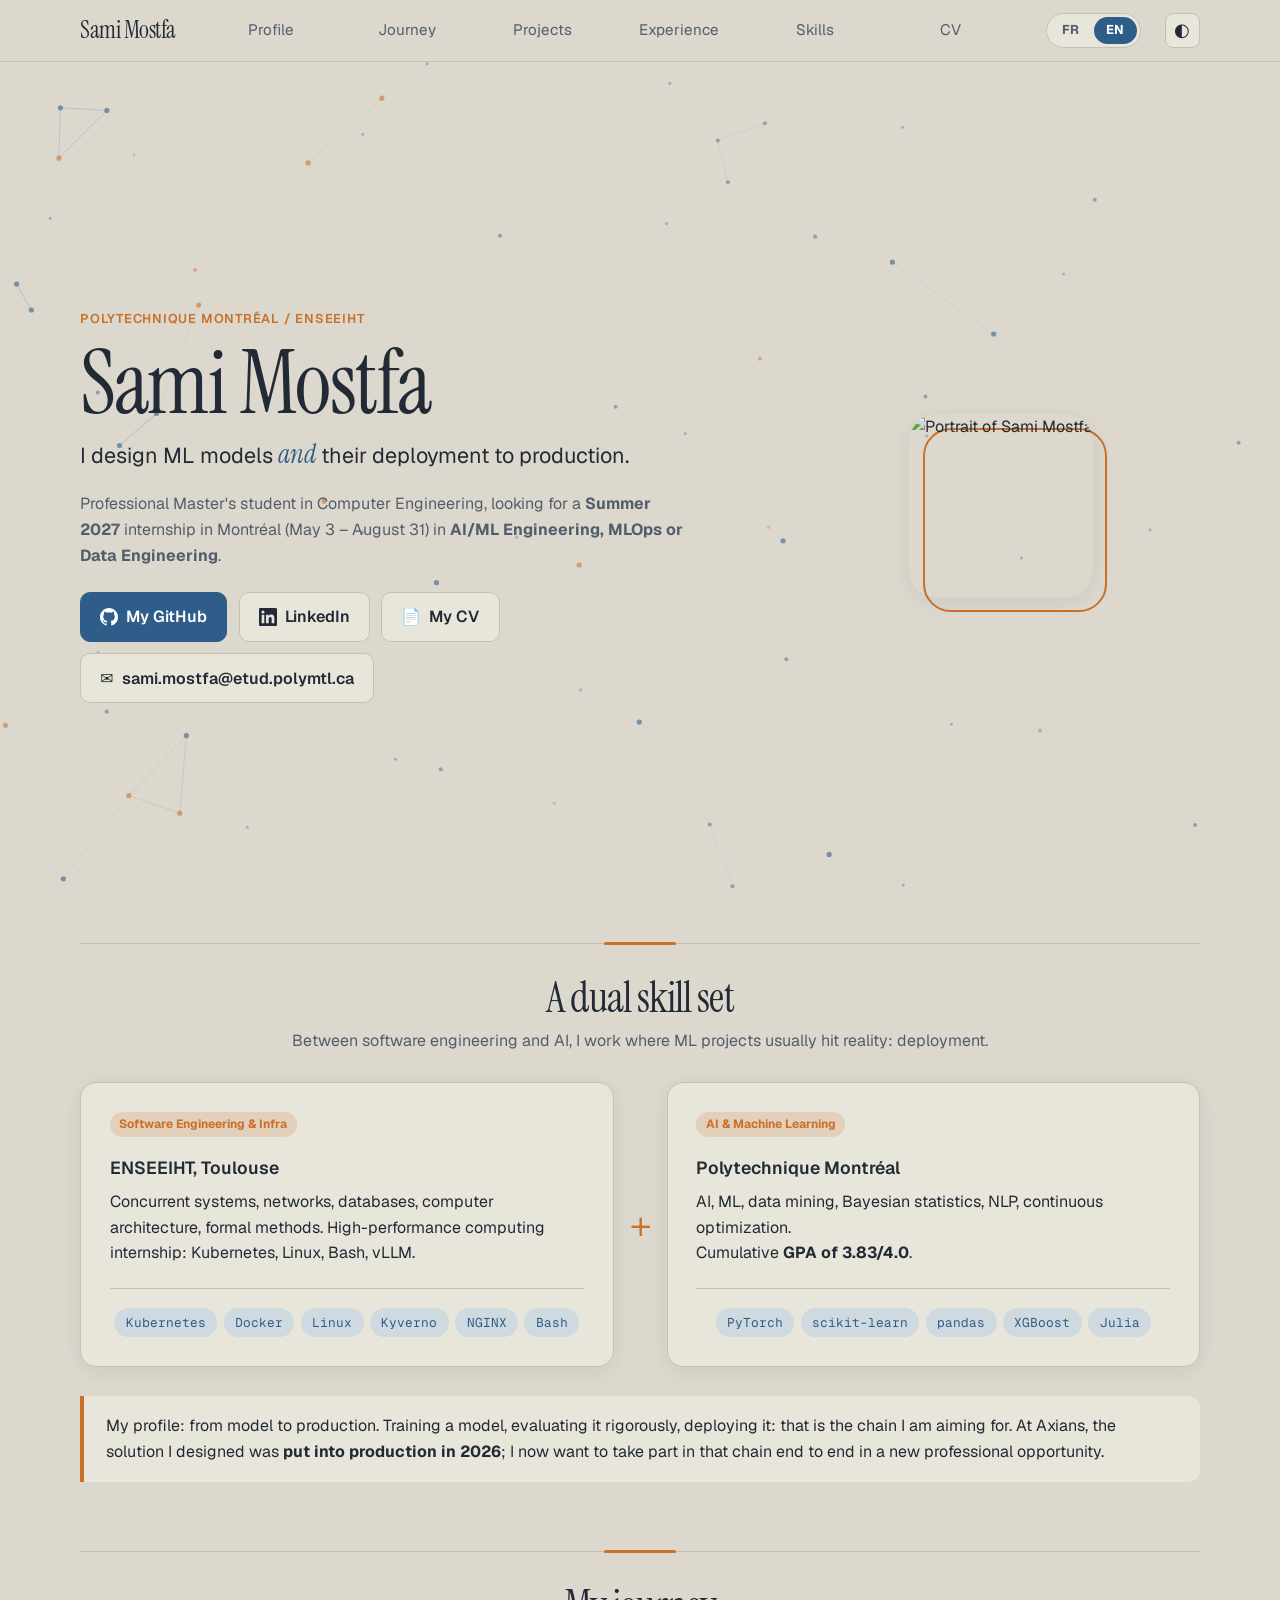
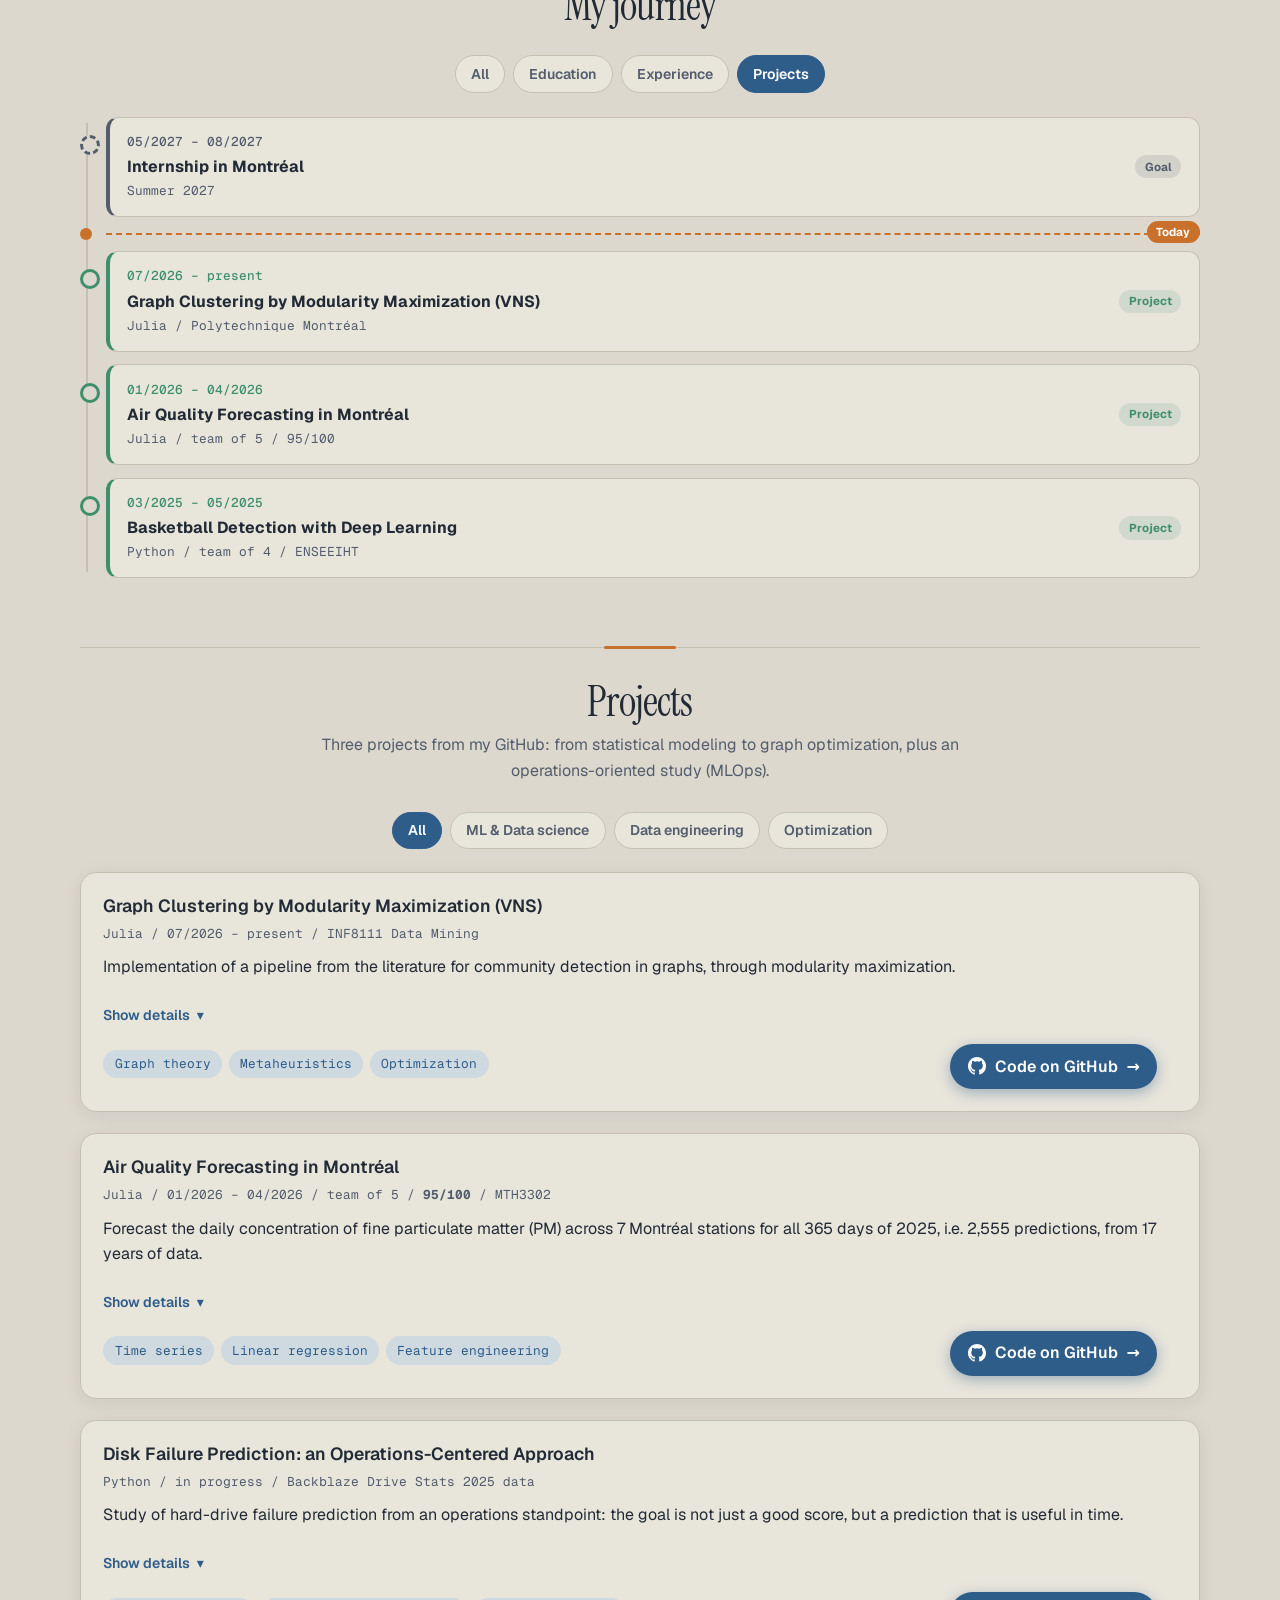
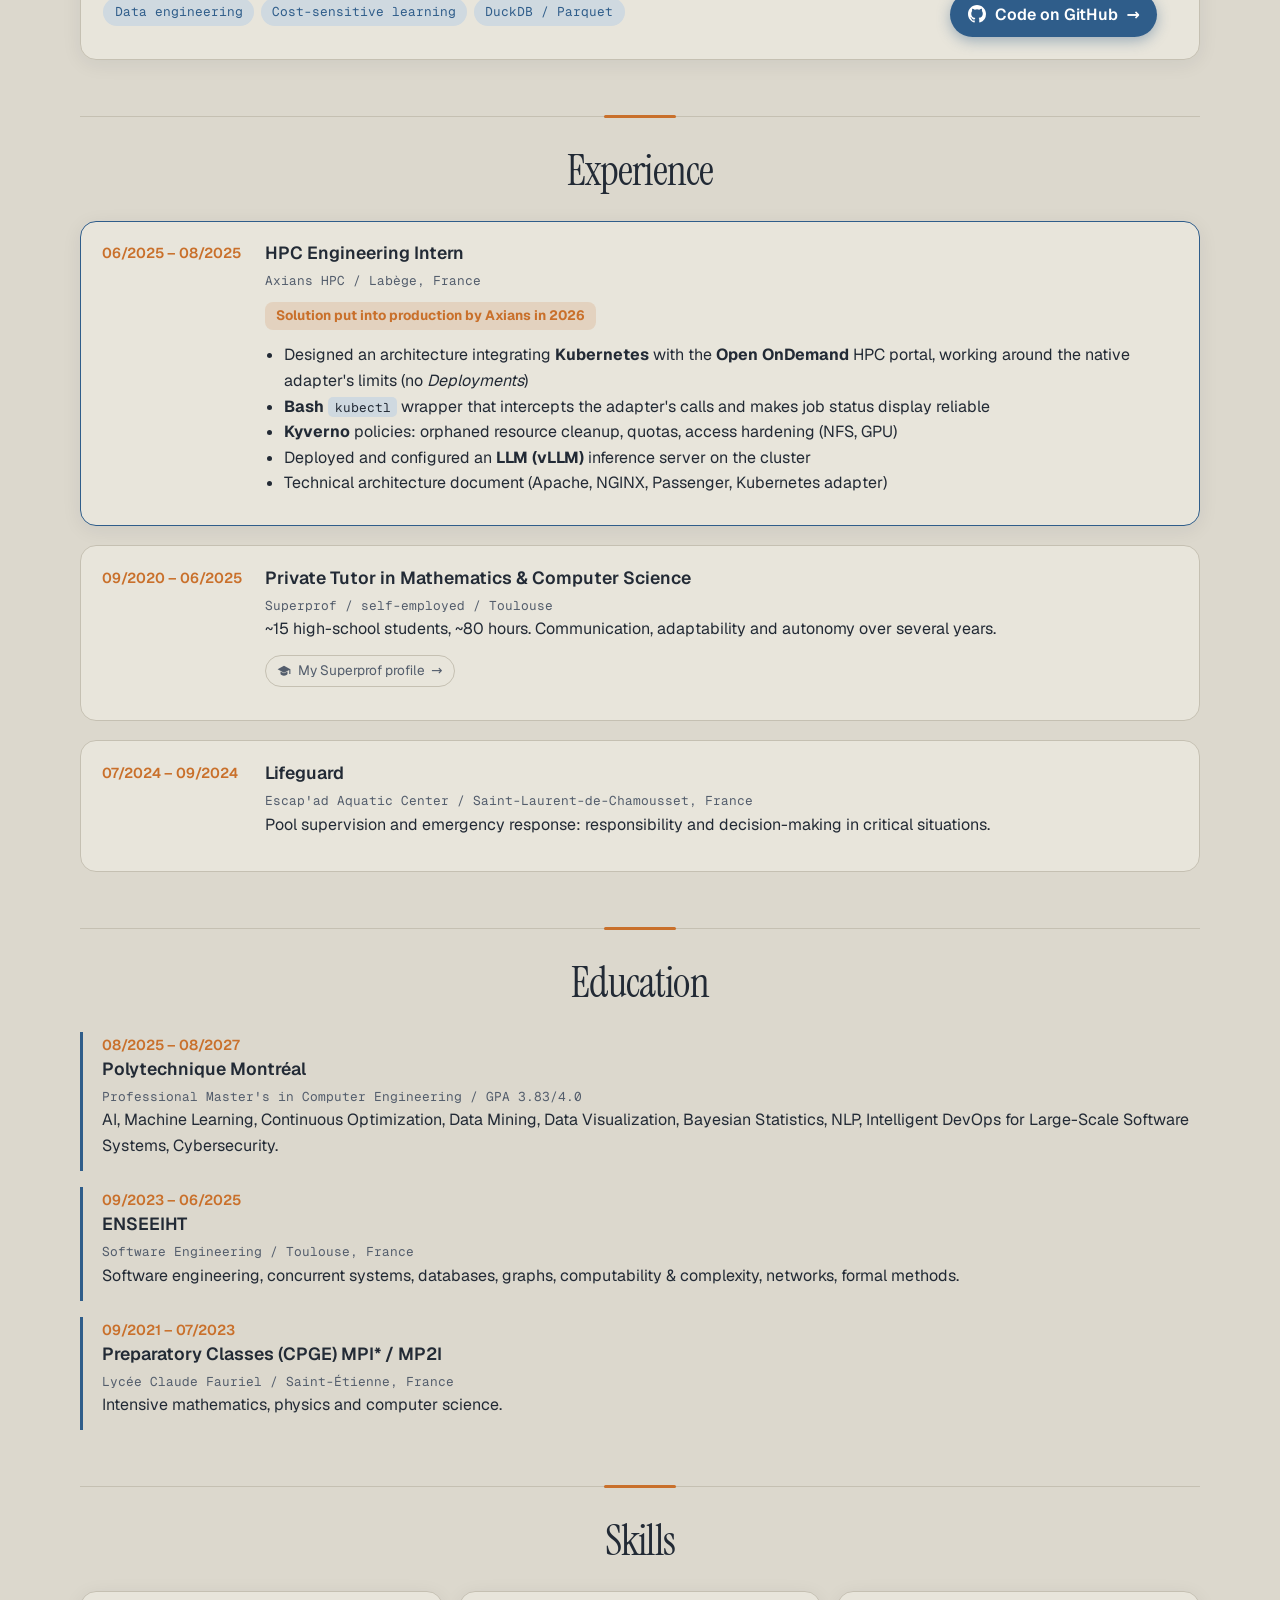
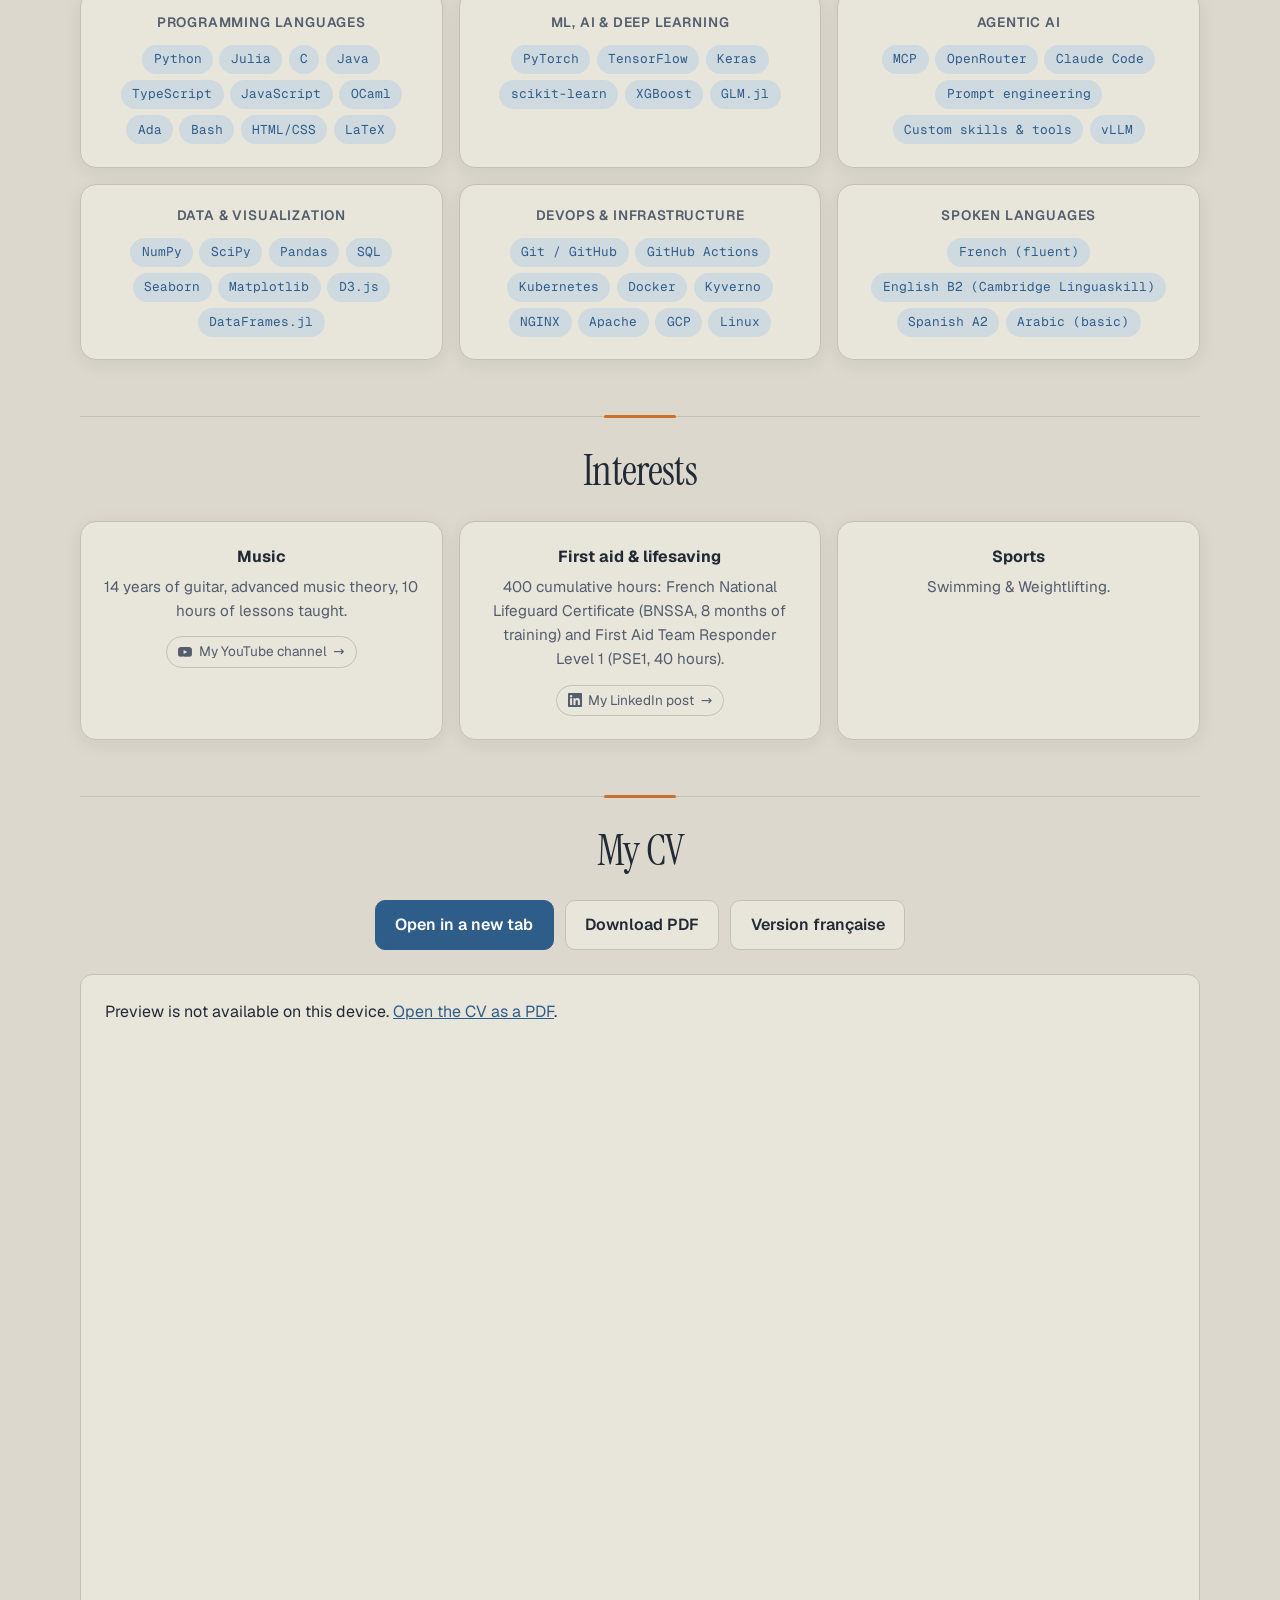
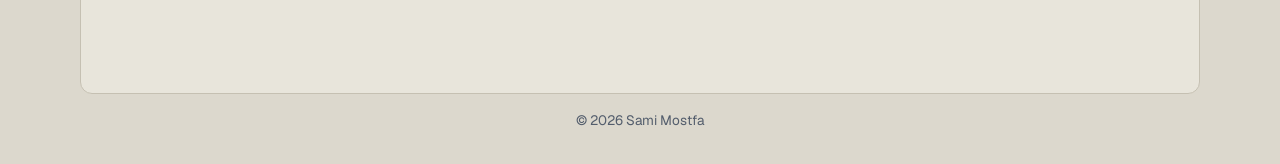
==== en/index.html @ 5856fc85 "Upgrade Transition" ====
<!doctype html>
<html lang="en">
<head>
  <meta charset="utf-8">
  <meta name="viewport" content="width=device-width, initial-scale=1">
  <meta name="color-scheme" content="light dark">
  <meta name="theme-color" content="#dcd8cd">
  <script>try{var t=sessionStorage.getItem('theme');document.documentElement.dataset.theme=t||(matchMedia('(prefers-color-scheme: dark)').matches?'dark':'light')}catch(e){}</script>
  <title>Sami Mostfa — ML & MLOps Engineer</title>
  <meta name="description" content="Portfolio of Sami Mostfa, Professional Master's student at Polytechnique Montréal with a dual background in AI/ML and infrastructure. Seeking a Summer 2027 internship in Montréal.">
  <link rel="icon" href="../assets/sami_mostfa.jpg">
  <link rel="alternate" hreflang="fr" href="../">
  <link rel="alternate" hreflang="en" href="./">
  <link rel="preload" href="../assets/fonts/Geist-latin.woff2" as="font" type="font/woff2" crossorigin>
  <link rel="preload" href="../assets/fonts/InstrumentSerif-latin.woff2" as="font" type="font/woff2" crossorigin>
  <link rel="preload" href="../assets/fonts/InstrumentSerif-Italic-latin.woff2" as="font" type="font/woff2" crossorigin>
  <link rel="preload" href="../assets/fonts/GeistMono-latin.woff2" as="font" type="font/woff2" crossorigin>
  <link rel="stylesheet" href="../style.css?v=46">
</head>
<body>

<header class="nav">
  <a class="brand" href="#home">Sami Mostfa</a>
  <nav>
    <a href="#profile">Profile</a>
    <a href="#journey">Journey</a>
    <a href="#projects">Projects</a>
    <a href="#experience">Experience</a>
    <a href="#skills">Skills</a>
    <a href="#cv">CV</a>
  </nav>
  <div class="lang-switch" role="group" aria-label="Language">
    <a href="../" hreflang="fr" lang="fr" title="Voir en français">FR</a>
    <span class="active" aria-current="true" lang="en">EN</span>
  </div>
  <button id="theme" aria-label="Toggle theme">◐</button>
</header>

<main>
  <!-- HOME -->
  <section id="home" class="hero">
    <div class="hero-text">
      <p class="eyebrow">Polytechnique Montréal / ENSEEIHT</p>
      <h1>Sami Mostfa</h1>
      <p class="tagline">I design ML models <em>and</em> their deployment to production.</p>
      <p class="lead">Professional Master's student in Computer Engineering, looking for a <strong>Summer 2027</strong> internship in Montréal (May 3 – August 31) in <strong>AI/ML Engineering, MLOps or Data Engineering</strong>.</p>
      <div class="cta">
        <a class="btn primary btn-icon" href="https://github.com/tarteeg" target="_blank" rel="noopener"><svg viewBox="0 0 16 16" width="18" height="18" aria-hidden="true" fill="currentColor"><path d="M8 0C3.58 0 0 3.58 0 8c0 3.54 2.29 6.53 5.47 7.59.4.07.55-.17.55-.38 0-.19-.01-.82-.01-1.49-2.01.37-2.53-.49-2.69-.94-.09-.23-.48-.94-.82-1.13-.28-.15-.68-.52-.01-.53.63-.01 1.08.58 1.23.82.72 1.21 1.87.87 2.33.66.07-.52.28-.87.51-1.07-1.78-.2-3.64-.89-3.64-3.95 0-.87.31-1.59.82-2.15-.08-.2-.36-1.02.08-2.12 0 0 .67-.21 2.2.82a7.6 7.6 0 0 1 4 0c1.53-1.04 2.2-.82 2.2-.82.44 1.1.16 1.92.08 2.12.51.56.82 1.27.82 2.15 0 3.07-1.87 3.75-3.65 3.95.29.25.54.73.54 1.48 0 1.07-.01 1.93-.01 2.2 0 .21.15.46.55.38A8.01 8.01 0 0 0 16 8c0-4.42-3.58-8-8-8z"/></svg>My GitHub</a>
        <a class="btn btn-icon" href="https://www.linkedin.com/in/sami-mostfa/en/" target="_blank" rel="noopener"><svg viewBox="0 0 24 24" width="18" height="18" aria-hidden="true" fill="currentColor"><path d="M20.45 20.45h-3.56v-5.57c0-1.33-.02-3.04-1.85-3.04-1.85 0-2.14 1.45-2.14 2.94v5.67H9.35V9h3.41v1.56h.05c.48-.9 1.64-1.85 3.37-1.85 3.6 0 4.27 2.37 4.27 5.46v6.28zM5.34 7.43a2.06 2.06 0 1 1 0-4.13 2.06 2.06 0 0 1 0 4.13zM7.12 20.45H3.56V9h3.56v11.45zM22.22 0H1.77C.79 0 0 .77 0 1.73v20.54C0 23.23.79 24 1.77 24h20.45c.98 0 1.78-.77 1.78-1.73V1.73C24 .77 23.2 0 22.22 0z"/></svg>LinkedIn</a>
        <a class="btn btn-icon" href="#cv"><span aria-hidden="true">📄</span>My CV</a>
        <button type="button" class="btn btn-icon copy-mail" data-email="sami.mostfa@etud.polymtl.ca" data-hint="Click to copy" data-copied="Address copied!" data-tip="Click to copy"><span aria-hidden="true">✉️</span>sami.mostfa@etud.polymtl.ca</button>
      </div>
    </div>
    <figure class="hero-photo">
      <img src="../assets/sami_mostfa.jpg" alt="Portrait of Sami Mostfa" width="400" height="400">
    </figure>
  </section>

  <!-- PROFILE / DUAL SKILL SET -->
  <section id="profile">
    <h2>A dual skill set</h2>
    <p class="section-intro">Between software engineering and AI, I work where ML projects usually hit reality: deployment.</p>
    <div class="duo">
      <article class="card">
        <span class="badge">Software Engineering & Infra</span>
        <h3>ENSEEIHT, Toulouse</h3>
        <p>Concurrent systems, networks, databases, computer architecture, formal methods. High-performance computing internship: Kubernetes, Linux, Bash, vLLM.</p>
        <ul class="chips"><li>Kubernetes</li><li>Docker</li><li>Linux</li><li>Kyverno</li><li>NGINX</li><li>Bash</li></ul>
      </article>
      <div class="plus" aria-hidden="true">+</div>
      <article class="card">
        <span class="badge">AI & Machine Learning</span>
        <h3>Polytechnique Montréal</h3>
        <p>AI, ML, data mining, Bayesian statistics, NLP, continuous optimization.<br>Cumulative <strong>GPA of 3.83/4.0</strong>.</p>
        <ul class="chips"><li>PyTorch</li><li>scikit-learn</li><li>pandas</li><li>XGBoost</li><li>Julia</li></ul>
      </article>
    </div>
    <p class="synthesis">My profile: from model to production. Training a model, evaluating it rigorously, deploying it: that is the chain I am aiming for. At Axians, the solution I designed was <strong>put into production in 2026</strong>; I now want to take part in that chain end to end in a new professional opportunity.</p>
  </section>

  <!-- JOURNEY -->
  <section id="journey">
    <h2>My journey</h2>
    <div class="filters" role="group" aria-label="Filter the journey">
      <button type="button" class="tl-filter active" data-tl="all" aria-pressed="true">All</button>
      <button type="button" class="tl-filter" data-tl="formation" aria-pressed="false">Education</button>
      <button type="button" class="tl-filter" data-tl="experience" aria-pressed="false">Experience</button>
      <button type="button" class="tl-filter" data-tl="projet" aria-pressed="false">Projects</button>
    </div>
    <ol class="tl">
      <li class="tl-item" data-type="objectif">
        <button class="tl-card" type="button" aria-expanded="false" aria-controls="tl0">
          <span class="tl-when">05/2027 – 08/2027</span>
          <span class="tl-title">Internship in Montréal</span>
          <span class="tl-sub">Summer 2027</span>
          <span class="tl-type">Goal</span>
        </button>
        <div class="tl-detail" id="tl0"><div><p>AI/ML Engineering, MLOps or Data Engineering: leading a project end to end, from design to production.</p></div></div>
      </li>
<li class="tl-today" aria-hidden="true"><span>Today</span></li>
<li class="tl-item" data-type="projet">
        <button class="tl-card" type="button" aria-expanded="false" aria-controls="tl1">
          <span class="tl-when">07/2026 – present</span>
          <span class="tl-title">Graph Clustering by Modularity Maximization (VNS)</span>
          <span class="tl-sub">Julia / Polytechnique Montréal</span>
          <span class="tl-type">Project</span>
        </button>
        <div class="tl-detail" id="tl1"><div><p>LPA → LPAm → LPAm+ → VNS on 9 DIMACS graphs (up to 31,000+ vertices), 40 runs per method and a review of 5 papers.</p></div></div>
      </li>
<li class="tl-item" data-type="projet">
        <button class="tl-card" type="button" aria-expanded="false" aria-controls="tl2">
          <span class="tl-when">01/2026 – 04/2026</span>
          <span class="tl-title">Air Quality Forecasting in Montréal</span>
          <span class="tl-sub">Julia / team of 5 / 95/100</span>
          <span class="tl-type">Project</span>
        </button>
        <div class="tl-detail" id="tl2"><div><p>Fine particulate forecasting across 7 stations from 17 years of data: 20+ features, temporal validation, Kaggle RMSE of 18.25.</p></div></div>
      </li>
<li class="tl-item" data-type="formation">
        <button class="tl-card" type="button" aria-expanded="false" aria-controls="tl3">
          <span class="tl-when">08/2025 – 08/2027</span>
          <span class="tl-title">Polytechnique Montréal</span>
          <span class="tl-sub">Professional Master's in Computer Engineering</span>
          <span class="tl-type">Education</span>
        </button>
        <div class="tl-detail" id="tl3"><div><p>Cumulative GPA of 3.83/4.0. AI, ML, data mining, Bayesian statistics, NLP, intelligent DevOps, cybersecurity.</p></div></div>
      </li>
<li class="tl-item" data-type="experience">
        <button class="tl-card" type="button" aria-expanded="false" aria-controls="tl4">
          <span class="tl-when">06/2025 – 08/2025</span>
          <span class="tl-title">HPC Engineering Intern</span>
          <span class="tl-sub">Axians HPC / Labège, France</span>
          <span class="tl-type">Experience</span>
        </button>
        <div class="tl-detail" id="tl4"><div><p>Kubernetes integration with Open OnDemand (in production since 2026), Bash kubectl wrapper, Kyverno policies, vLLM LLM inference server.</p></div></div>
      </li>
<li class="tl-item" data-type="projet">
        <button class="tl-card" type="button" aria-expanded="false" aria-controls="tl5">
          <span class="tl-when">03/2025 – 05/2025</span>
          <span class="tl-title">Basketball Detection with Deep Learning</span>
          <span class="tl-sub">Python / team of 4 / ENSEEIHT</span>
          <span class="tl-type">Project</span>
        </button>
        <div class="tl-detail" id="tl5"><div><p>Multi-output CNN (classification + bounding-box regression), IoU and F1 implemented from scratch in TensorFlow.</p></div></div>
      </li>
<li class="tl-item" data-type="experience">
        <button class="tl-card" type="button" aria-expanded="false" aria-controls="tl6">
          <span class="tl-when">07/2024 – 09/2024</span>
          <span class="tl-title">Lifeguard</span>
          <span class="tl-sub">Escap'ad / Saint-Laurent-de-Chamousset</span>
          <span class="tl-type">Experience</span>
        </button>
        <div class="tl-detail" id="tl6"><div><p>Pool supervision and emergency response: responsibility and decision-making in critical situations.</p></div></div>
      </li>
<li class="tl-item" data-type="formation">
        <button class="tl-card" type="button" aria-expanded="false" aria-controls="tl7">
          <span class="tl-when">09/2023 – 06/2025</span>
          <span class="tl-title">ENSEEIHT</span>
          <span class="tl-sub">Software Engineering / Toulouse</span>
          <span class="tl-type">Education</span>
        </button>
        <div class="tl-detail" id="tl7"><div><p>Software engineering, concurrent systems, databases, graph theory, computability, networks, formal methods.</p></div></div>
      </li>
<li class="tl-item" data-type="formation">
        <button class="tl-card" type="button" aria-expanded="false" aria-controls="tl8">
          <span class="tl-when">09/2021 – 07/2023</span>
          <span class="tl-title">Preparatory Classes (CPGE) MPI* / MP2I</span>
          <span class="tl-sub">Lycée Claude Fauriel / Saint-Étienne</span>
          <span class="tl-type">Education</span>
        </button>
        <div class="tl-detail" id="tl8"><div><p>Intensive mathematics, physics and computer science.</p></div></div>
      </li>
<li class="tl-item" data-type="experience">
        <button class="tl-card" type="button" aria-expanded="false" aria-controls="tl9">
          <span class="tl-when">09/2020 – 06/2025</span>
          <span class="tl-title">Private Tutor</span>
          <span class="tl-sub">Superprof / self-employed</span>
          <span class="tl-type">Experience</span>
        </button>
        <div class="tl-detail" id="tl9"><div><p>Mathematics and computer science: about 15 high-school students, 80 hours, alongside studies.</p></div></div>
      </li>
    </ol>
  </section>

  <!-- PROJECTS -->
  <section id="projects">
    <h2>Projects</h2>
    <p class="section-intro">Three projects from my GitHub: from statistical modeling to graph optimization, plus an operations-oriented study (MLOps).</p>
    <div class="filters" role="group" aria-label="Filter projects">
      <button type="button" class="filter active" data-filter="all" aria-pressed="true">All</button>
      <button type="button" class="filter" data-filter="ml" aria-pressed="false">ML & Data science</button>
      <button type="button" class="filter" data-filter="data" aria-pressed="false">Data engineering</button>
      <button type="button" class="filter" data-filter="optim" aria-pressed="false">Optimization</button>
    </div>
    <div class="projects">

      <article class="project" data-tags="optim">
        <header>
          <h3>Graph Clustering by Modularity Maximization (VNS)</h3>
          <p class="meta">Julia / 07/2026 – present / INF8111 Data Mining</p>
        </header>
        <p>Implementation of a pipeline from the literature for community detection in graphs, through modularity maximization.</p>
        <div class="details" id="d1"><div class="details-inner">
        <ul>
          <li><strong>LPA → LPAm → LPAm+ → VNS/VNDS</strong>: each step escapes the local optima of the previous one</li>
          <li><strong>9 benchmark graphs</strong>, from 34 to over 31,000 vertices, <strong>40 runs</strong> per method and graph (seeds 1 to 40)</li>
          <li>Comparison with the literature, review of <strong>5 scientific papers</strong></li>
          <li>Julia chosen for near-compiled speed with Python-like readability</li>
        </ul>
        </div></div>
        <button class="toggle" type="button" aria-expanded="false" aria-controls="d1" data-more="Show details" data-less="Hide details">Show details</button>
        <div class="project-foot">
          <ul class="chips"><li>Graph theory</li><li>Metaheuristics</li><li>Optimization</li></ul>
          <p class="links"><a class="gh-btn" href="https://github.com/tarteeg/vns-modularity-clustering" target="_blank" rel="noopener"><svg viewBox="0 0 16 16" width="18" height="18" aria-hidden="true" fill="currentColor"><path d="M8 0C3.58 0 0 3.58 0 8c0 3.54 2.29 6.53 5.47 7.59.4.07.55-.17.55-.38 0-.19-.01-.82-.01-1.49-2.01.37-2.53-.49-2.69-.94-.09-.23-.48-.94-.82-1.13-.28-.15-.68-.52-.01-.53.63-.01 1.08.58 1.23.82.72 1.21 1.87.87 2.33.66.07-.52.28-.87.51-1.07-1.78-.2-3.64-.89-3.64-3.95 0-.87.31-1.59.82-2.15-.08-.2-.36-1.02.08-2.12 0 0 .67-.21 2.2.82a7.6 7.6 0 0 1 4 0c1.53-1.04 2.2-.82 2.2-.82.44 1.1.16 1.92.08 2.12.51.56.82 1.27.82 2.15 0 3.07-1.87 3.75-3.65 3.95.29.25.54.73.54 1.48 0 1.07-.01 1.93-.01 2.2 0 .21.15.46.55.38A8.01 8.01 0 0 0 16 8c0-4.42-3.58-8-8-8z"/></svg><span>Code on GitHub</span><span class="gh-arrow" aria-hidden="true">→</span></a></p>
        </div>
      </article>

      <article class="project" data-tags="ml">
        <header>
          <h3>Air Quality Forecasting in Montréal</h3>
          <p class="meta">Julia / 01/2026 – 04/2026 / team of 5 / <strong>95/100</strong> / MTH3302</p>
        </header>
        <p>Forecast the daily concentration of fine particulate matter (PM) across 7 Montréal stations for all 365 days of 2025, i.e. 2,555 predictions, from 17 years of data.</p>
        <div class="details" id="d0"><div class="details-inner">
        <ul>
          <li>Air + weather data join, exploratory analysis, <strong>20+ engineered features</strong> (rolling means, sine/cosine seasonality, temperature × month interactions)</li>
          <li>Missing values handled per variable; <strong>temporal split</strong> validation, never random</li>
          <li>4 variants compared; selected model: linear regression (GLM.jl, 23 variables) with no feature built from past PM, to avoid error propagation</li>
          <li><strong>RMSE of 18.25</strong> on Kaggle; limitations documented: underestimation of wildfire smoke episodes</li>
        </ul>
        </div></div>
        <button class="toggle" type="button" aria-expanded="false" aria-controls="d0" data-more="Show details" data-less="Hide details">Show details</button>
        <div class="project-foot">
          <ul class="chips"><li>Time series</li><li>Linear regression</li><li>Feature engineering</li></ul>
          <p class="links"><a class="gh-btn" href="https://github.com/tarteeg/prediction-qualite-air-montreal" target="_blank" rel="noopener"><svg viewBox="0 0 16 16" width="18" height="18" aria-hidden="true" fill="currentColor"><path d="M8 0C3.58 0 0 3.58 0 8c0 3.54 2.29 6.53 5.47 7.59.4.07.55-.17.55-.38 0-.19-.01-.82-.01-1.49-2.01.37-2.53-.49-2.69-.94-.09-.23-.48-.94-.82-1.13-.28-.15-.68-.52-.01-.53.63-.01 1.08.58 1.23.82.72 1.21 1.87.87 2.33.66.07-.52.28-.87.51-1.07-1.78-.2-3.64-.89-3.64-3.95 0-.87.31-1.59.82-2.15-.08-.2-.36-1.02.08-2.12 0 0 .67-.21 2.2.82a7.6 7.6 0 0 1 4 0c1.53-1.04 2.2-.82 2.2-.82.44 1.1.16 1.92.08 2.12.51.56.82 1.27.82 2.15 0 3.07-1.87 3.75-3.65 3.95.29.25.54.73.54 1.48 0 1.07-.01 1.93-.01 2.2 0 .21.15.46.55.38A8.01 8.01 0 0 0 16 8c0-4.42-3.58-8-8-8z"/></svg><span>Code on GitHub</span><span class="gh-arrow" aria-hidden="true">→</span></a></p>
        </div>
      </article>

      <article class="project" data-tags="data ml">
        <header>
          <h3>Disk Failure Prediction: an Operations-Centered Approach</h3>
          <p class="meta">Python / in progress / Backblaze Drive Stats 2025 data</p>
        </header>
        <p>Study of hard-drive failure prediction from an operations standpoint: the goal is not just a good score, but a prediction that is useful in time.</p>
        <div class="details" id="d2"><div class="details-inner">
        <ul>
          <li>Centralized, reproducible configuration: prediction horizons, <strong>minimum warning times</strong>, critical SMART attributes, <strong>cost ratios</strong></li>
          <li>Schema audit of daily CSV files, conversion to compressed <strong>Parquet</strong>, queries with <strong>DuckDB</strong></li>
          <li>Literature review: 5 papers on failure prediction and cost-sensitive learning</li>
          <li>Current phase: Q1 2025 exploration to frame the problem statement; extension to the full year planned</li>
        </ul>
        </div></div>
        <button class="toggle" type="button" aria-expanded="false" aria-controls="d2" data-more="Show details" data-less="Hide details">Show details</button>
        <div class="project-foot">
          <ul class="chips"><li>Data engineering</li><li>Cost-sensitive learning</li><li>DuckDB / Parquet</li></ul>
          <p class="links"><a class="gh-btn" href="https://github.com/tarteeg/disk-failure-analysis" target="_blank" rel="noopener"><svg viewBox="0 0 16 16" width="18" height="18" aria-hidden="true" fill="currentColor"><path d="M8 0C3.58 0 0 3.58 0 8c0 3.54 2.29 6.53 5.47 7.59.4.07.55-.17.55-.38 0-.19-.01-.82-.01-1.49-2.01.37-2.53-.49-2.69-.94-.09-.23-.48-.94-.82-1.13-.28-.15-.68-.52-.01-.53.63-.01 1.08.58 1.23.82.72 1.21 1.87.87 2.33.66.07-.52.28-.87.51-1.07-1.78-.2-3.64-.89-3.64-3.95 0-.87.31-1.59.82-2.15-.08-.2-.36-1.02.08-2.12 0 0 .67-.21 2.2.82a7.6 7.6 0 0 1 4 0c1.53-1.04 2.2-.82 2.2-.82.44 1.1.16 1.92.08 2.12.51.56.82 1.27.82 2.15 0 3.07-1.87 3.75-3.65 3.95.29.25.54.73.54 1.48 0 1.07-.01 1.93-.01 2.2 0 .21.15.46.55.38A8.01 8.01 0 0 0 16 8c0-4.42-3.58-8-8-8z"/></svg><span>Code on GitHub</span><span class="gh-arrow" aria-hidden="true">→</span></a></p>
        </div>
      </article>

    </div>
  </section>

  <!-- EXPERIENCE -->
  <section id="experience">
    <h2>Experience</h2>
    <div class="timeline">

      <article class="job featured">
        <div class="when">06/2025 – 08/2025</div>
        <div>
          <h3>HPC Engineering Intern</h3>
          <p class="meta">Axians HPC / Labège, France</p>
          <p class="highlight">Solution put into production by Axians in 2026</p>
          <ul>
            <li>Designed an architecture integrating <strong>Kubernetes</strong> with the <strong>Open OnDemand</strong> HPC portal, working around the native adapter's limits (no <em>Deployments</em>)</li>
            <li><strong>Bash</strong> <code>kubectl</code> wrapper that intercepts the adapter's calls and makes job status display reliable</li>
            <li><strong>Kyverno</strong> policies: orphaned resource cleanup, quotas, access hardening (NFS, GPU)</li>
            <li>Deployed and configured an <strong>LLM (vLLM)</strong> inference server on the cluster</li>
            <li>Technical architecture document (Apache, NGINX, Passenger, Kubernetes adapter)</li>
          </ul>
        </div>
      </article>

      <article class="job">
        <div class="when">09/2020 – 06/2025</div>
        <div>
          <h3>Private Tutor in Mathematics & Computer Science</h3>
          <p class="meta">Superprof / self-employed / Toulouse</p>
          <p>~15 high-school students, ~80 hours. Communication, adaptability and autonomy over several years.</p>
          <p class="links"><a class="gh-btn sp-btn" href="https://www.superprof.fr/etudiant-ecole-ingenieur-enseeiht-propose-cours-remise-niveau-maths-college-lycee-80h.html" target="_blank" rel="noopener"><svg viewBox="0 0 24 24" width="18" height="18" aria-hidden="true" fill="currentColor"><path d="M12 3 1 9l11 6 9-4.9V17h2V9L12 3zm-6 9.7v4c0 1.7 2.7 3.3 6 3.3s6-1.6 6-3.3v-4l-6 3.3-6-3.3z"/></svg><span>My Superprof profile</span><span class="gh-arrow" aria-hidden="true">→</span></a></p>
        </div>
      </article>

      <article class="job">
        <div class="when">07/2024 – 09/2024</div>
        <div>
          <h3>Lifeguard</h3>
          <p class="meta">Escap'ad Aquatic Center / Saint-Laurent-de-Chamousset, France</p>
          <p>Pool supervision and emergency response: responsibility and decision-making in critical situations.</p>
        </div>
      </article>

    </div>
  </section>

  <!-- EDUCATION -->
  <section id="education">
    <h2>Education</h2>
    <div class="edu">
      <article>
        <span class="when">08/2025 – 08/2027</span>
        <h3>Polytechnique Montréal</h3>
        <p class="meta">Professional Master's in Computer Engineering / GPA 3.83/4.0</p>
        <p>AI, Machine Learning, Continuous Optimization, Data Mining, Data Visualization, Bayesian Statistics, NLP, Intelligent DevOps for Large-Scale Software Systems, Cybersecurity.</p>
      </article>
      <article>
        <span class="when">09/2023 – 06/2025</span>
        <h3>ENSEEIHT</h3>
        <p class="meta">Software Engineering / Toulouse, France</p>
        <p>Software engineering, concurrent systems, databases, graphs, computability & complexity, networks, formal methods.</p>
      </article>
      <article>
        <span class="when">09/2021 – 07/2023</span>
        <h3>Preparatory Classes (CPGE) MPI* / MP2I</h3>
        <p class="meta">Lycée Claude Fauriel / Saint-Étienne, France</p>
        <p>Intensive mathematics, physics and computer science.</p>
      </article>
    </div>
  </section>

  <!-- SKILLS -->
  <section id="skills">
    <h2>Skills</h2>
    <div class="skills">
      <div><h3>Programming languages</h3><ul class="chips"><li>Python</li><li>Julia</li><li>C</li><li>Java</li><li>TypeScript</li><li>JavaScript</li><li>OCaml</li><li>Ada</li><li>Bash</li><li>HTML/CSS</li><li>LaTeX</li></ul></div>
      <div><h3>ML, AI & Deep Learning</h3><ul class="chips"><li>PyTorch</li><li>TensorFlow</li><li>Keras</li><li>scikit-learn</li><li>XGBoost</li><li>GLM.jl</li></ul></div>
      <div><h3>Agentic AI</h3><ul class="chips"><li>MCP</li><li>OpenRouter</li><li>Claude Code</li><li>Prompt engineering</li><li>Custom skills & tools</li><li>vLLM</li></ul></div>
      <div><h3>Data & visualization</h3><ul class="chips"><li>NumPy</li><li>SciPy</li><li>Pandas</li><li>SQL</li><li>Seaborn</li><li>Matplotlib</li><li>D3.js</li><li>DataFrames.jl</li></ul></div>
      <div><h3>DevOps & infrastructure</h3><ul class="chips"><li>Git / GitHub</li><li>GitHub Actions</li><li>Kubernetes</li><li>Docker</li><li>Kyverno</li><li>NGINX</li><li>Apache</li><li>GCP</li><li>Linux</li></ul></div>
      <div><h3>Spoken languages</h3><ul class="chips"><li>French (fluent)</li><li>English B2 (Cambridge Linguaskill)</li><li>Spanish A2</li><li>Arabic (basic)</li></ul></div>
    </div>
  </section>

  <!-- BEYOND CODE -->
  <section id="interests">
    <h2>Interests</h2>
    <div class="interests">
      <div><strong>Music</strong><p>14 years of guitar, advanced music theory, 10 hours of lessons taught.</p><p class="links"><a class="gh-btn yt-btn" href="https://youtube.com/@sami.musiic" target="_blank" rel="noopener"><svg viewBox="0 0 24 24" width="18" height="18" aria-hidden="true" fill="currentColor"><path d="M23.5 6.2a3 3 0 0 0-2.1-2.1C19.5 3.6 12 3.6 12 3.6s-7.5 0-9.4.5A3 3 0 0 0 .5 6.2C0 8.1 0 12 0 12s0 3.9.5 5.8a3 3 0 0 0 2.1 2.1c1.9.5 9.4.5 9.4.5s7.5 0 9.4-.5a3 3 0 0 0 2.1-2.1c.5-1.9.5-5.8.5-5.8s0-3.9-.5-5.8zM9.6 15.6V8.4l6.2 3.6-6.2 3.6z"/></svg><span>My YouTube channel</span><span class="gh-arrow" aria-hidden="true">→</span></a></p></div>
      <div><strong>First aid & lifesaving</strong><p>400 cumulative hours: French National Lifeguard Certificate (BNSSA, 8 months of training) and First Aid Team Responder Level 1 (PSE1, 40 hours).</p><p class="links"><a class="gh-btn yt-btn" href="https://lnkd.in/p/gyZB-2-i" target="_blank" rel="noopener"><svg viewBox="0 0 24 24" width="18" height="18" aria-hidden="true" fill="currentColor"><path d="M20.45 20.45h-3.56v-5.57c0-1.33-.02-3.04-1.85-3.04-1.85 0-2.14 1.45-2.14 2.94v5.67H9.35V9h3.41v1.56h.05c.48-.9 1.64-1.85 3.37-1.85 3.6 0 4.27 2.37 4.27 5.46v6.28zM5.34 7.43a2.06 2.06 0 1 1 0-4.13 2.06 2.06 0 0 1 0 4.13zM7.12 20.45H3.56V9h3.56v11.45zM22.22 0H1.77C.79 0 0 .77 0 1.73v20.54C0 23.23.79 24 1.77 24h20.45c.98 0 1.78-.77 1.78-1.73V1.73C24 .77 23.2 0 22.22 0z"/></svg><span>My LinkedIn post</span><span class="gh-arrow" aria-hidden="true">→</span></a></p></div>
      <div><strong>Sports</strong><p>Swimming & Weightlifting.</p></div>
    </div>
  </section>

  <!-- CV -->
  <section id="cv">
    <h2>My CV</h2>
    <div class="cta">
      <a class="btn primary" href="../assets/cv_Sami_Mostfa_en.pdf?v=20261019" target="_blank" rel="noopener">Open in a new tab</a>
      <a class="btn" href="../assets/cv_Sami_Mostfa_en.pdf?v=20261019" download>Download PDF</a>
      <a class="btn" href="../assets/cv_Sami_Mostfa.pdf?v=20261019" target="_blank" rel="noopener">Version française</a>
    </div>
    <object class="cv-viewer" data="../assets/cv_Sami_Mostfa_en.pdf?v=20261019#view=FitH" type="application/pdf" aria-label="Sami Mostfa's CV">
      <p>Preview is not available on this device. <a href="../assets/cv_Sami_Mostfa_en.pdf?v=20261019" target="_blank" rel="noopener">Open the CV as a PDF</a>.</p>
    </object>
  </section>

</main>

<footer>© 2026 Sami Mostfa</footer>
<script src="../script.js?v=21"></script>
</body>
</html>
---- style.css ----
/* Polices hébergées localement (Geist, Geist Mono, Instrument Serif · licence OFL) */
@font-face { font-family: 'Geist'; font-style: normal; font-weight: 100 900; font-display: swap; src: url('assets/fonts/Geist-latin-ext.woff2') format('woff2'); unicode-range: U+0100-02BA, U+02BD-02C5, U+02C7-02CC, U+02CE-02D7, U+02DD-02FF, U+0304, U+0308, U+0329, U+1D00-1DBF, U+1E00-1E9F, U+1EF2-1EFF, U+2020, U+20A0-20AB, U+20AD-20C4, U+2113, U+2C60-2C7F, U+A720-A7FF; }
@font-face { font-family: 'Geist'; font-style: normal; font-weight: 100 900; font-display: swap; src: url('assets/fonts/Geist-latin.woff2') format('woff2'); unicode-range: U+0000-00FF, U+0131, U+0152-0153, U+02BB-02BC, U+02C6, U+02DA, U+02DC, U+0304, U+0308, U+0329, U+2000-206F, U+20AC, U+2122, U+2191, U+2193, U+2212, U+2215, U+FEFF, U+FFFD; }
@font-face { font-family: 'Geist Mono'; font-style: normal; font-weight: 100 900; font-display: swap; src: url('assets/fonts/GeistMono-latin-ext.woff2') format('woff2'); unicode-range: U+0100-02BA, U+02BD-02C5, U+02C7-02CC, U+02CE-02D7, U+02DD-02FF, U+0304, U+0308, U+0329, U+1D00-1DBF, U+1E00-1E9F, U+1EF2-1EFF, U+2020, U+20A0-20AB, U+20AD-20C4, U+2113, U+2C60-2C7F, U+A720-A7FF; }
@font-face { font-family: 'Geist Mono'; font-style: normal; font-weight: 100 900; font-display: swap; src: url('assets/fonts/GeistMono-latin.woff2') format('woff2'); unicode-range: U+0000-00FF, U+0131, U+0152-0153, U+02BB-02BC, U+02C6, U+02DA, U+02DC, U+0304, U+0308, U+0329, U+2000-206F, U+20AC, U+2122, U+2191, U+2193, U+2212, U+2215, U+FEFF, U+FFFD; }
@font-face { font-family: 'Instrument Serif'; font-style: italic; font-weight: 400; font-display: swap; src: url('assets/fonts/InstrumentSerif-Italic-latin-ext.woff2') format('woff2'); unicode-range: U+0100-02BA, U+02BD-02C5, U+02C7-02CC, U+02CE-02D7, U+02DD-02FF, U+0304, U+0308, U+0329, U+1D00-1DBF, U+1E00-1E9F, U+1EF2-1EFF, U+2020, U+20A0-20AB, U+20AD-20C4, U+2113, U+2C60-2C7F, U+A720-A7FF; }
@font-face { font-family: 'Instrument Serif'; font-style: italic; font-weight: 400; font-display: swap; src: url('assets/fonts/InstrumentSerif-Italic-latin.woff2') format('woff2'); unicode-range: U+0000-00FF, U+0131, U+0152-0153, U+02BB-02BC, U+02C6, U+02DA, U+02DC, U+0304, U+0308, U+0329, U+2000-206F, U+20AC, U+2122, U+2191, U+2193, U+2212, U+2215, U+FEFF, U+FFFD; }
@font-face { font-family: 'Instrument Serif'; font-style: normal; font-weight: 400; font-display: swap; src: url('assets/fonts/InstrumentSerif-latin-ext.woff2') format('woff2'); unicode-range: U+0100-02BA, U+02BD-02C5, U+02C7-02CC, U+02CE-02D7, U+02DD-02FF, U+0304, U+0308, U+0329, U+1D00-1DBF, U+1E00-1E9F, U+1EF2-1EFF, U+2020, U+20A0-20AB, U+20AD-20C4, U+2113, U+2C60-2C7F, U+A720-A7FF; }
@font-face { font-family: 'Instrument Serif'; font-style: normal; font-weight: 400; font-display: swap; src: url('assets/fonts/InstrumentSerif-latin.woff2') format('woff2'); unicode-range: U+0000-00FF, U+0131, U+0152-0153, U+02BB-02BC, U+02C6, U+02DA, U+02DC, U+0304, U+0308, U+0329, U+2000-206F, U+20AC, U+2122, U+2191, U+2193, U+2212, U+2215, U+FEFF, U+FFFD; }

/* Transition douce entre thèmes : on anime les variables de couleur sur :root (pas chaque élément),
   donc tout change en même temps et un clic répété repart de la couleur courante. */
@property --bg { syntax: '<color>'; inherits: true; initial-value: #dcd8cd; }
@property --surface { syntax: '<color>'; inherits: true; initial-value: #e8e5db; }
@property --text { syntax: '<color>'; inherits: true; initial-value: #222a35; }
@property --muted { syntax: '<color>'; inherits: true; initial-value: #535d6c; }
@property --border { syntax: '<color>'; inherits: true; initial-value: #c5c0b2; }
@property --accent { syntax: '<color>'; inherits: true; initial-value: #2f5d8a; }
@property --accent-2 { syntax: '<color>'; inherits: true; initial-value: #c9702b; }
@property --accent-soft { syntax: '<color>'; inherits: true; initial-value: #cfd9e0; }
:root { transition: --bg .8s ease, --surface .8s ease, --text .8s ease, --muted .8s ease, --border .8s ease, --accent .8s ease, --accent-2 .8s ease, --accent-soft .8s ease; }
@media (prefers-reduced-motion: reduce) { :root { transition: none; } }

:root {
  --maxw: 1160px;
  --font-display: "Instrument Serif", Georgia, "Times New Roman", serif;
  --font-body: "Geist", system-ui, -apple-system, "Segoe UI", Roboto, sans-serif;
  --font-mono: "Geist Mono", ui-monospace, "SF Mono", Menlo, Consolas, monospace;
  --bg: #dcd8cd;
  --surface: #e8e5db;
  --text: #222a35;
  --muted: #535d6c;
  --border: #c5c0b2;
  --accent: #2f5d8a;
  --accent-2: #c9702b;
  --accent-soft: #cfd9e0;
  --shadow: 0 4px 20px rgba(20, 30, 50, .07);
}
:root { color-scheme: light; }
:root[data-theme="dark"] {
  color-scheme: dark;
  --bg: #11161d;
  --surface: #1a212b;
  --text: #e7ebf1;
  --muted: #9aa5b5;
  --border: #2a3340;
  --accent: #7fb0e0;
  --accent-2: #e8975a;
  --accent-soft: #1f2d3d;
  --shadow: 0 4px 20px rgba(0, 0, 0, .35);
}

* { box-sizing: border-box; }
html { scroll-behavior: smooth; scroll-padding-top: 4.5rem; }
body {
  margin: 0;
  font: 16px/1.6 var(--font-body);
  background: var(--bg);
  color: var(--text);
}
a { color: var(--accent); }
h1, h2, h3 { line-height: 1.2; margin: 0 0 .5rem; }
h1, h2 { font-family: var(--font-display); font-weight: 400; letter-spacing: -.02em; line-height: 1.1; }
h3 { font-family: var(--font-body); font-weight: 600; }
h2 { font-size: clamp(2rem, 4vw, 2.6rem); margin-bottom: 1.6rem; }
h2:has(+ .section-intro) { margin-bottom: .4rem; }
h3 { font-size: 1.1rem; }
p { margin: 0 0 .8rem; }
ul { padding-left: 1.2rem; margin: .5rem 0; }

main, .nav, footer { max-width: var(--maxw); margin: 0 auto; padding-left: 1.25rem; padding-right: 1.25rem; }
section { padding: 2rem 0 1rem; }

/* Nav */
.nav {
  position: sticky; top: 0; z-index: 10;
  display: flex; align-items: center; gap: 1.5rem;
  max-width: none; padding: .8rem max(1.25rem, calc((100% - var(--maxw)) / 2 + 1.25rem));
  background: color-mix(in srgb, var(--bg) 88%, transparent);
  backdrop-filter: blur(10px);
  border-bottom: 1px solid var(--border);
}
.brand { font-family: var(--font-display); letter-spacing: -.02em; font-size: 1.5rem; line-height: 1; color: var(--text); text-decoration: none; }
.nav nav { display: flex; flex: 1; justify-content: space-evenly; gap: .3rem; }
.nav nav a { color: var(--muted); text-decoration: none; font-size: .95rem; }
.nav nav a:hover { color: var(--accent); }
#theme {
  border: 1px solid var(--border); background: var(--surface); color: var(--text);
  border-radius: 8px; width: 2.2rem; height: 2.2rem; cursor: pointer; font-size: 1.1rem;
}

/* Hero */
.hero {
  display: grid; grid-template-columns: 1.4fr 1fr; gap: 3rem; align-items: center;
  padding-top: 4rem; min-height: calc(100vh - 3.7rem); min-height: calc(100svh - 3.7rem);
}
.eyebrow { color: var(--accent-2); font-weight: 600; letter-spacing: .06em; text-transform: uppercase; font-size: .8rem; }
.hero h1 { font-size: clamp(3.2rem, 7vw + 1rem, 5.5rem); line-height: .95; }
.tagline { font-size: 1.35rem; color: var(--text); margin-bottom: 1rem; }
.tagline em { font-family: var(--font-display); font-style: italic; font-weight: 400; font-size: 1.2em; color: var(--accent); }
/* Grand écran : la phrase d'accroche tient sur une ligne, à taille normale */
@media (min-width: 1100px) {
  .hero { grid-template-columns: 1.7fr 1fr; }
  .tagline { white-space: nowrap; }
}
.lead { color: var(--muted); max-width: 38em; }
.hero-photo { margin: 0; justify-self: center; position: relative; }
.hero-photo::before {
  content: ""; position: absolute; inset: 14px -14px -14px 14px;
  border: 2px solid var(--accent-2); border-radius: 28px; z-index: 0;
}
.hero-photo img {
  position: relative; z-index: 1; display: block;
  width: min(100%, 360px); height: auto; aspect-ratio: 1; object-fit: cover;
  border-radius: 28px; box-shadow: var(--shadow);
}

/* Buttons */
.cta { display: flex; flex-wrap: wrap; gap: .7rem; margin-top: 1.5rem; }
.cta.center { justify-content: center; }
.btn {
  display: inline-block; padding: .7rem 1.2rem; border-radius: 10px;
  border: 1px solid var(--border); background: var(--surface); color: var(--text);
  text-decoration: none; font-weight: 600; transition: transform .15s, border-color .15s;
}
.btn:hover { transform: translateY(-2px); border-color: var(--accent); }
.btn.primary { background: var(--accent); border-color: var(--accent); color: #fff; }
:root[data-theme="dark"] .btn.primary { color: #0d1218; }

/* Cards */
.section-intro { color: var(--muted); max-width: 42em; margin-bottom: 1.8rem; }
#profil .section-intro, #profile .section-intro { max-width: none; }
@media (min-width: 800px) { #profile .section-intro { white-space: nowrap; } }
.card, .project, .skills > div, .interests > div {
  background: var(--surface); border: 1px solid var(--border);
  border-radius: 16px; padding: 1.4rem; box-shadow: var(--shadow);
}
.duo { display: grid; grid-template-columns: minmax(0, 1fr) auto minmax(0, 1fr); gap: 1rem; align-items: stretch; }
.duo .plus { align-self: center; }
.duo .card { display: flex; flex-direction: column; padding: 1.8rem; }
.duo .card .badge { align-self: flex-start; margin-bottom: 1.2rem; }
.duo .card h3 { margin-bottom: .7rem; }
.duo .card p { margin-bottom: 1.4rem; }
.duo .card .chips { margin-top: auto; padding-top: 1.2rem; border-top: 1px solid var(--border); justify-content: center; }
.plus { font-size: 2.4rem; font-weight: 300; color: var(--accent-2); }
.badge {
  display: inline-block; font-size: .75rem; font-weight: 700; padding: .2rem .6rem;
  border-radius: 99px; background: color-mix(in srgb, var(--accent-2) 18%, transparent); color: var(--accent-2); margin-bottom: .6rem;
}
.synthesis {
  margin-top: 1.8rem; padding: 1.1rem 1.4rem; border-left: 4px solid var(--accent-2);
  background: var(--surface); border-radius: 0 12px 12px 0;
}

.chips { list-style: none; padding: 0; display: flex; flex-wrap: wrap; gap: .4rem; margin: .8rem 0 0; }
.chips li {
  font-family: var(--font-mono); font-variant-numeric: tabular-nums; font-size: .8rem; padding: .2rem .65rem; border-radius: 99px;
  background: var(--accent-soft); color: var(--accent); border: 1px solid transparent;
}


/* Projects */
.projects { display: grid; gap: 1.3rem; }
.project { transition: transform .2s; }
.project:hover { transform: translateY(-3px); }
.project header { margin-bottom: .6rem; }
.meta { font-family: var(--font-mono); font-variant-numeric: tabular-nums; color: var(--muted); font-size: .8rem; margin: 0; }
.project li { margin-bottom: .3rem; }

/* Timeline */
.timeline { display: grid; gap: 1.2rem; }
.job {
  display: grid; grid-template-columns: 9rem 1fr; gap: 1.2rem;
  padding: 1.3rem; background: var(--surface); border: 1px solid var(--border); border-radius: 16px;
}
.job.featured { border-color: var(--accent); box-shadow: var(--shadow); }
.when { color: var(--accent-2); font-weight: 600; font-size: .9rem; }
.highlight {
  display: inline-block; font-weight: 700; font-size: .85rem; padding: .2rem .7rem; margin: .6rem 0 .3rem;
  border-radius: 8px; background: color-mix(in srgb, var(--accent-2) 16%, transparent); color: var(--accent-2);
}
code { font-family: var(--font-mono); font-variant-numeric: tabular-nums; background: var(--accent-soft); padding: .1rem .4rem; border-radius: 5px; font-size: .8rem; }

/* Education */
.edu { display: grid; gap: 1rem; }
.edu article { padding-left: 1.2rem; border-left: 3px solid var(--accent); }

/* Skills / interests */
.skills { display: grid; grid-template-columns: repeat(auto-fit, minmax(290px, 1fr)); gap: 1rem; }
.skills h3 { text-align: center; margin-bottom: .9rem; color: var(--muted); font-size: .85rem; text-transform: uppercase; letter-spacing: .06em; }
.skills .chips { margin-top: .4rem; justify-content: center; }
.interests { display: grid; grid-template-columns: repeat(auto-fit, minmax(240px, 1fr)); gap: 1rem; }
.interests p { margin: .3rem 0 0; color: var(--muted); font-size: .95rem; }
.interests > div { text-align: center; }

footer { text-align: center; color: var(--muted); font-size: .85rem; padding-bottom: 2rem; }

/* Segmentation des sections */
section:not(.hero) { position: relative; margin-top: 2.5rem; border-top: 1px solid var(--border); }
section:not(.hero)::before {
  content: ""; position: absolute; top: -2px; left: 50%; margin-left: -2.25rem; width: 4.5rem; height: 3px; border-radius: 2px;
  background: var(--accent-2); transform: scaleX(0); transform-origin: center; transition: transform .7s ease;
}
section.in-view::before { transform: scaleX(1); }
section:not(.hero) h2 { text-align: center; }
section:not(.hero) .section-intro { margin-left: auto; margin-right: auto; text-align: center; }
.filters { justify-content: center; }
.nav nav a { flex: 1 1 0; max-width: 7.5rem; text-align: center; padding: .3rem 0; border-radius: 99px; transition: color .2s, background .2s; }
.nav nav a.active { color: #fff; background: var(--accent); }
:root[data-theme="dark"] .nav nav a.active { color: #0d1218; }
.progress { position: fixed; top: 0; left: 0; height: 3px; width: 100%; z-index: 20; background: var(--accent-2); transform: scaleX(0); transform-origin: left; pointer-events: none; }

/* Reveal animation */
.reveal { opacity: 0; transform: translateY(16px); transition: opacity .6s, transform .6s; }
.reveal.in { opacity: 1; transform: none; }
@media (prefers-reduced-motion: reduce) {
  .reveal { opacity: 1; transform: none; transition: none; }
  section:not(.hero)::before { transform: scaleX(1); transition: none; }
  html { scroll-behavior: auto; }
}

/* Mobile */
@media (max-width: 760px) {
  .nav nav { display: none; }
  .nav { display: grid; grid-template-columns: repeat(3, 1fr); align-items: center; justify-items: center; gap: .5rem; }
  .hero { grid-template-columns: 1fr; min-height: 0; gap: 2rem; padding-top: 2.5rem; }
  .hero-photo { order: -1; }
  .hero-photo { width: min(78%, 280px); justify-self: center; }
  .hero-photo img { width: 100%; margin: 0; }
  .duo { grid-template-columns: 1fr; }
  .plus { text-align: center; }
  .job { grid-template-columns: 1fr; gap: .3rem; }
}

.project-foot { display: flex; flex-wrap: wrap; align-items: center; justify-content: space-between; gap: .6rem 1rem; margin-top: .8rem; padding-right: 1.2rem; }
.project-foot .chips { margin: 0; }
.project .links { margin: 0; font-weight: 600; }
.gh-btn {
  display: inline-flex; align-items: center; gap: .55rem; padding: .6rem 1.1rem; border-radius: 99px;
  background: var(--accent);
  color: #fff; text-decoration: none; box-shadow: 0 4px 14px color-mix(in srgb, var(--accent) 40%, transparent);
  transition: transform .2s, box-shadow .2s;
}
:root[data-theme="dark"] .gh-btn { color: #0d1218; }
.gh-btn svg { transition: transform .35s; }
.gh-arrow { display: inline-block; transition: transform .2s; }
.gh-btn:hover, .gh-btn:focus-visible { transform: translateY(-3px) scale(1.04); box-shadow: 0 8px 20px color-mix(in srgb, var(--accent-2) 45%, transparent); }
.gh-btn:hover svg { transform: rotate(-12deg) scale(1.15); }
.gh-btn:hover .gh-arrow { transform: translateX(4px); }
.gh-btn:active { transform: translateY(0) scale(.98); }
@media (prefers-reduced-motion: reduce) { .gh-btn, .gh-btn svg, .gh-arrow { transition: none; } }

.cv-viewer {
  display: block; width: 100%; height: 80vh; min-height: 520px; margin-top: 1.5rem;
  border: 1px solid var(--border); border-radius: 12px; background: var(--surface);
}
.cv-viewer p { padding: 1.5rem; }
@media (max-width: 760px) { .cv-viewer { display: none; } }
#cv .cta { justify-content: center; }

.lang-switch {
  display: inline-flex; padding: 3px; gap: 2px; height: 2.2rem;
  border: 1px solid var(--border); border-radius: 99px; background: var(--surface);
}
.lang-switch a, .lang-switch span {
  display: inline-flex; align-items: center; padding: 0 .75rem; border-radius: 99px;
  font-size: .8rem; font-weight: 700; letter-spacing: .04em; text-decoration: none;
  color: var(--muted); transition: background .2s, color .2s;
}
.lang-switch a:hover { color: var(--accent); background: var(--accent-soft); }
.lang-switch .active { background: var(--accent); color: #fff; }
:root[data-theme="dark"] .lang-switch .active { color: #0d1218; }

/* Filtres de projets */
.filters { display: flex; flex-wrap: wrap; gap: .5rem; margin-bottom: 1.4rem; }
.filter {
  font: inherit; font-size: .88rem; font-weight: 600; cursor: pointer;
  padding: .4rem .95rem; border-radius: 99px;
  border: 1px solid var(--border); background: var(--surface); color: var(--muted);
  transition: background .2s, color .2s, border-color .2s;
}
.filter:hover { border-color: var(--accent); color: var(--accent); }
.filter.active { background: var(--accent); border-color: var(--accent); color: #fff; }
:root[data-theme="dark"] .filter.active { color: #0d1218; }
.project[hidden] { display: none; }
.project.pop { animation: pop .35s ease; }
@keyframes pop { from { opacity: 0; transform: translateY(10px); } to { opacity: 1; transform: none; } }

/* Cartes dépliables */
.details { display: grid; grid-template-rows: 0fr; transition: grid-template-rows .35s ease; }
.details-inner { overflow: hidden; min-height: 0; }
.project.open .details { grid-template-rows: 1fr; }
.toggle {
  font: inherit; font-size: .88rem; font-weight: 600; cursor: pointer; padding: .3rem 0; margin-top: .4rem;
  background: none; border: 0; color: var(--accent); display: inline-flex; align-items: center; gap: .4rem;
}
.toggle::after { content: "▾"; transition: transform .25s; }
.project.open .toggle::after { transform: rotate(180deg); }
.toggle:hover { text-decoration: underline; }
@media (prefers-reduced-motion: reduce) {
  .details, .toggle::after, .project.pop { transition: none; animation: none; }
}

/* Frise du parcours */
.tl { list-style: none; margin: 1.5rem 0 0; padding: 0 0 0 1.6rem; position: relative; }
.tl::before { content: ""; position: absolute; left: 6px; top: 6px; bottom: 6px; width: 2px; background: var(--border); }
.tl-item { position: relative; margin-bottom: .8rem; --c: var(--accent); }
.tl-item[data-type="experience"] { --c: var(--accent-2); }
.tl-item[data-type="projet"] { --c: #3f8f6b; }
.tl-item[data-type="objectif"] { --c: var(--muted); }
:root[data-theme="dark"] .tl-item[data-type="projet"] { --c: #6cc79f; }
.tl-item::before {
  content: ""; position: absolute; left: -1.6rem; top: 1.15rem; width: 14px; height: 14px; border-radius: 50%;
  background: var(--bg); border: 3px solid var(--c); transition: transform .2s, background .2s;
}
.tl-item[data-type="objectif"]::before { border-style: dashed; }
.tl-item.open::before, .tl-item:hover::before { background: var(--c); transform: scale(1.15); }
.tl-item[hidden] { display: none; }
.tl-card {
  width: 100%; text-align: left; font: inherit; color: inherit; cursor: pointer;
  display: grid; grid-template-columns: 1fr auto; gap: .1rem 1rem;
  padding: .9rem 1.1rem; background: var(--surface); border: 1px solid var(--border);
  border-left: 4px solid var(--c); border-radius: 12px; transition: box-shadow .2s, transform .2s;
}
.tl-card:hover, .tl-item.open .tl-card { box-shadow: var(--shadow); transform: translateX(3px); }
.tl-when { grid-column: 1; font-family: var(--font-mono); font-variant-numeric: tabular-nums; color: var(--c); font-size: .8rem; font-weight: 500; }
.tl-title { grid-column: 1; font-weight: 700; }
.tl-sub { grid-column: 1; font-family: var(--font-mono); font-variant-numeric: tabular-nums; color: var(--muted); font-size: .8rem; }
.tl-type {
  grid-column: 2; grid-row: 1 / span 3; align-self: center; font-size: .72rem; font-weight: 700;
  padding: .15rem .6rem; border-radius: 99px; color: var(--c);
  background: color-mix(in srgb, var(--c) 14%, transparent);
}
.tl-detail { display: grid; grid-template-rows: 0fr; transition: grid-template-rows .3s ease; }
.tl-detail > div { overflow: hidden; min-height: 0; }
.tl-detail p { margin: 0; padding: .7rem 1.1rem .2rem; color: var(--muted); font-size: .93rem; }
.tl-item.open .tl-detail { grid-template-rows: 1fr; }
@media (hover: hover) { .tl-item:hover .tl-detail { grid-template-rows: 1fr; } }
.tl-today { position: relative; margin: 1rem 0 1rem; height: 0; border-top: 2px dashed var(--accent-2); }
.tl-today span {
  position: absolute; right: 0; top: -.85rem; font-size: .72rem; font-weight: 700; padding: .1rem .6rem;
  border-radius: 99px; background: var(--accent-2); color: #fff;
}
:root[data-theme="dark"] .tl-today span { color: #0d1218; }
.tl-today::before {
  content: ""; position: absolute; left: -1.6rem; top: -7px; width: 12px; height: 12px;
  border-radius: 50%; background: var(--accent-2);
}
.tl-filter {
  font: inherit; font-size: .88rem; font-weight: 600; cursor: pointer; padding: .4rem .95rem; border-radius: 99px;
  border: 1px solid var(--border); background: var(--surface); color: var(--muted); transition: background .2s, color .2s;
}
.tl-filter:hover { border-color: var(--accent); color: var(--accent); }
.tl-filter.active { background: var(--accent); border-color: var(--accent); color: #fff; }
:root[data-theme="dark"] .tl-filter.active { color: #0d1218; }
@media (max-width: 760px) { .tl-card { grid-template-columns: 1fr; } .tl-type { grid-column: 1; grid-row: auto; justify-self: start; margin-top: .3rem; } }
@media (prefers-reduced-motion: reduce) { .tl-detail, .tl-card, .tl-item::before { transition: none; } }

/* Adresse e-mail copiable */
.copy-mail { position: relative; cursor: pointer; font: inherit; font-weight: 600; }
.copy-mail::after {
  content: attr(data-tip); position: absolute; bottom: calc(100% + 10px); left: 50%; transform: translate(-50%, 4px);
  padding: .35rem .7rem; border-radius: 8px; white-space: nowrap; font-size: .8rem; font-weight: 600; pointer-events: none;
  background: var(--text); color: var(--bg); opacity: 0; transition: opacity .15s, transform .15s;
}
.copy-mail:hover::after, .copy-mail:focus-visible::after, .copy-mail.copied::after { opacity: 1; transform: translate(-50%, 0); }
.copy-mail.copied::after, .copy-mail.done::after { background: #2e9d5b; color: #fff; }
.copy-mail.done::after { opacity: 0 !important; }

.btn-icon { display: inline-flex; align-items: center; gap: .5rem; }

/* Fond : constellation */
#bg { position: fixed; inset: 0; width: 100%; height: 100%; z-index: -1; pointer-events: none; }

.interests > div > strong { display: block; text-align: center; }
.interests .links { margin: .8rem 0 0; text-align: center; }
.yt-btn, .sp-btn {
  background: transparent; color: var(--muted); border: 1px solid var(--border); box-shadow: none;
  padding: .25rem .7rem; font-size: .85rem; gap: .4rem;
}
:root[data-theme="dark"] .yt-btn, :root[data-theme="dark"] .sp-btn { color: var(--muted); }
.yt-btn svg, .sp-btn svg { width: 14px; height: 14px; }
.yt-btn:hover, .yt-btn:focus-visible, .sp-btn:hover, .sp-btn:focus-visible {
  color: var(--accent); border-color: var(--accent); box-shadow: none; transform: translateY(-1px);
}
:root[data-theme="dark"] .yt-btn:hover, :root[data-theme="dark"] .sp-btn:hover { color: var(--accent); }

/* Curseur : flèche bleue aux couleurs du site, main orange sur les éléments cliquables */
html { cursor: url("assets/cursors/default-light.png") 4 3, auto; }
:root[data-theme="dark"] { cursor: url("assets/cursors/default-dark.png") 4 3, auto; }
a, button, summary, label, select, [role="button"], .tl-card, .copy-mail { cursor: url("assets/cursors/pointer-light.png") 13 5, pointer !important; }
:root[data-theme="dark"] :is(a, button, summary, label, select, [role="button"], .tl-card, .copy-mail) { cursor: url("assets/cursors/pointer-dark.png") 13 5, pointer !important; }
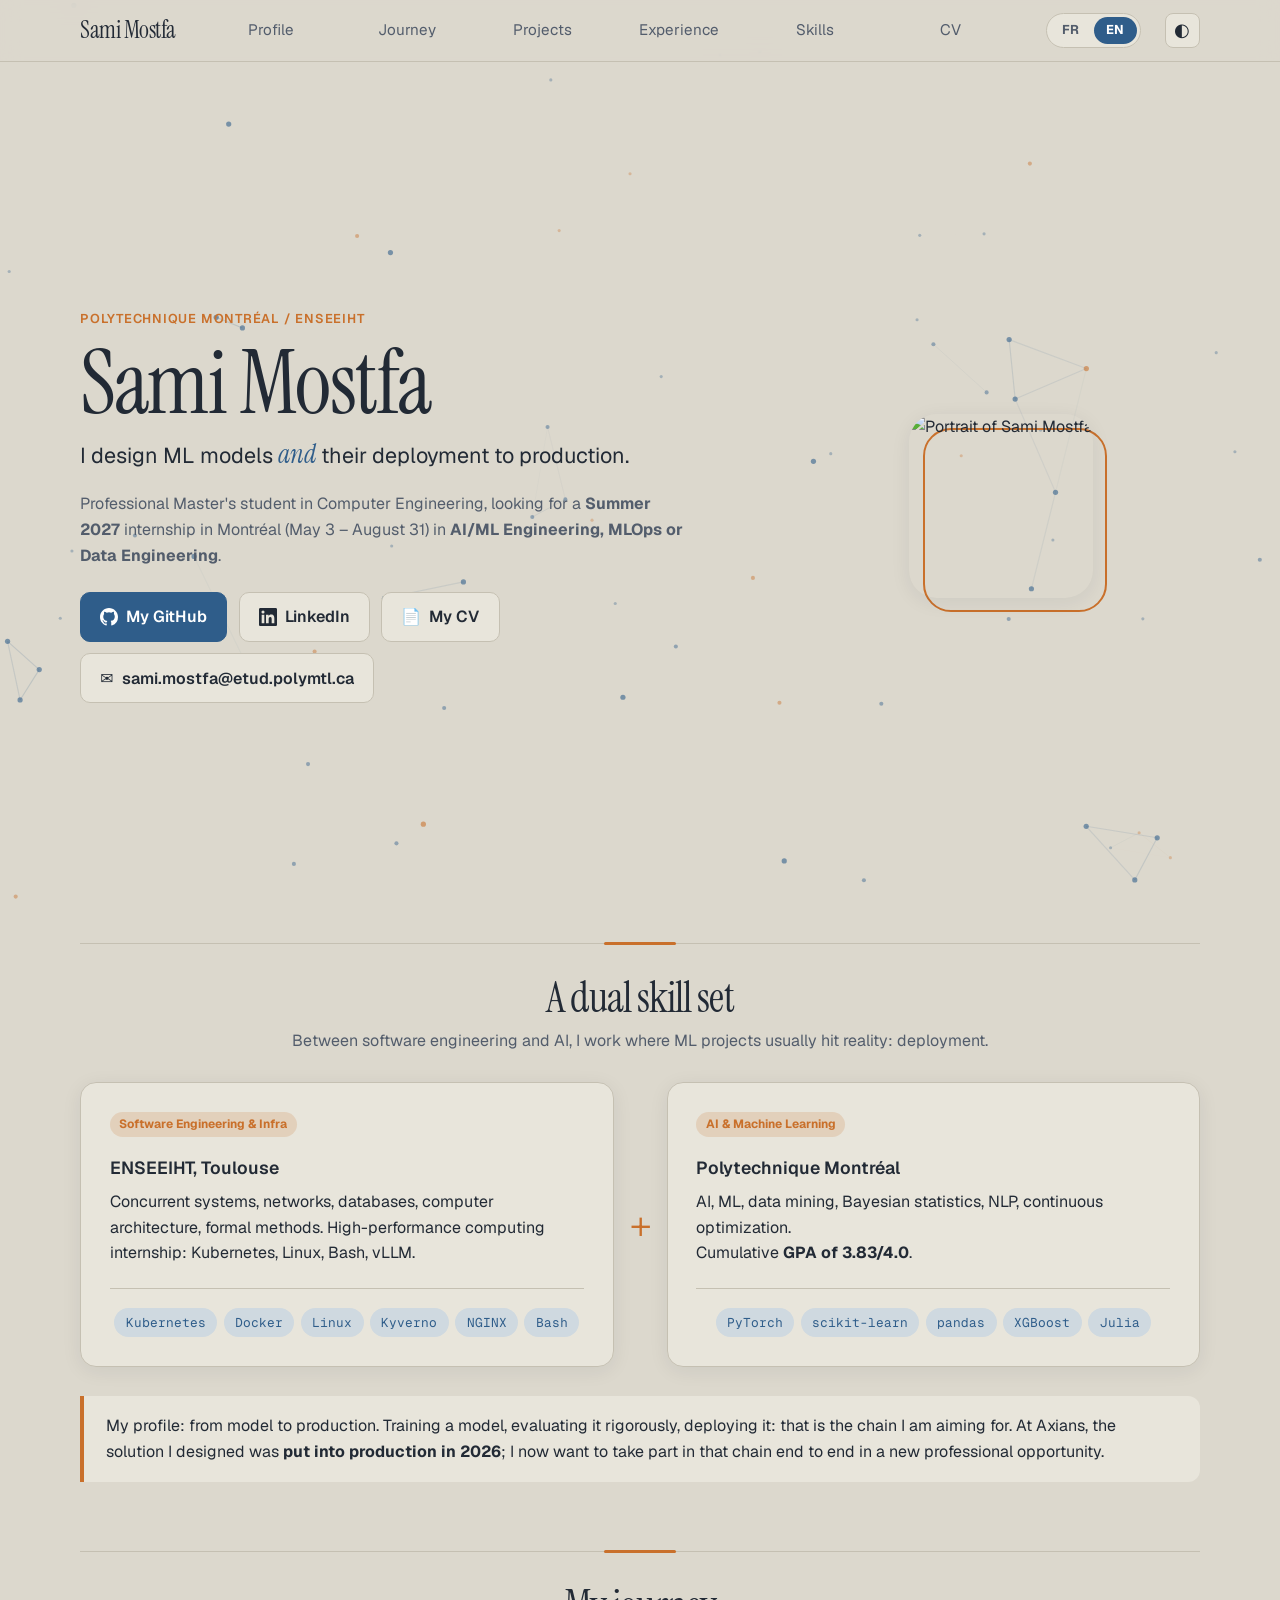
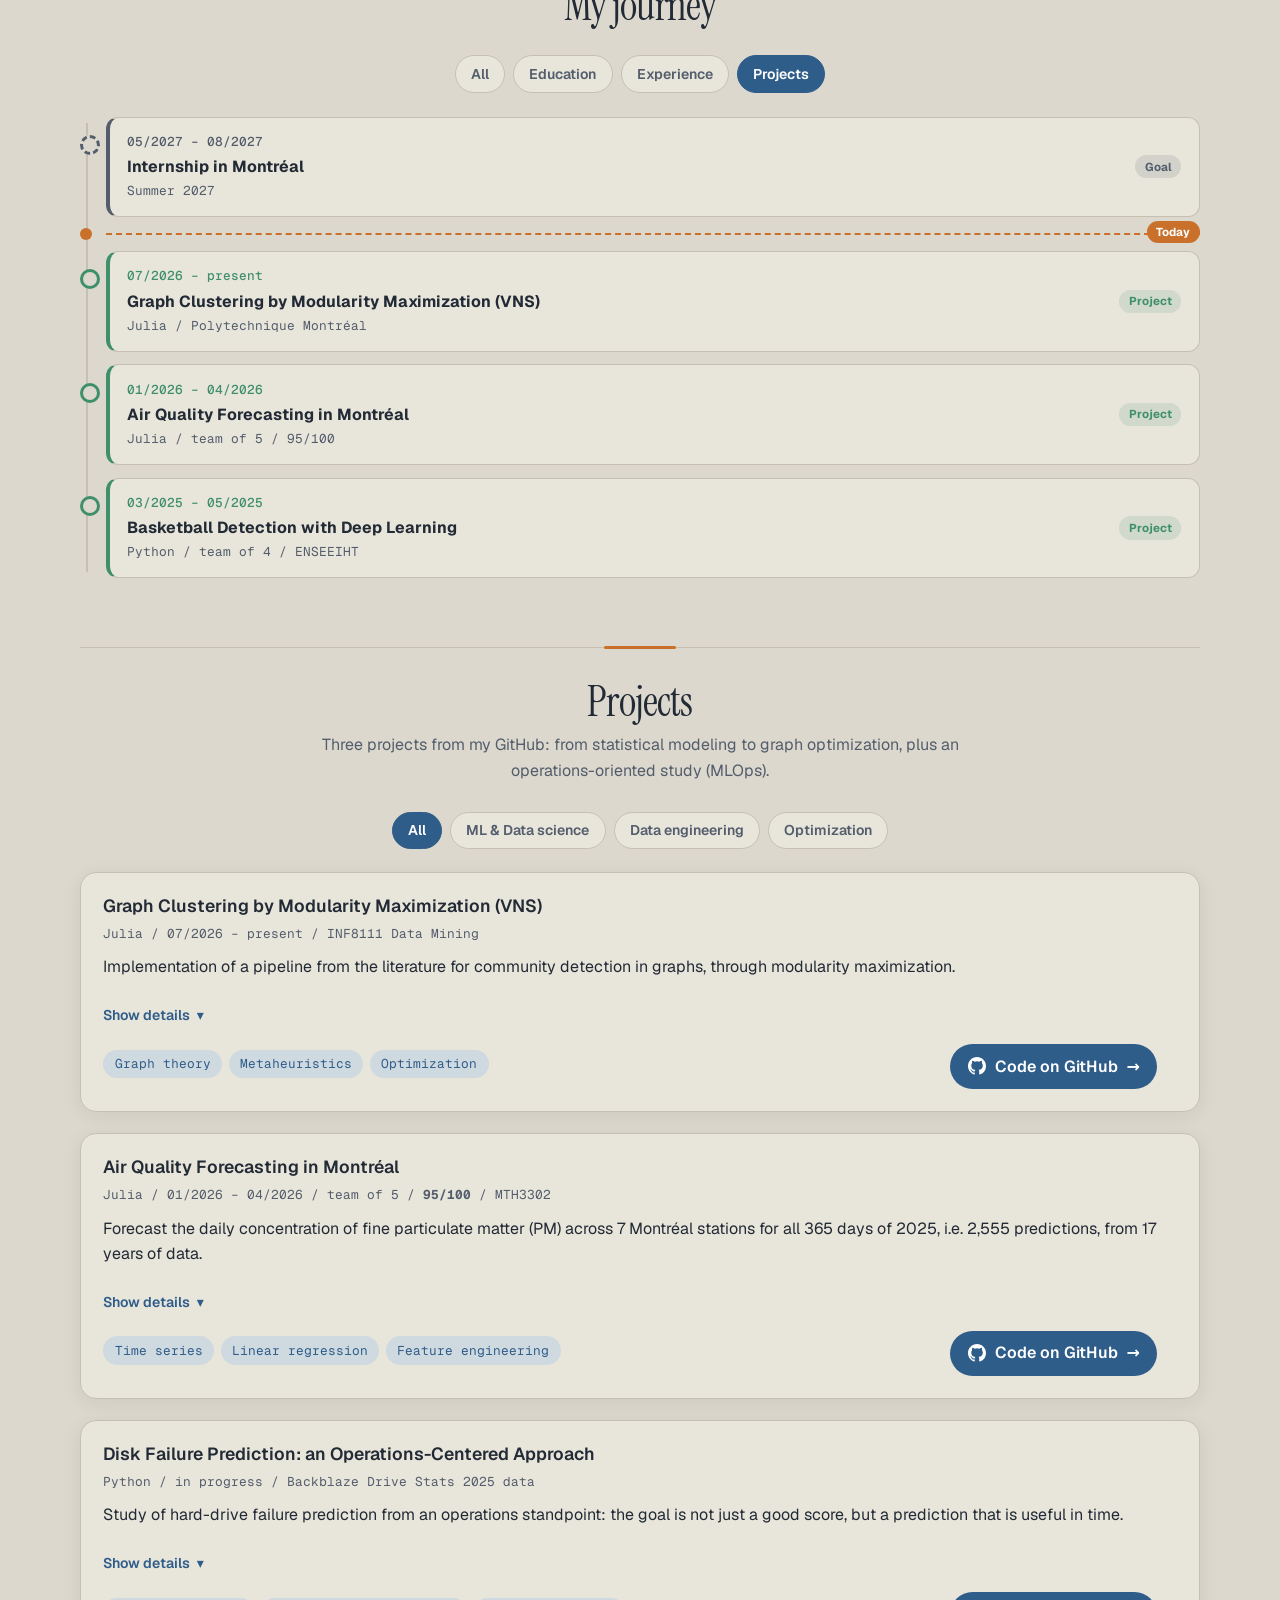
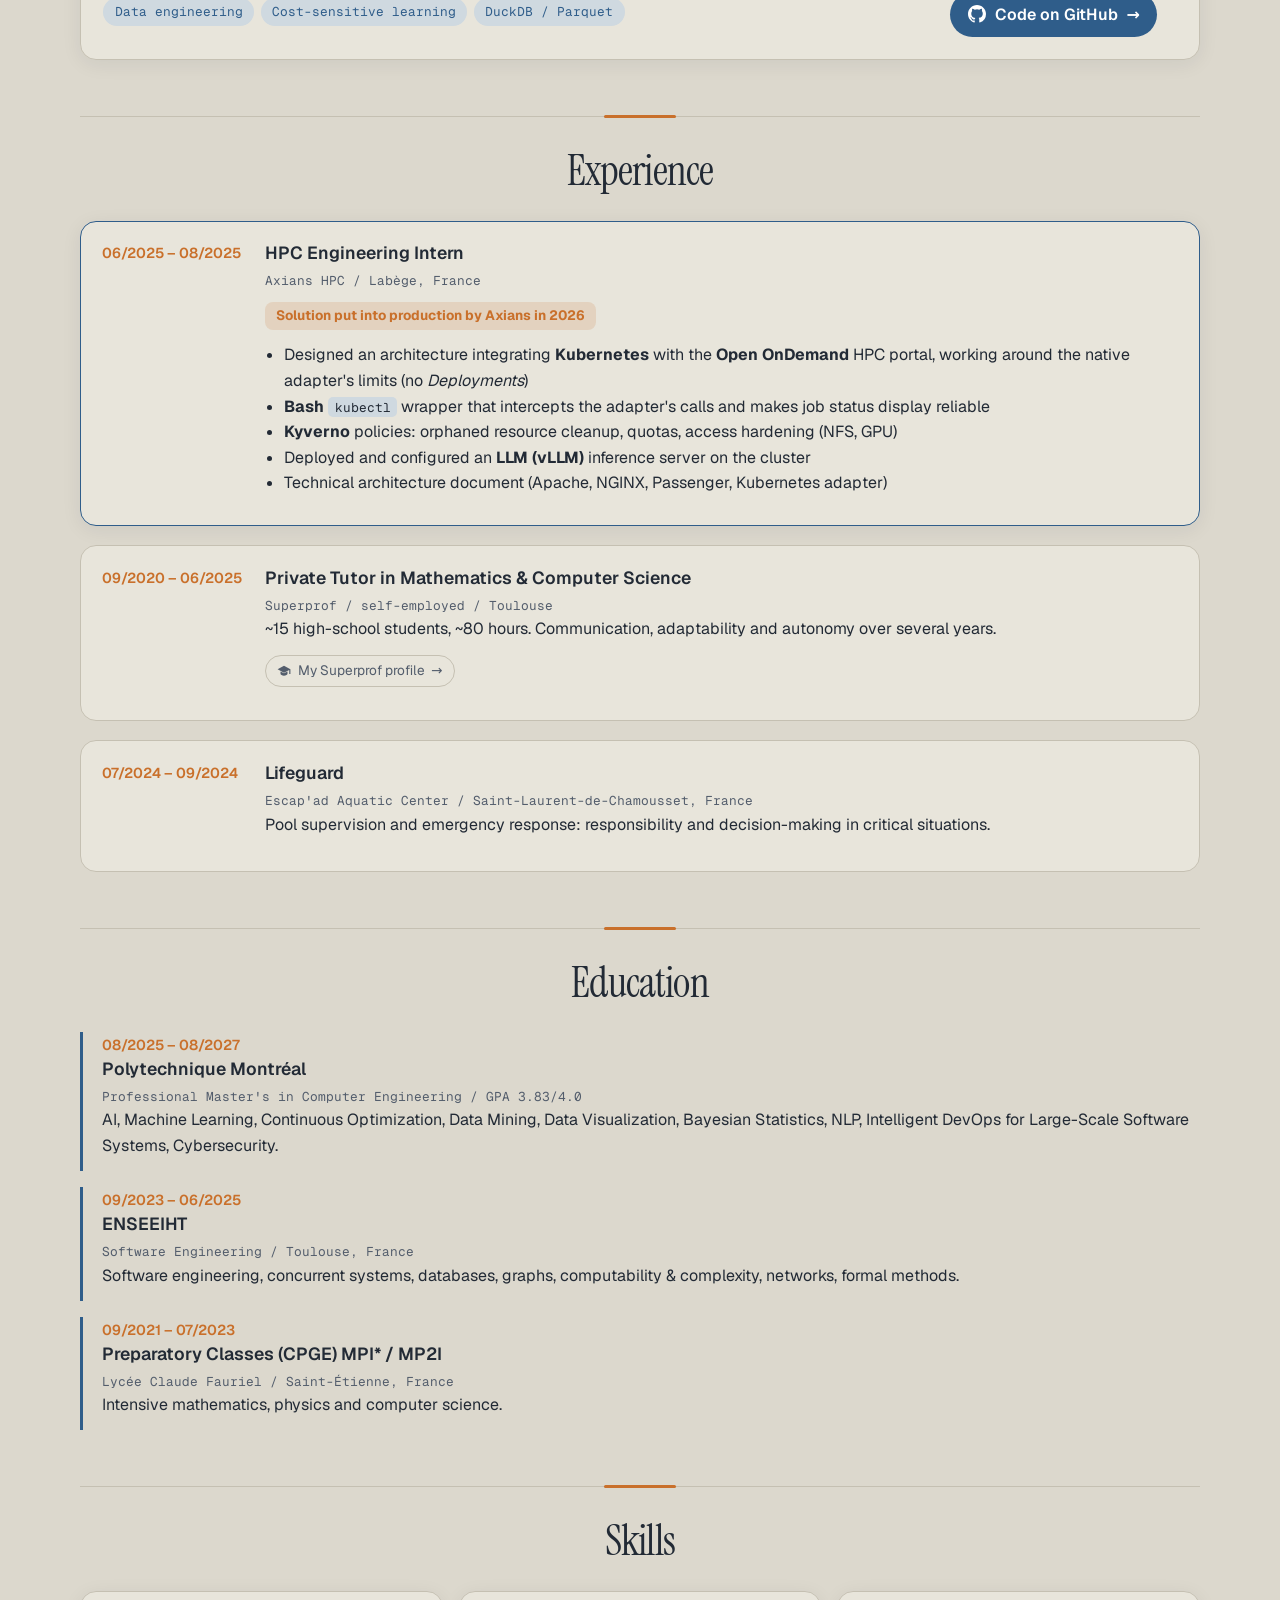
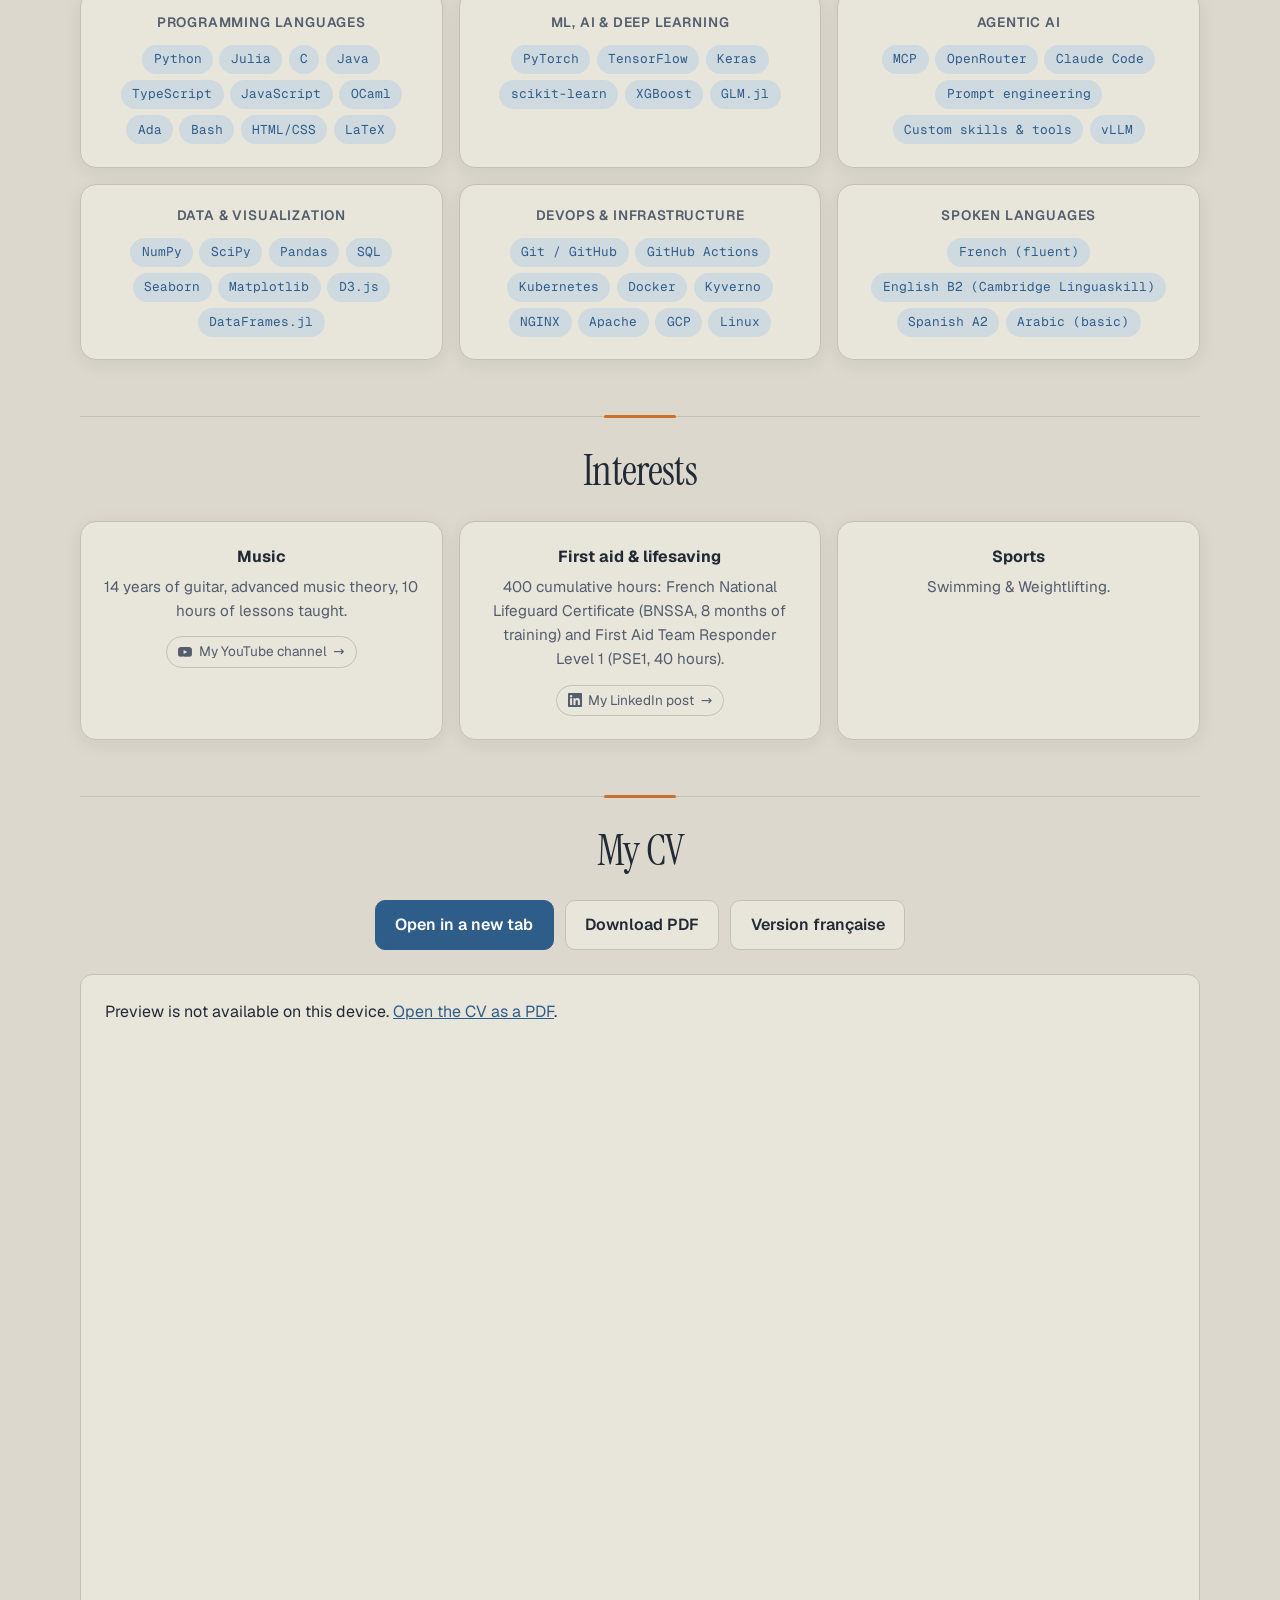
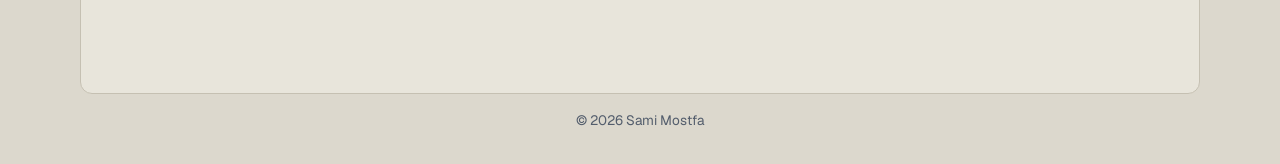
==== commit 944ce2d4: "Update dates rendering on phone" ====
--- a/en/index.html
+++ b/en/index.html
@@ -4,6 +4,7 @@
   <meta charset="utf-8">
   <meta name="viewport" content="width=device-width, initial-scale=1">
   <meta name="color-scheme" content="light dark">
+  <meta name="format-detection" content="telephone=no, date=no, address=no, email=no">
   <meta name="theme-color" content="#dcd8cd">
   <script>try{var t=sessionStorage.getItem('theme');document.documentElement.dataset.theme=t||(matchMedia('(prefers-color-scheme: dark)').matches?'dark':'light')}catch(e){}</script>
   <title>Sami Mostfa — ML & MLOps Engineer</title>
--- a/style.css
+++ b/style.css
@@ -238,13 +238,13 @@
 .gh-btn {
   display: inline-flex; align-items: center; gap: .55rem; padding: .6rem 1.1rem; border-radius: 99px;
   background: var(--accent);
-  color: #fff; text-decoration: none; box-shadow: 0 4px 14px color-mix(in srgb, var(--accent) 40%, transparent);
-  transition: transform .2s, box-shadow .2s;
+  color: #fff; text-decoration: none;
+  transition: transform .2s;
 }
 :root[data-theme="dark"] .gh-btn { color: #0d1218; }
 .gh-btn svg { transition: transform .35s; }
 .gh-arrow { display: inline-block; transition: transform .2s; }
-.gh-btn:hover, .gh-btn:focus-visible { transform: translateY(-3px) scale(1.04); box-shadow: 0 8px 20px color-mix(in srgb, var(--accent-2) 45%, transparent); }
+.gh-btn:hover, .gh-btn:focus-visible { transform: translateY(-3px) scale(1.04); }
 .gh-btn:hover svg { transform: rotate(-12deg) scale(1.15); }
 .gh-btn:hover .gh-arrow { transform: translateX(4px); }
 .gh-btn:active { transform: translateY(0) scale(.98); }
@@ -324,6 +324,7 @@
 }
 .tl-card:hover, .tl-item.open .tl-card { box-shadow: var(--shadow); transform: translateX(3px); }
 .tl-when { grid-column: 1; font-family: var(--font-mono); font-variant-numeric: tabular-nums; color: var(--c); font-size: .8rem; font-weight: 500; }
+a[x-apple-data-detectors] { color: inherit !important; text-decoration: none !important; font: inherit !important; }
 .tl-title { grid-column: 1; font-weight: 700; }
 .tl-sub { grid-column: 1; font-family: var(--font-mono); font-variant-numeric: tabular-nums; color: var(--muted); font-size: .8rem; }
 .tl-type {
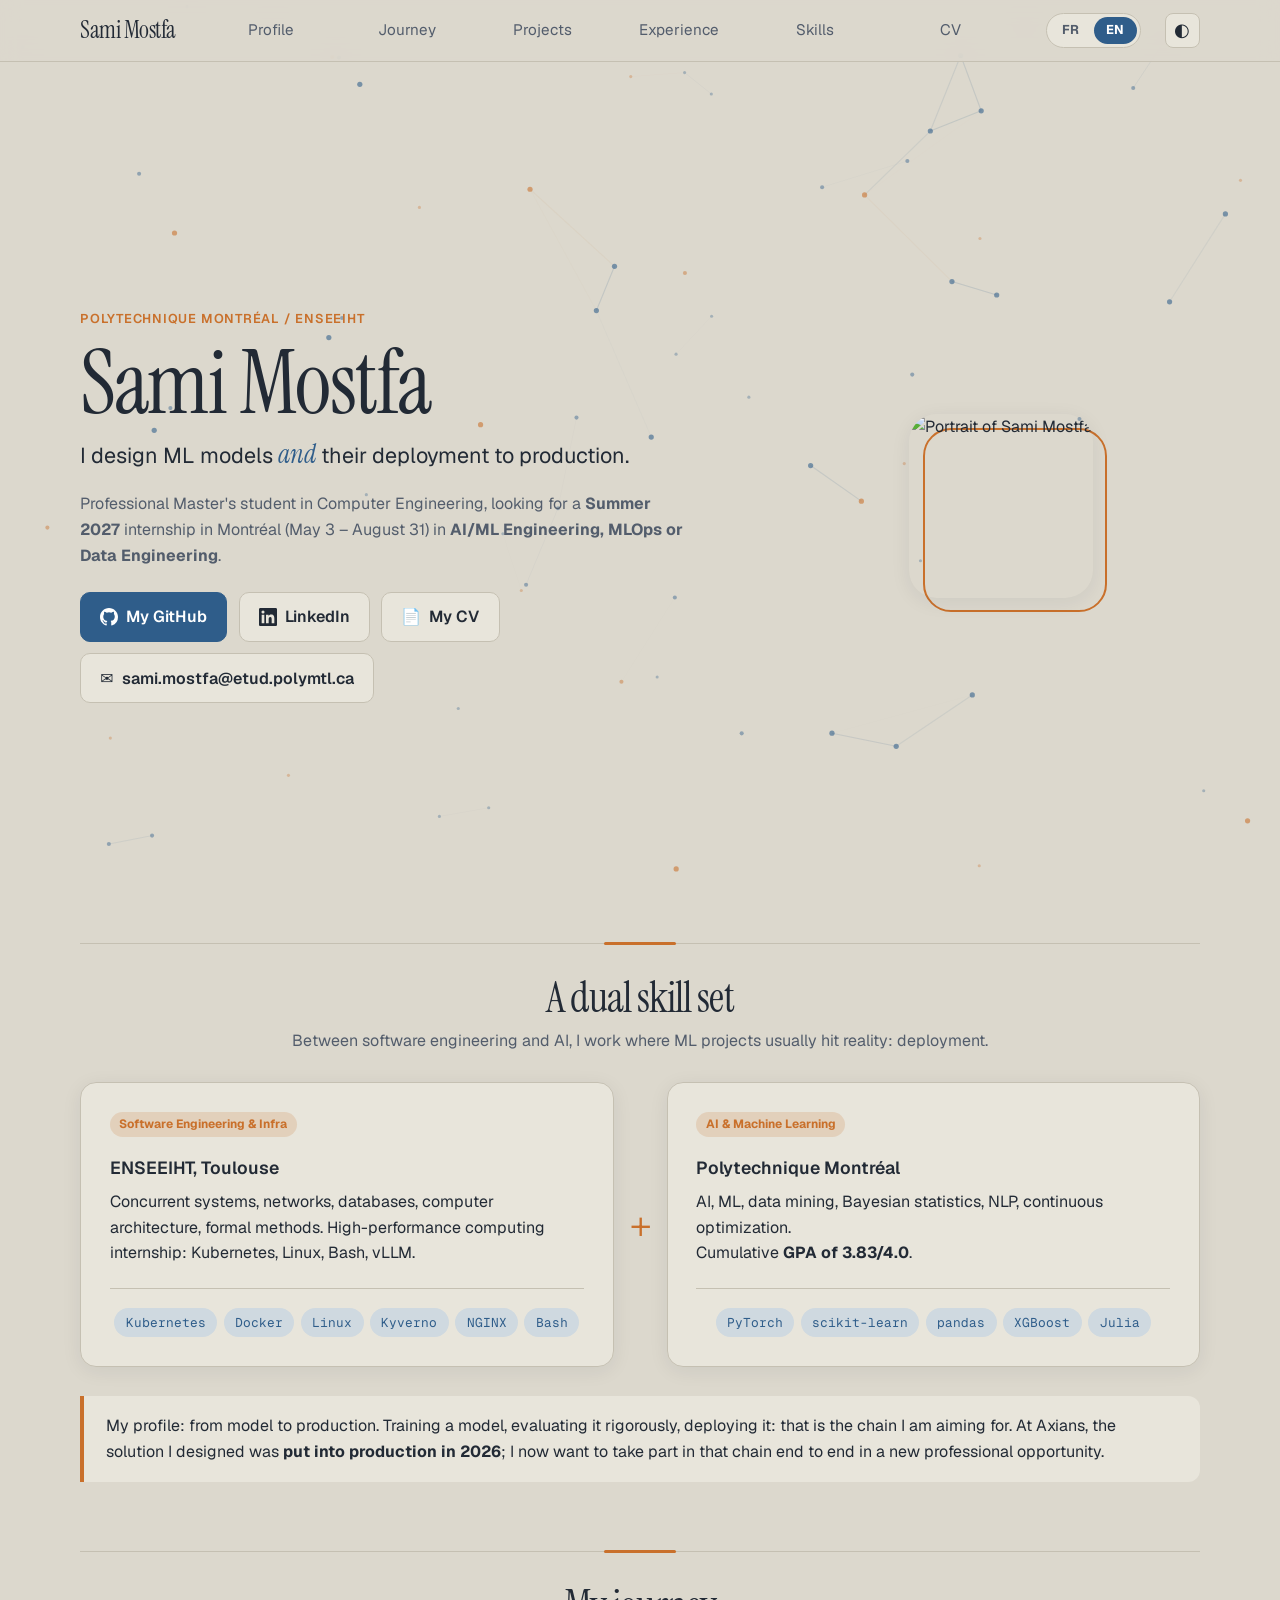
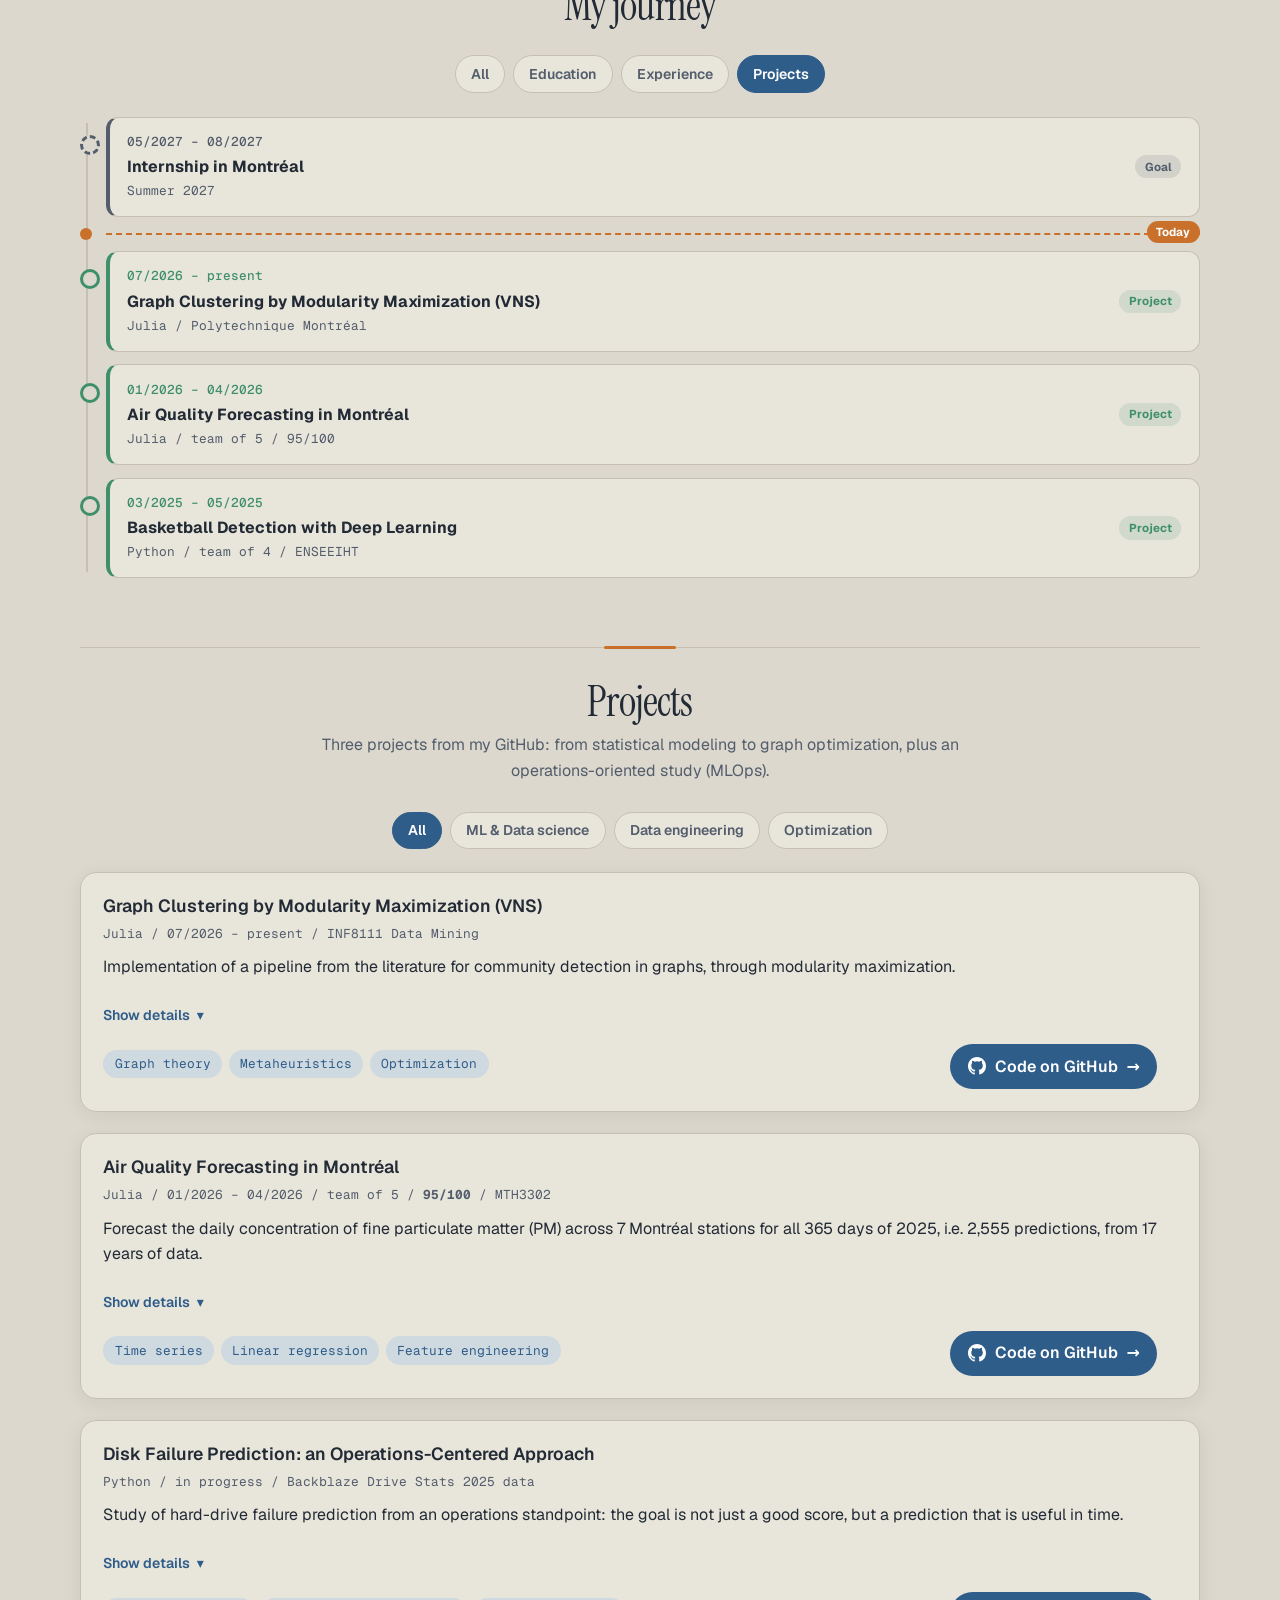
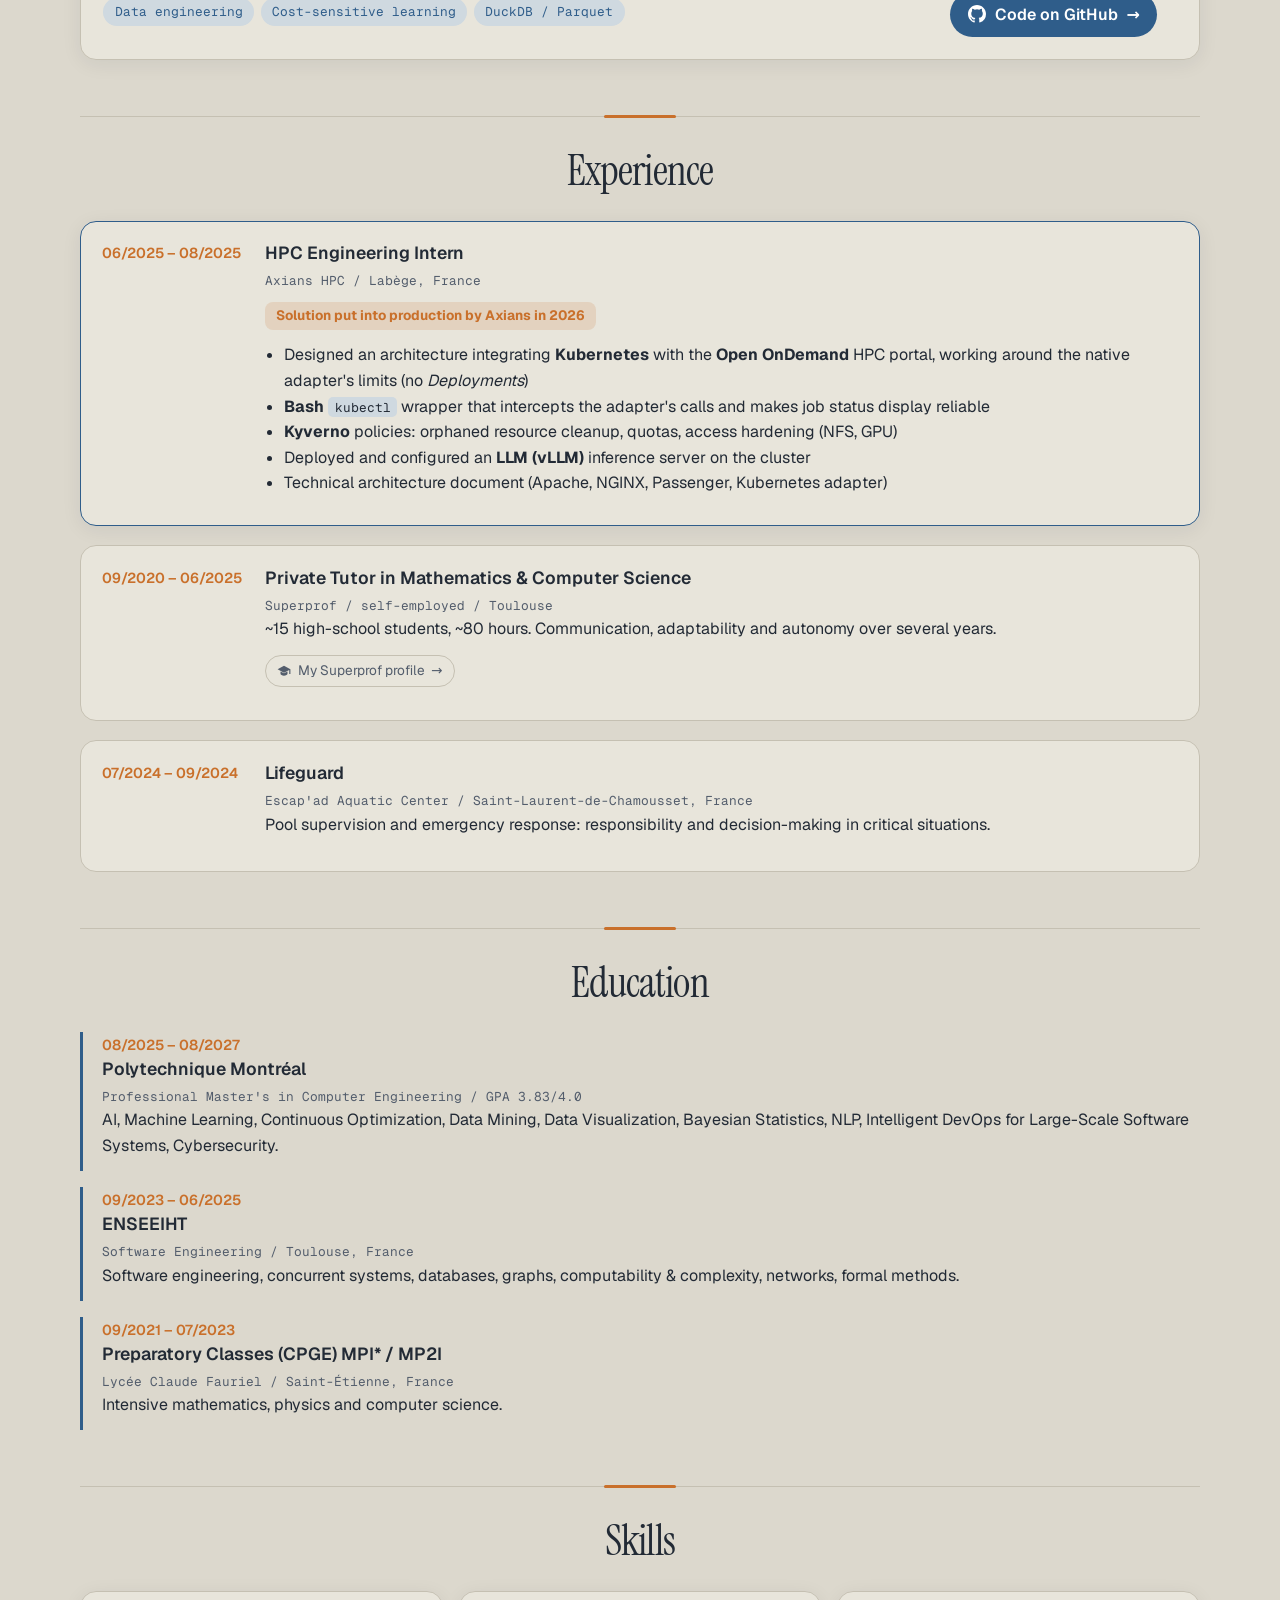
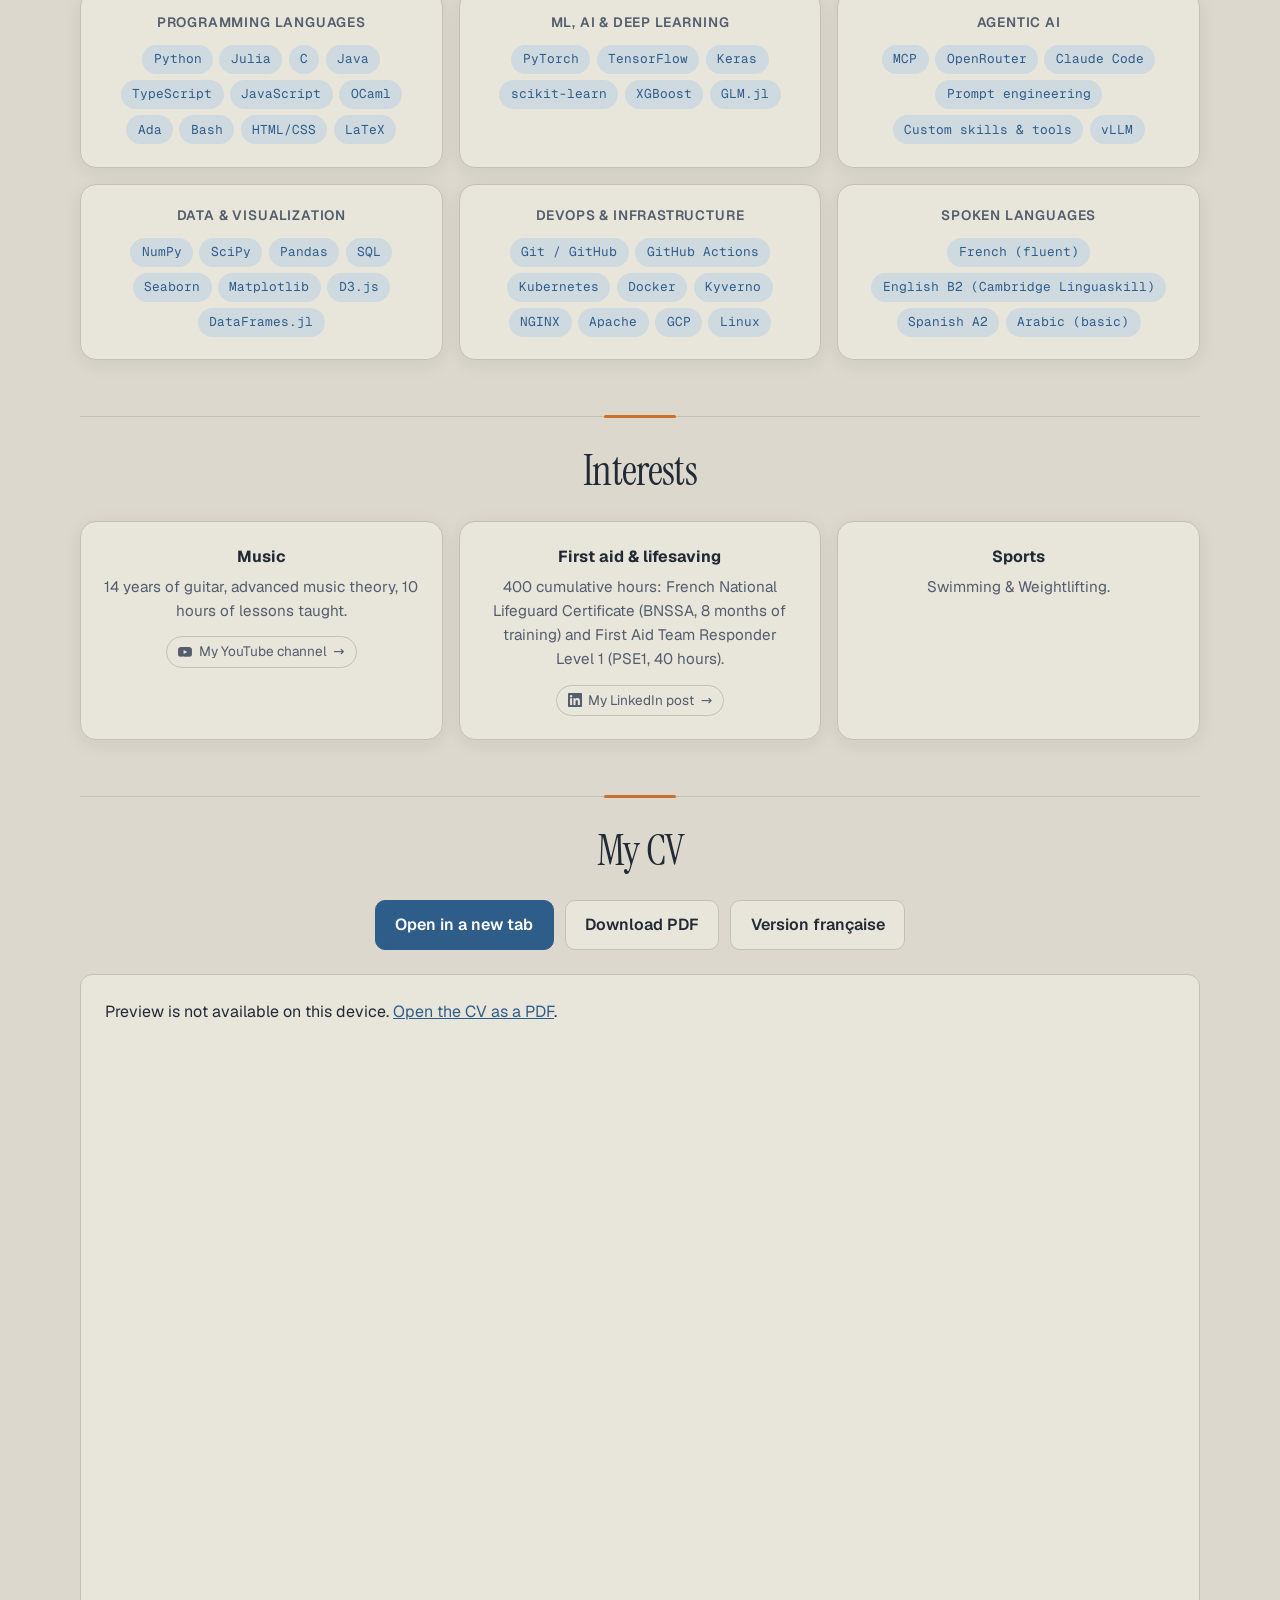
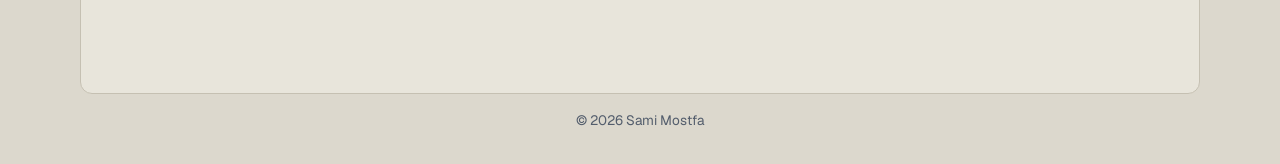
==== commit b7dba6b3: "Upgrade FR/EN button" ====
--- a/en/index.html
+++ b/en/index.html
@@ -368,6 +368,6 @@
 </main>
 
 <footer>© 2026 Sami Mostfa</footer>
-<script src="../script.js?v=21"></script>
+<script src="../script.js?v=22"></script>
 </body>
 </html>
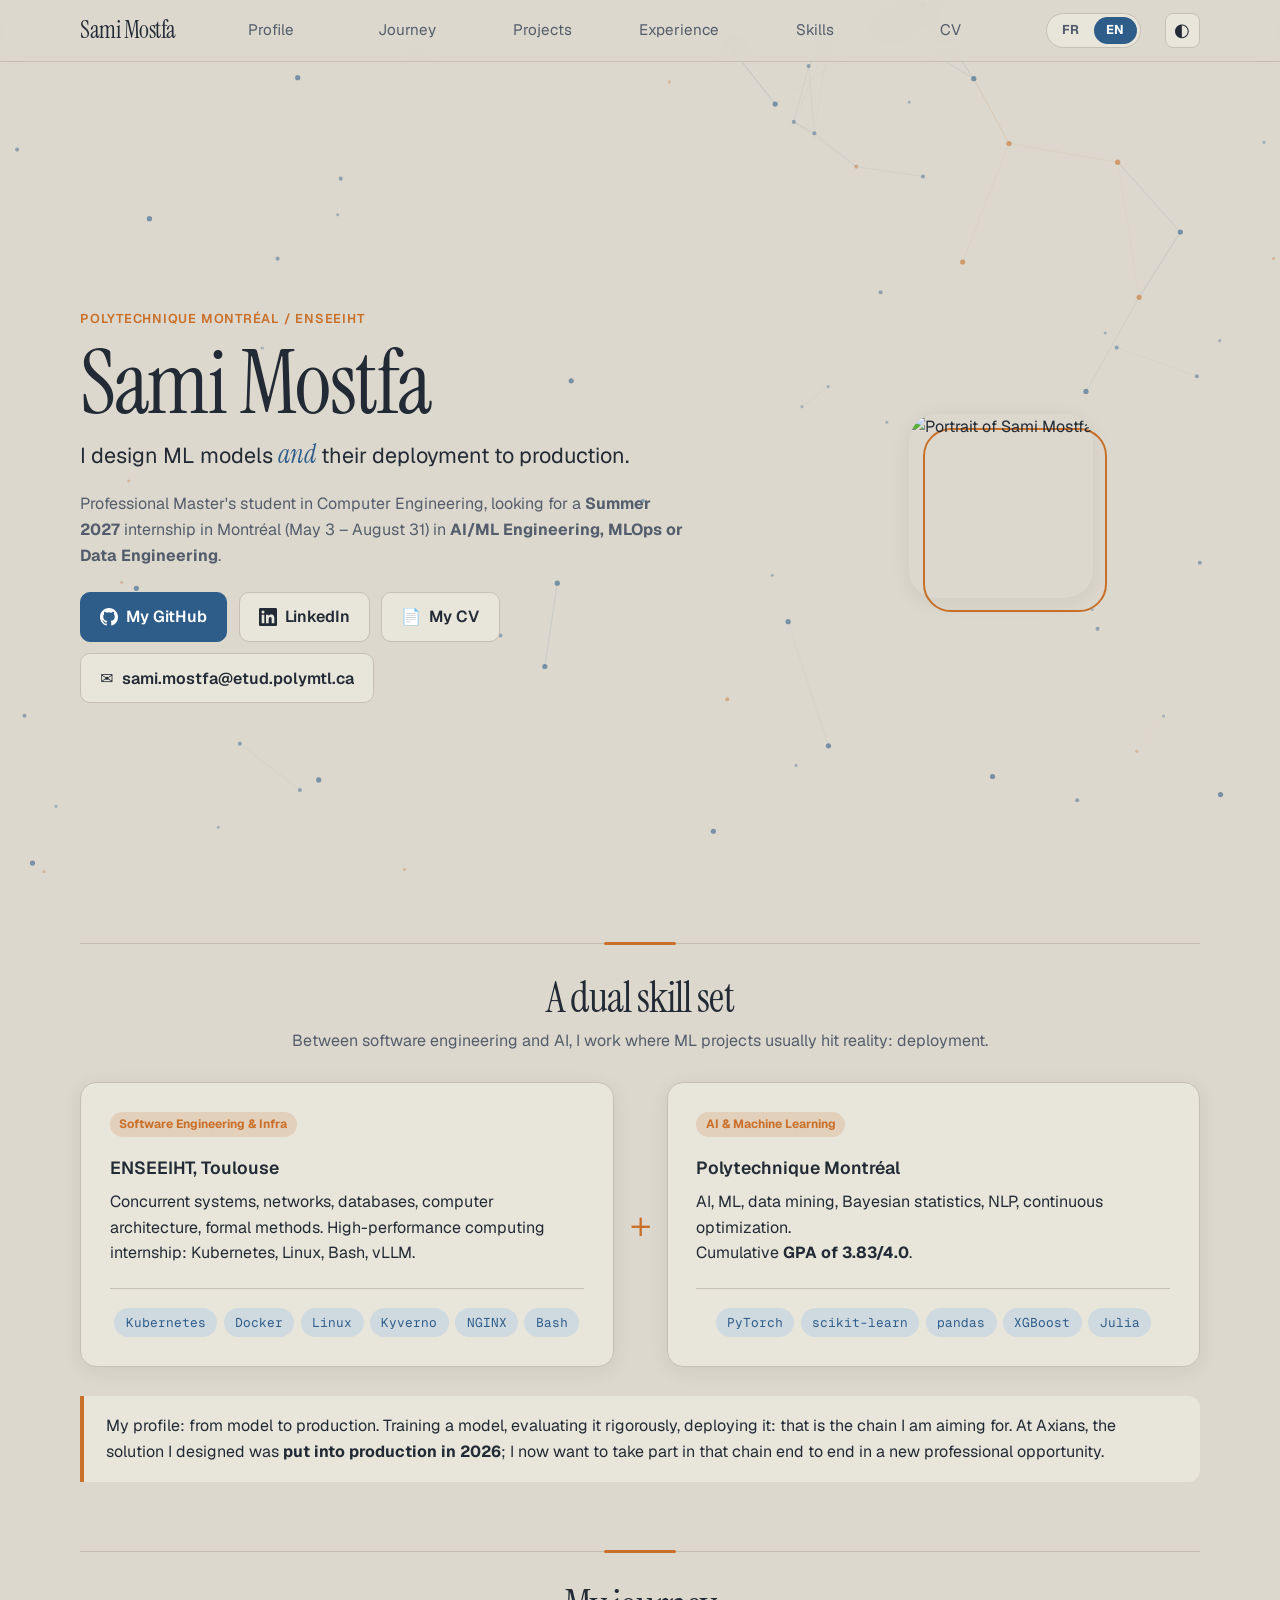
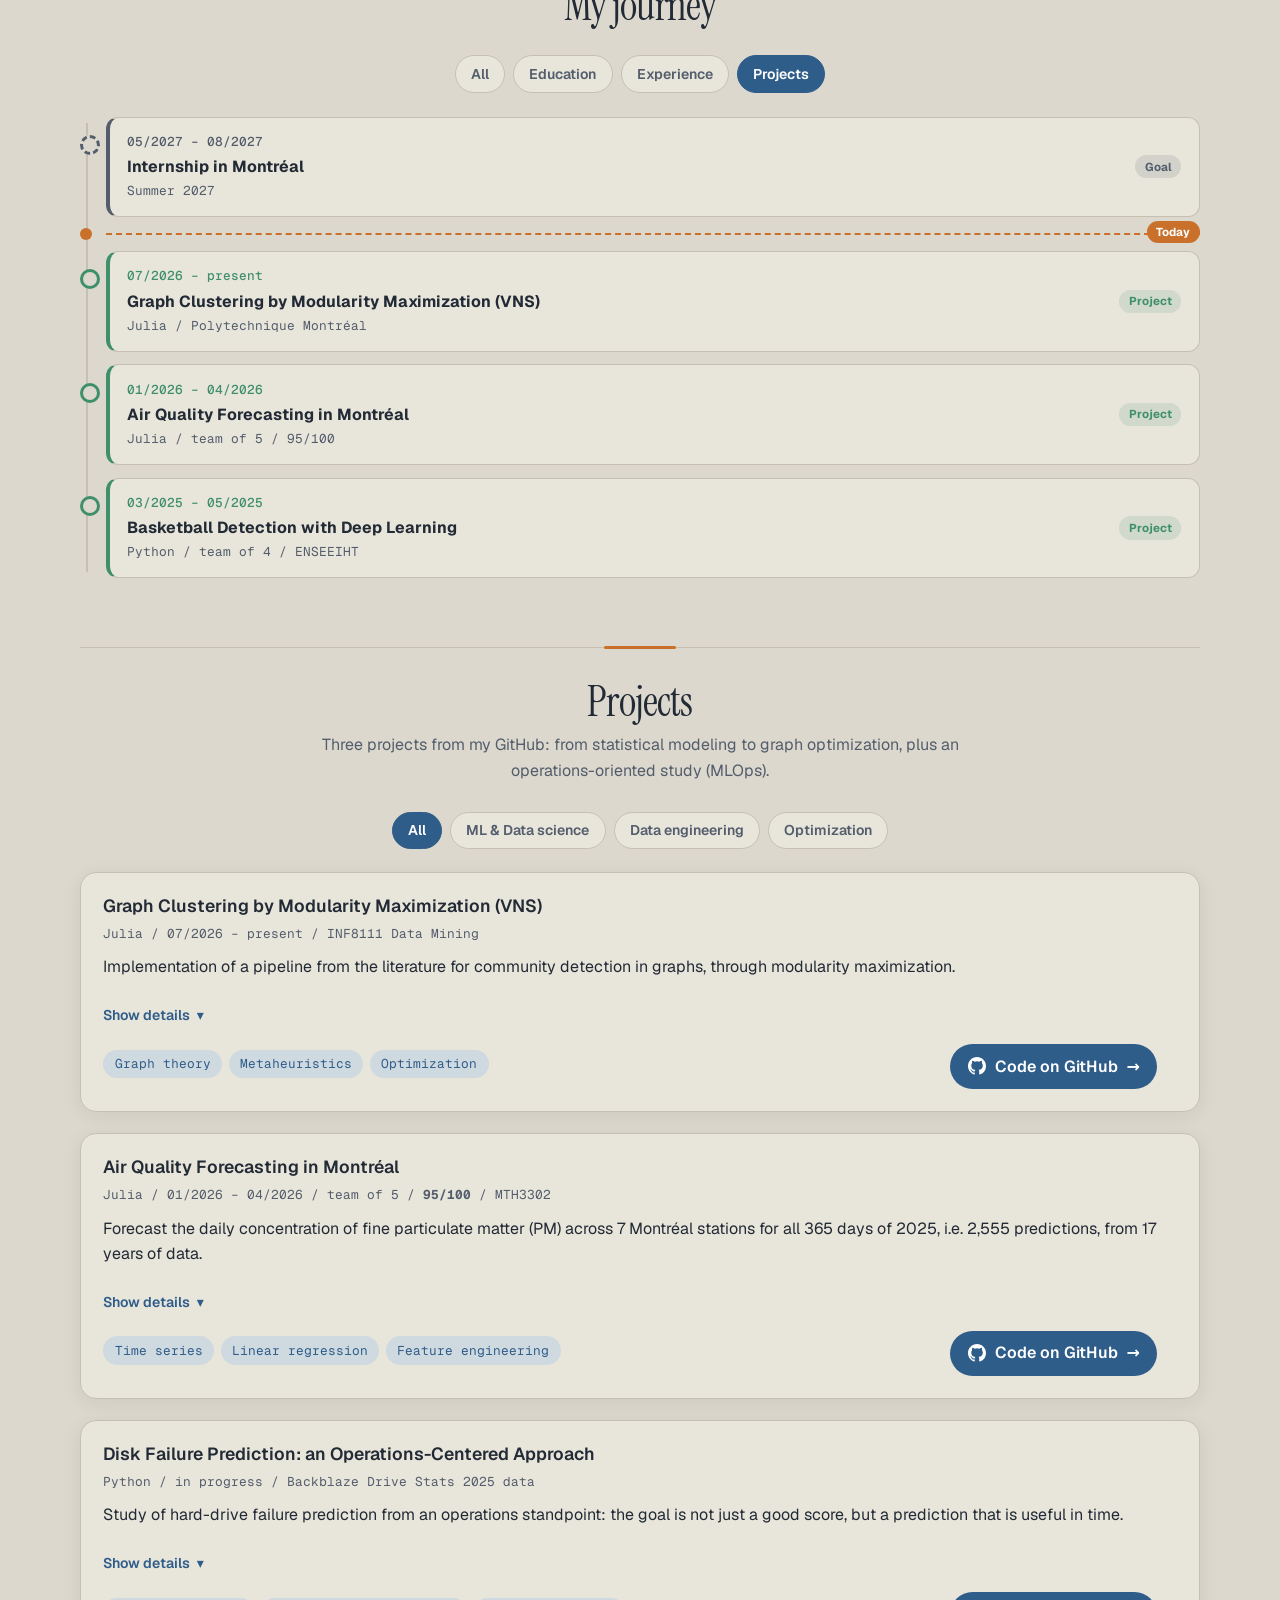
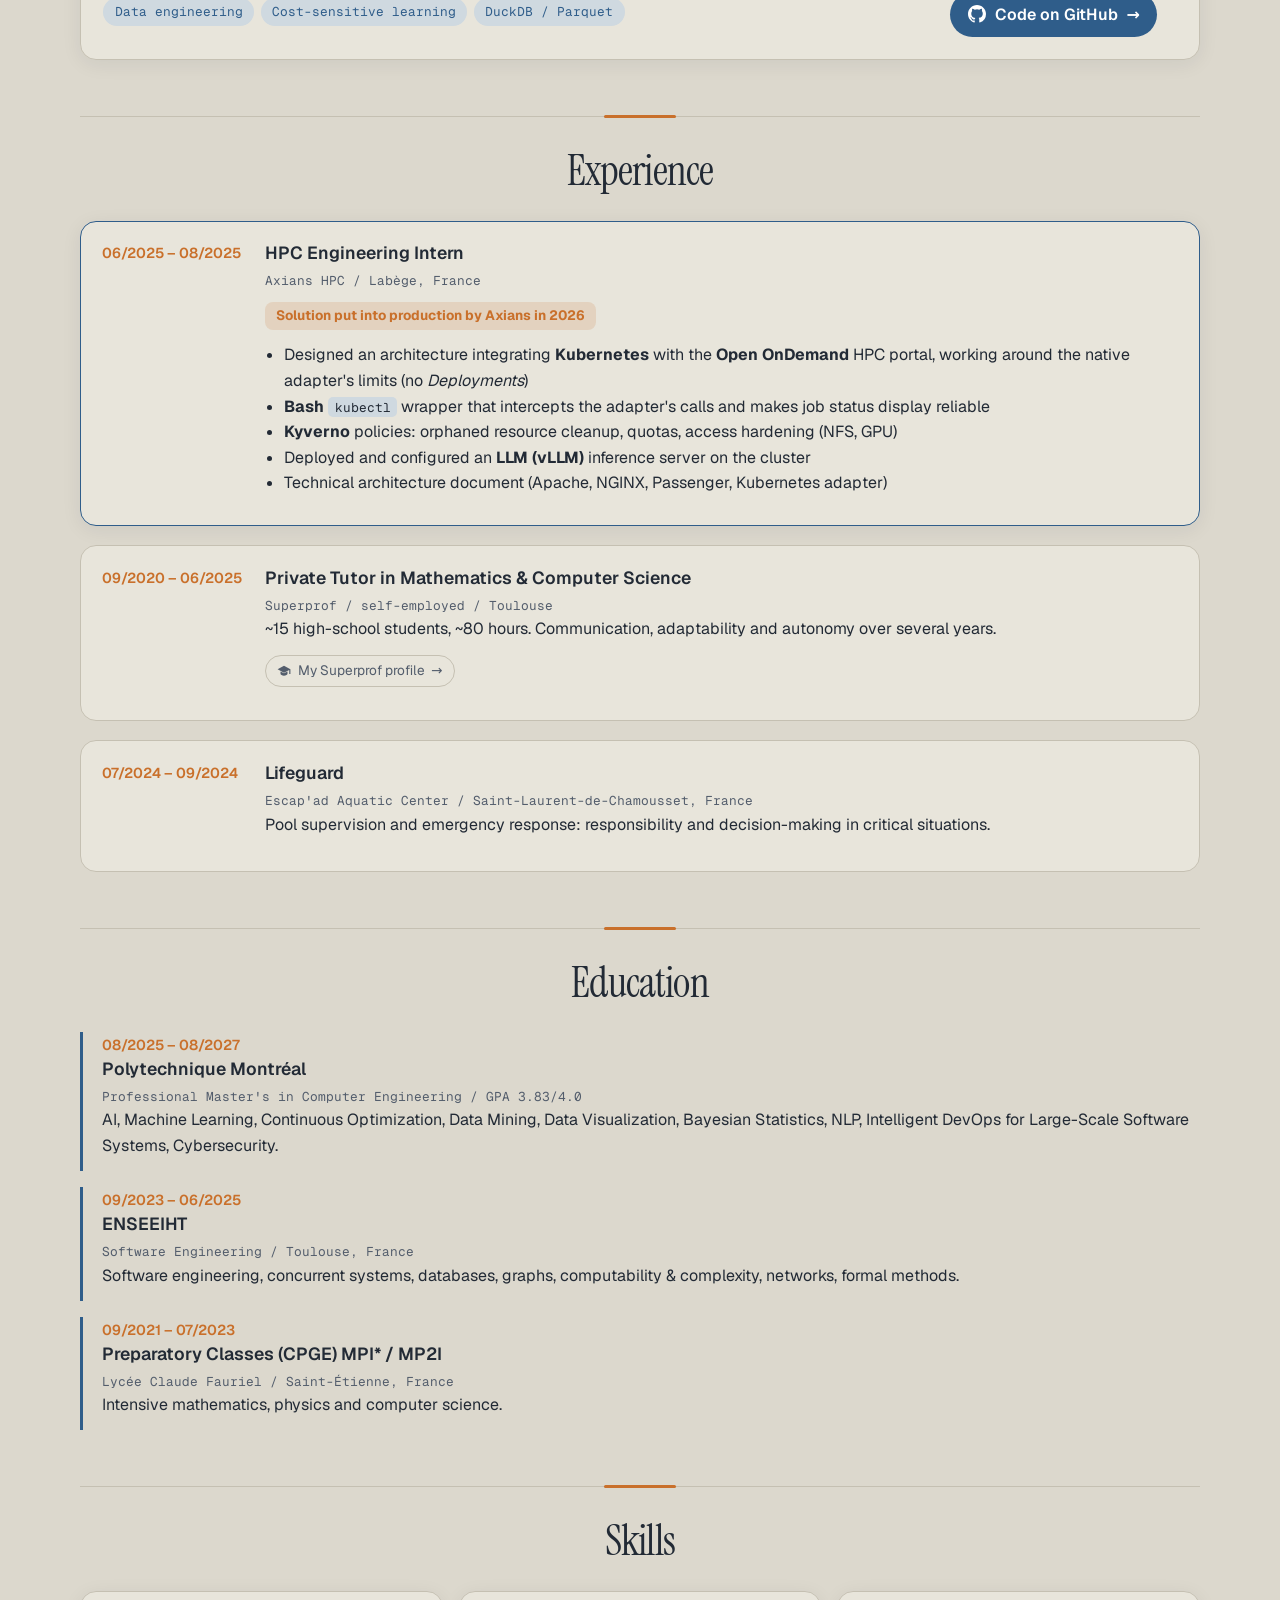
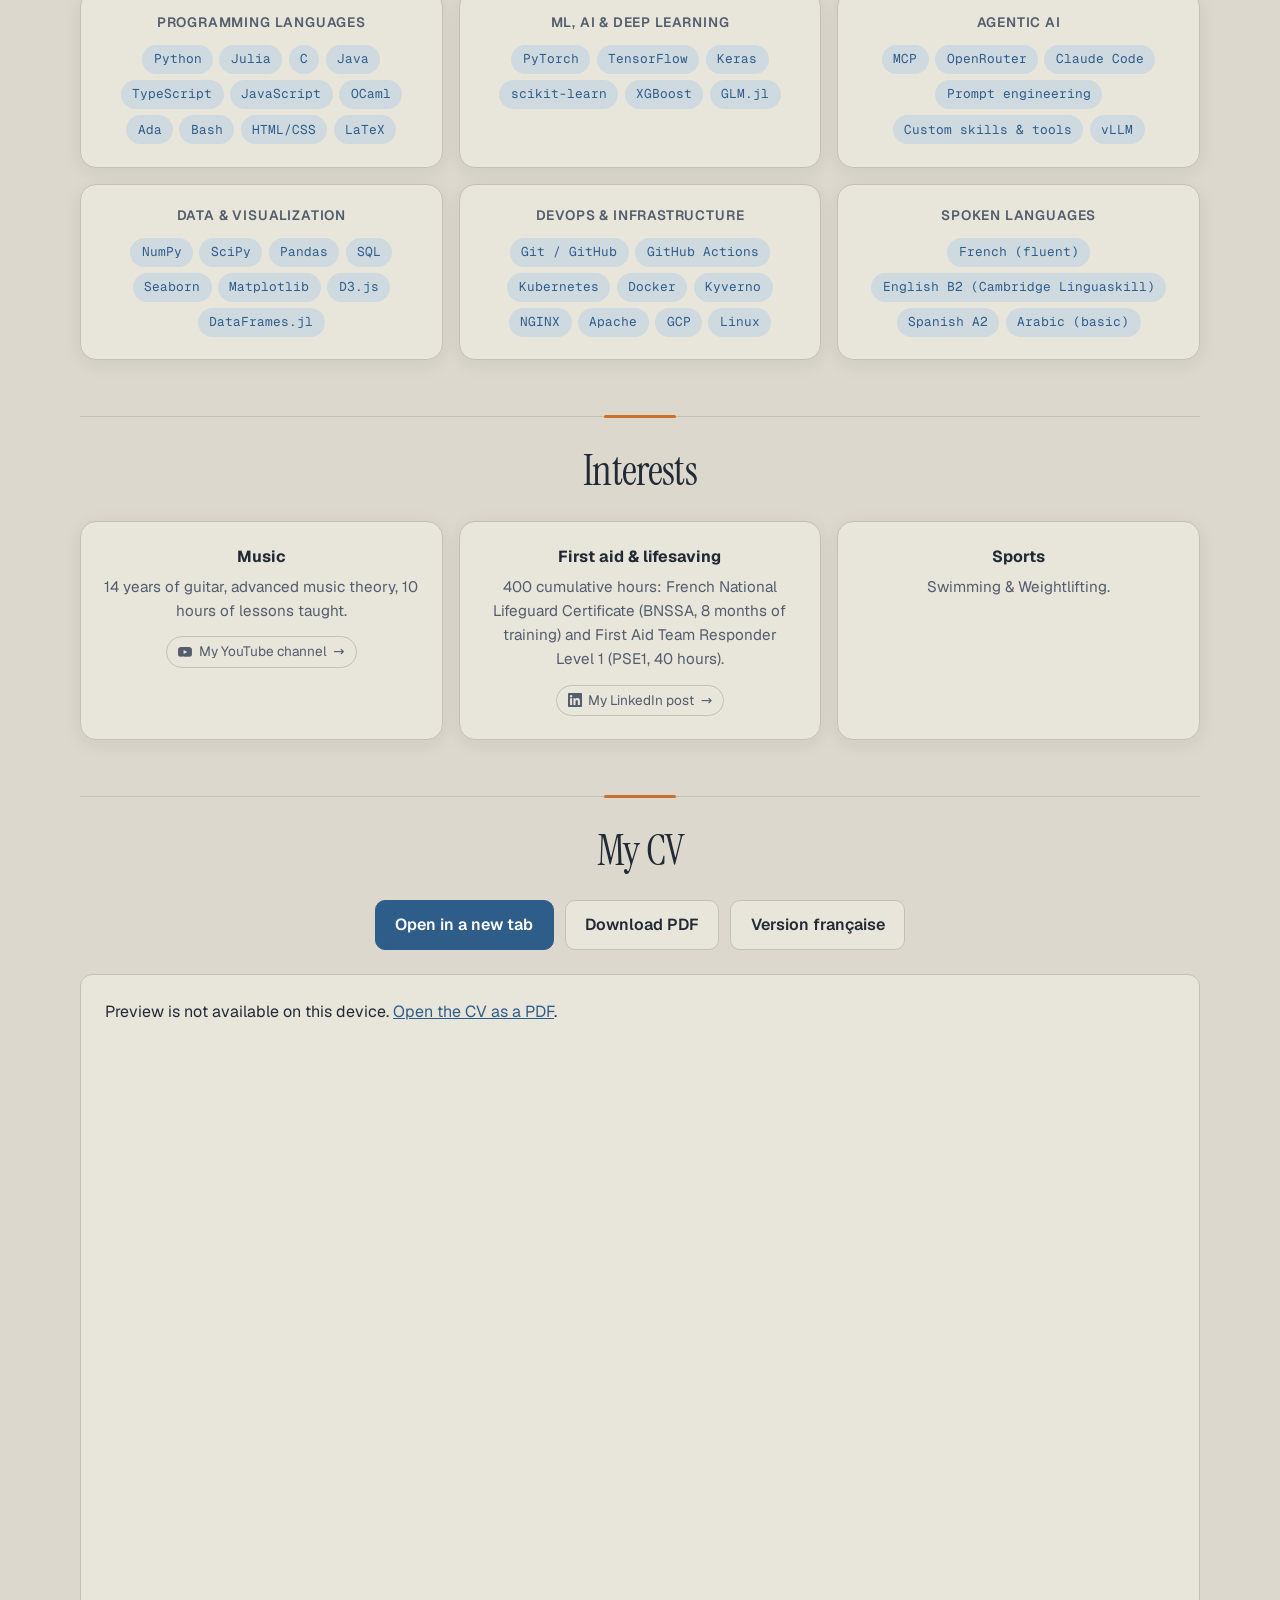
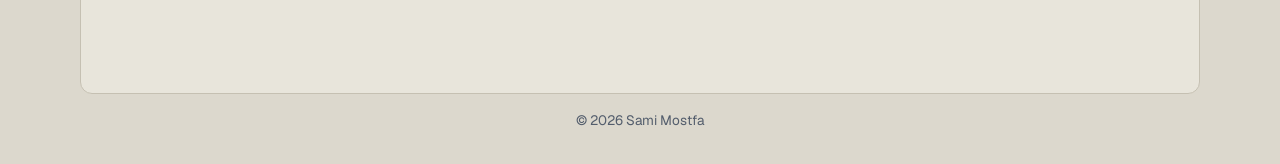
==== commit 18b92b6d: "Add Menu for phones" ====
--- a/en/index.html
+++ b/en/index.html
@@ -16,13 +16,13 @@
   <link rel="preload" href="../assets/fonts/InstrumentSerif-latin.woff2" as="font" type="font/woff2" crossorigin>
   <link rel="preload" href="../assets/fonts/InstrumentSerif-Italic-latin.woff2" as="font" type="font/woff2" crossorigin>
   <link rel="preload" href="../assets/fonts/GeistMono-latin.woff2" as="font" type="font/woff2" crossorigin>
-  <link rel="stylesheet" href="../style.css?v=46">
+  <link rel="stylesheet" href="../style.css?v=47">
 </head>
 <body>
 
 <header class="nav">
   <a class="brand" href="#home">Sami Mostfa</a>
-  <nav>
+  <nav id="site-nav">
     <a href="#profile">Profile</a>
     <a href="#journey">Journey</a>
     <a href="#projects">Projects</a>
@@ -35,6 +35,7 @@
     <span class="active" aria-current="true" lang="en">EN</span>
   </div>
   <button id="theme" aria-label="Toggle theme">◐</button>
+  <button id="menu-toggle" aria-label="Open menu" aria-expanded="false" aria-controls="site-nav"><span></span><span></span><span></span></button>
 </header>
 
 <main>
@@ -368,6 +369,6 @@
 </main>
 
 <footer>© 2026 Sami Mostfa</footer>
-<script src="../script.js?v=22"></script>
+<script src="../script.js?v=23"></script>
 </body>
 </html>
--- a/style.css
+++ b/style.css
@@ -89,6 +89,15 @@
   border-radius: 8px; width: 2.2rem; height: 2.2rem; cursor: pointer; font-size: 1.1rem;
 }
 
+#menu-toggle {
+  display: none; flex-direction: column; justify-content: center; align-items: center; gap: 4px; padding: 0;
+  border: 1px solid var(--border); background: var(--surface); border-radius: 8px; width: 2.2rem; height: 2.2rem; cursor: pointer;
+}
+#menu-toggle span { width: 1rem; height: 2px; border-radius: 2px; background: var(--text); transition: transform .25s, opacity .2s; }
+#menu-toggle[aria-expanded="true"] span:nth-child(1) { transform: translateY(6px) rotate(45deg); }
+#menu-toggle[aria-expanded="true"] span:nth-child(2) { opacity: 0; }
+#menu-toggle[aria-expanded="true"] span:nth-child(3) { transform: translateY(-6px) rotate(-45deg); }
+
 /* Hero */
 .hero {
   display: grid; grid-template-columns: 1.4fr 1fr; gap: 3rem; align-items: center;
@@ -221,8 +230,38 @@
 
 /* Mobile */
 @media (max-width: 760px) {
-  .nav nav { display: none; }
-  .nav { display: grid; grid-template-columns: repeat(3, 1fr); align-items: center; justify-items: center; gap: .5rem; }
+  .nav { display: grid; grid-template-columns: 1fr auto auto auto; align-items: center; justify-items: center; gap: .5rem; }
+  .brand { justify-self: start; }
+  #menu-toggle { display: inline-flex; }
+  .nav nav {
+    position: absolute; top: 100%; left: 0; right: 0; z-index: -1;
+    display: flex; flex-direction: column; justify-content: flex-start; gap: 0; counter-reset: item;
+    padding: .4rem 1.25rem 1rem;
+    background: color-mix(in srgb, var(--bg) 96%, transparent); backdrop-filter: blur(14px);
+    border-bottom: 1px solid var(--border); box-shadow: var(--shadow);
+    opacity: 0; visibility: hidden; transform: translateY(-.6rem);
+    transition: opacity .25s, transform .25s, visibility 0s .25s;
+  }
+  .nav nav.open { opacity: 1; visibility: visible; transform: none; transition: opacity .25s, transform .25s; }
+  .nav nav a {
+    flex: none; max-width: none; display: flex; align-items: baseline; gap: .9rem; text-align: left;
+    padding: .85rem .2rem; border-radius: 0; border-bottom: 1px solid var(--border);
+    font-family: var(--font-display); font-size: 1.7rem; line-height: 1.1; color: var(--text);
+    opacity: 0; transform: translateY(-.4rem); transition: opacity .3s, transform .3s, color .2s;
+  }
+  .nav nav a::before {
+    counter-increment: item; content: "0" counter(item);
+    font-family: var(--font-mono); font-size: .75rem; color: var(--accent-2);
+  }
+  .nav nav a:last-child { border-bottom: 0; }
+  .nav nav.open a { opacity: 1; transform: none; }
+  .nav nav.open a:nth-child(2) { transition-delay: .04s; }
+  .nav nav.open a:nth-child(3) { transition-delay: .08s; }
+  .nav nav.open a:nth-child(4) { transition-delay: .12s; }
+  .nav nav.open a:nth-child(5) { transition-delay: .16s; }
+  .nav nav.open a:nth-child(6) { transition-delay: .2s; }
+  .nav nav a.active, :root[data-theme="dark"] .nav nav a.active { background: none; color: var(--accent); }
+  .nav nav a.active::after { content: ""; margin-left: auto; align-self: center; width: .5rem; height: .5rem; border-radius: 50%; background: var(--accent-2); }
   .hero { grid-template-columns: 1fr; min-height: 0; gap: 2rem; padding-top: 2.5rem; }
   .hero-photo { order: -1; }
   .hero-photo { width: min(78%, 280px); justify-self: center; }
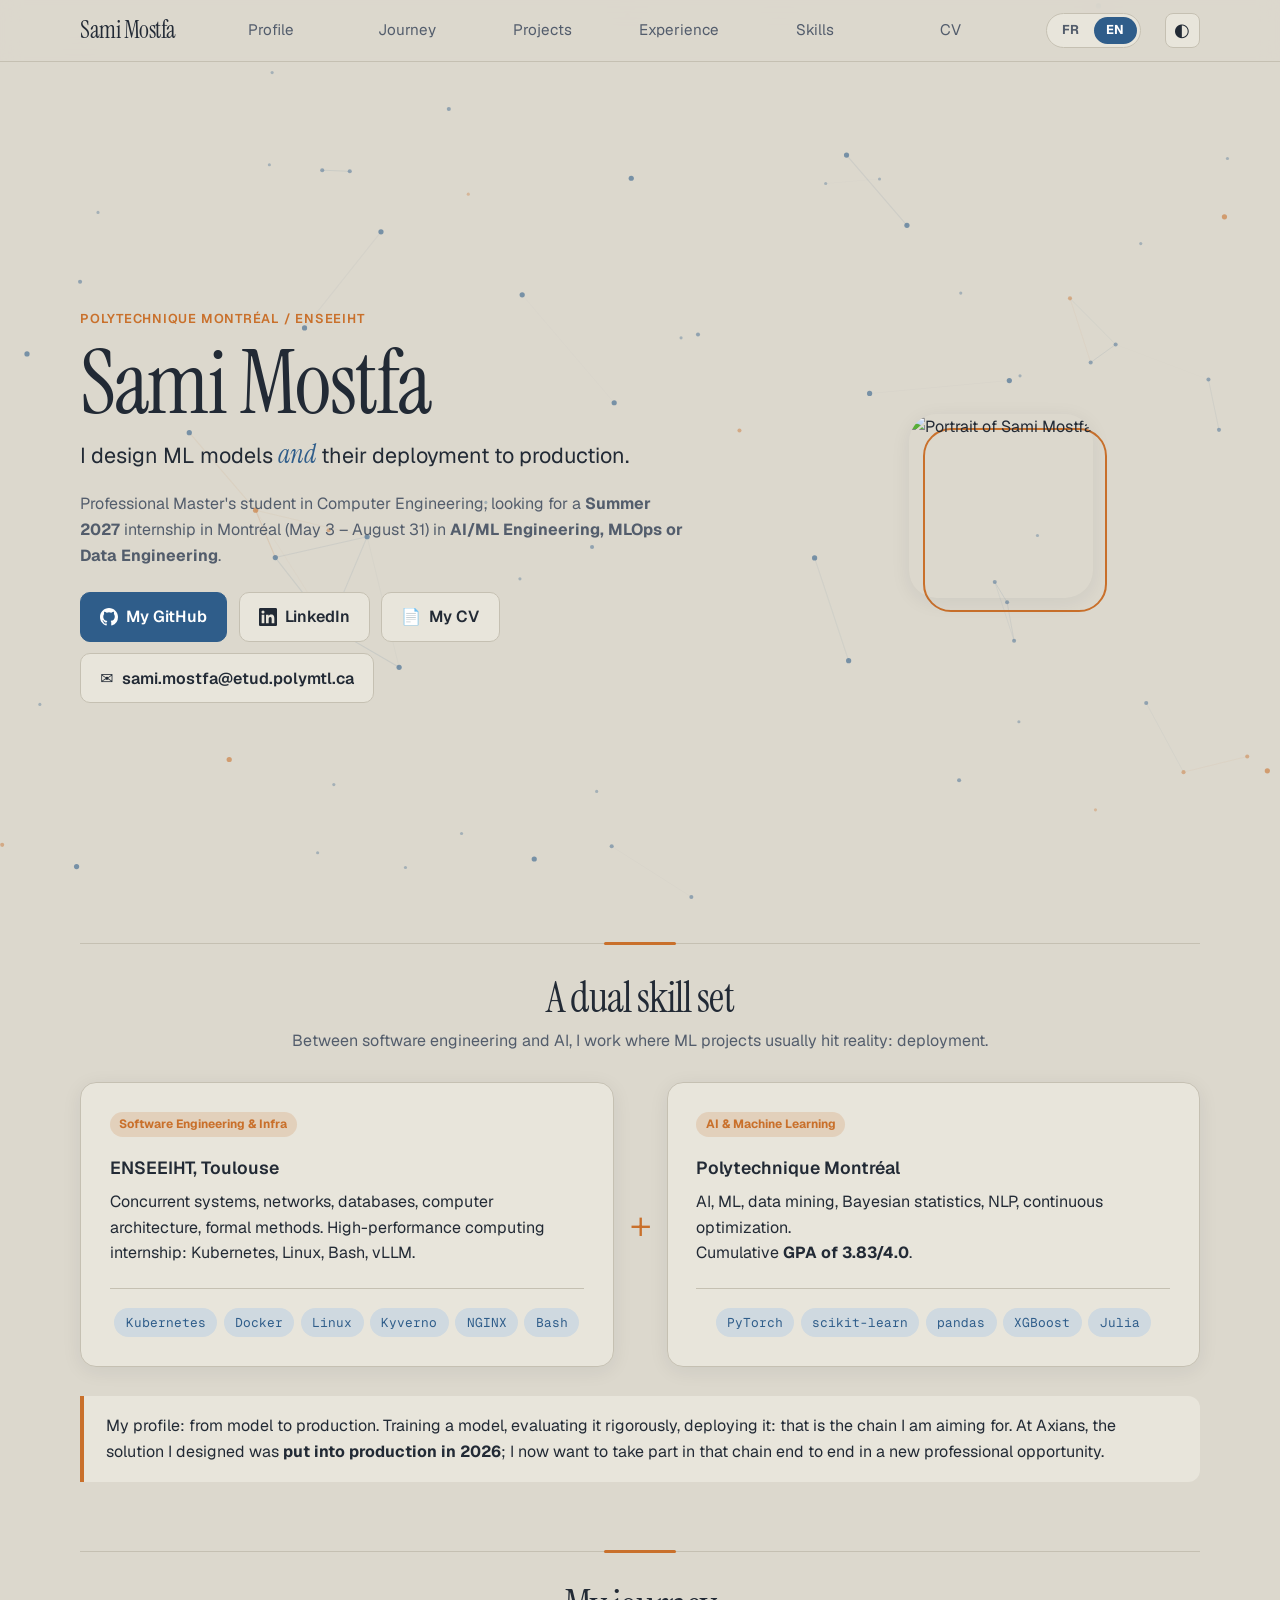
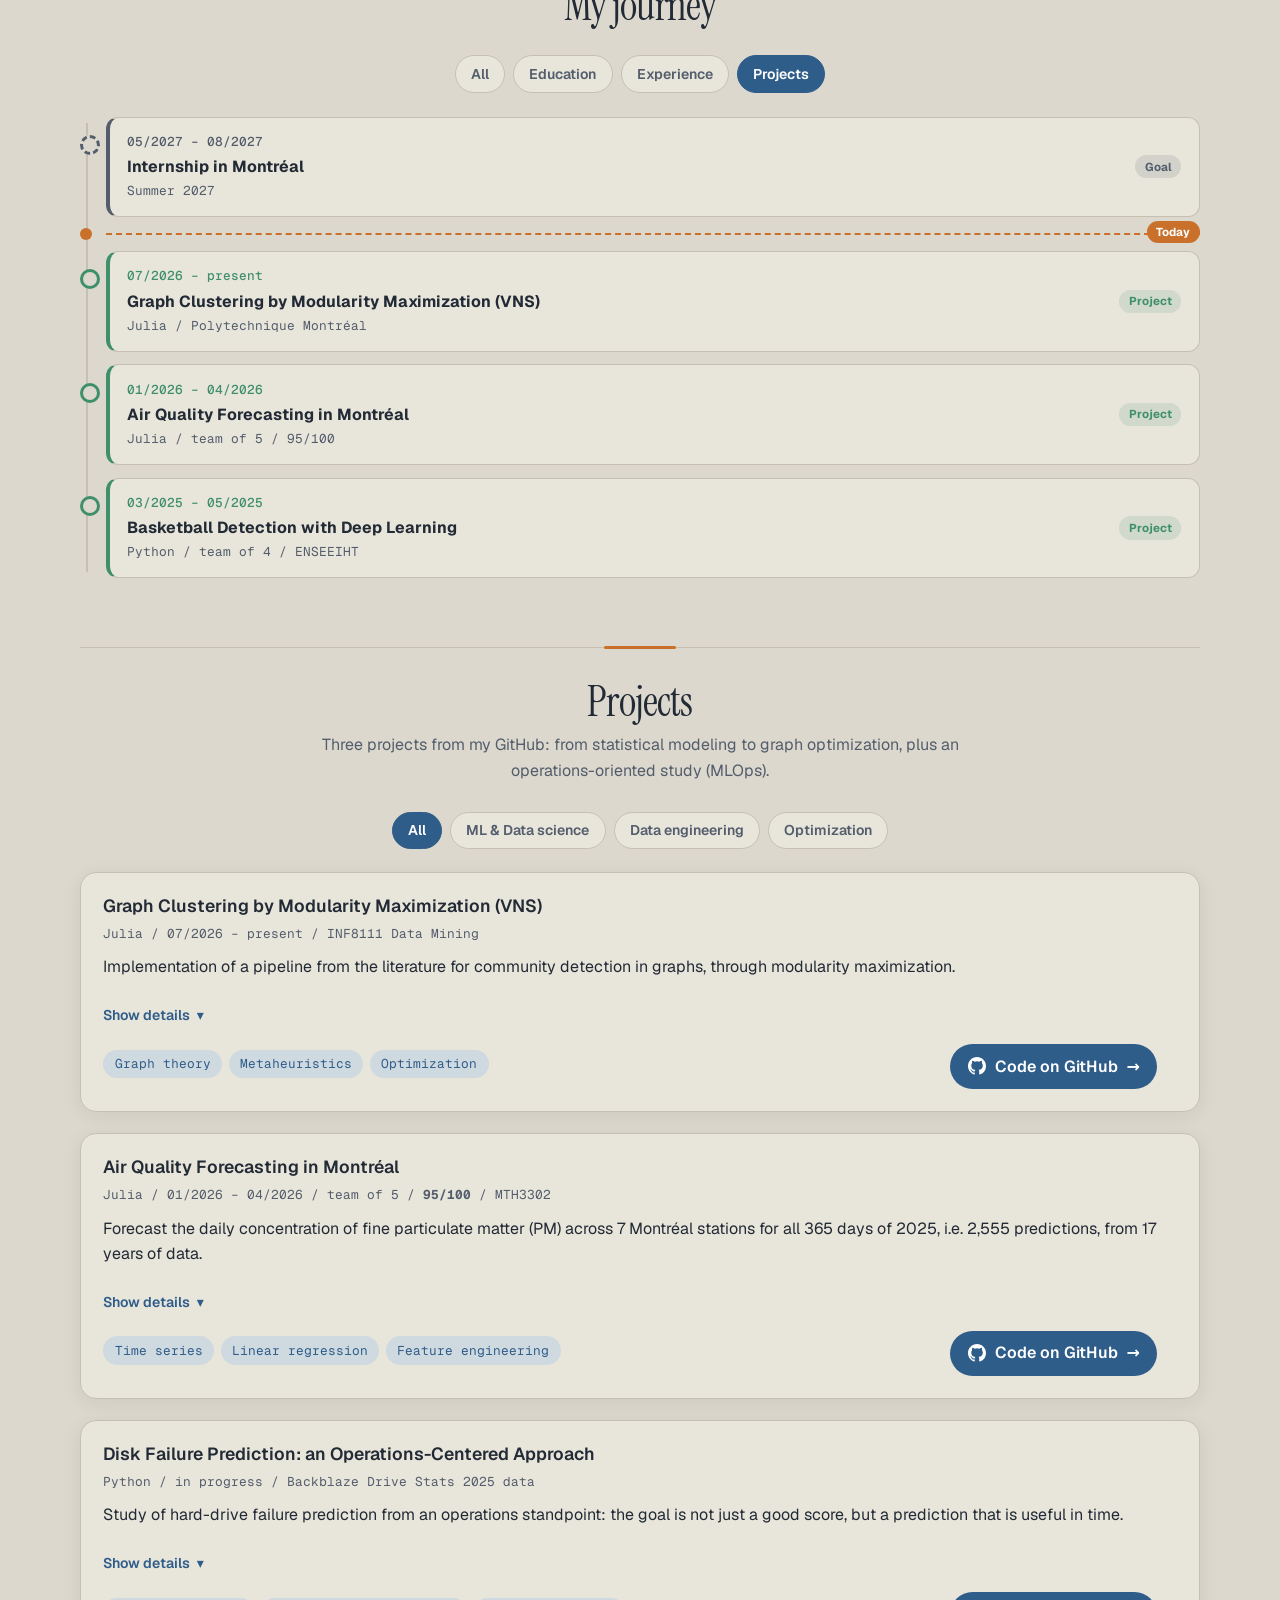
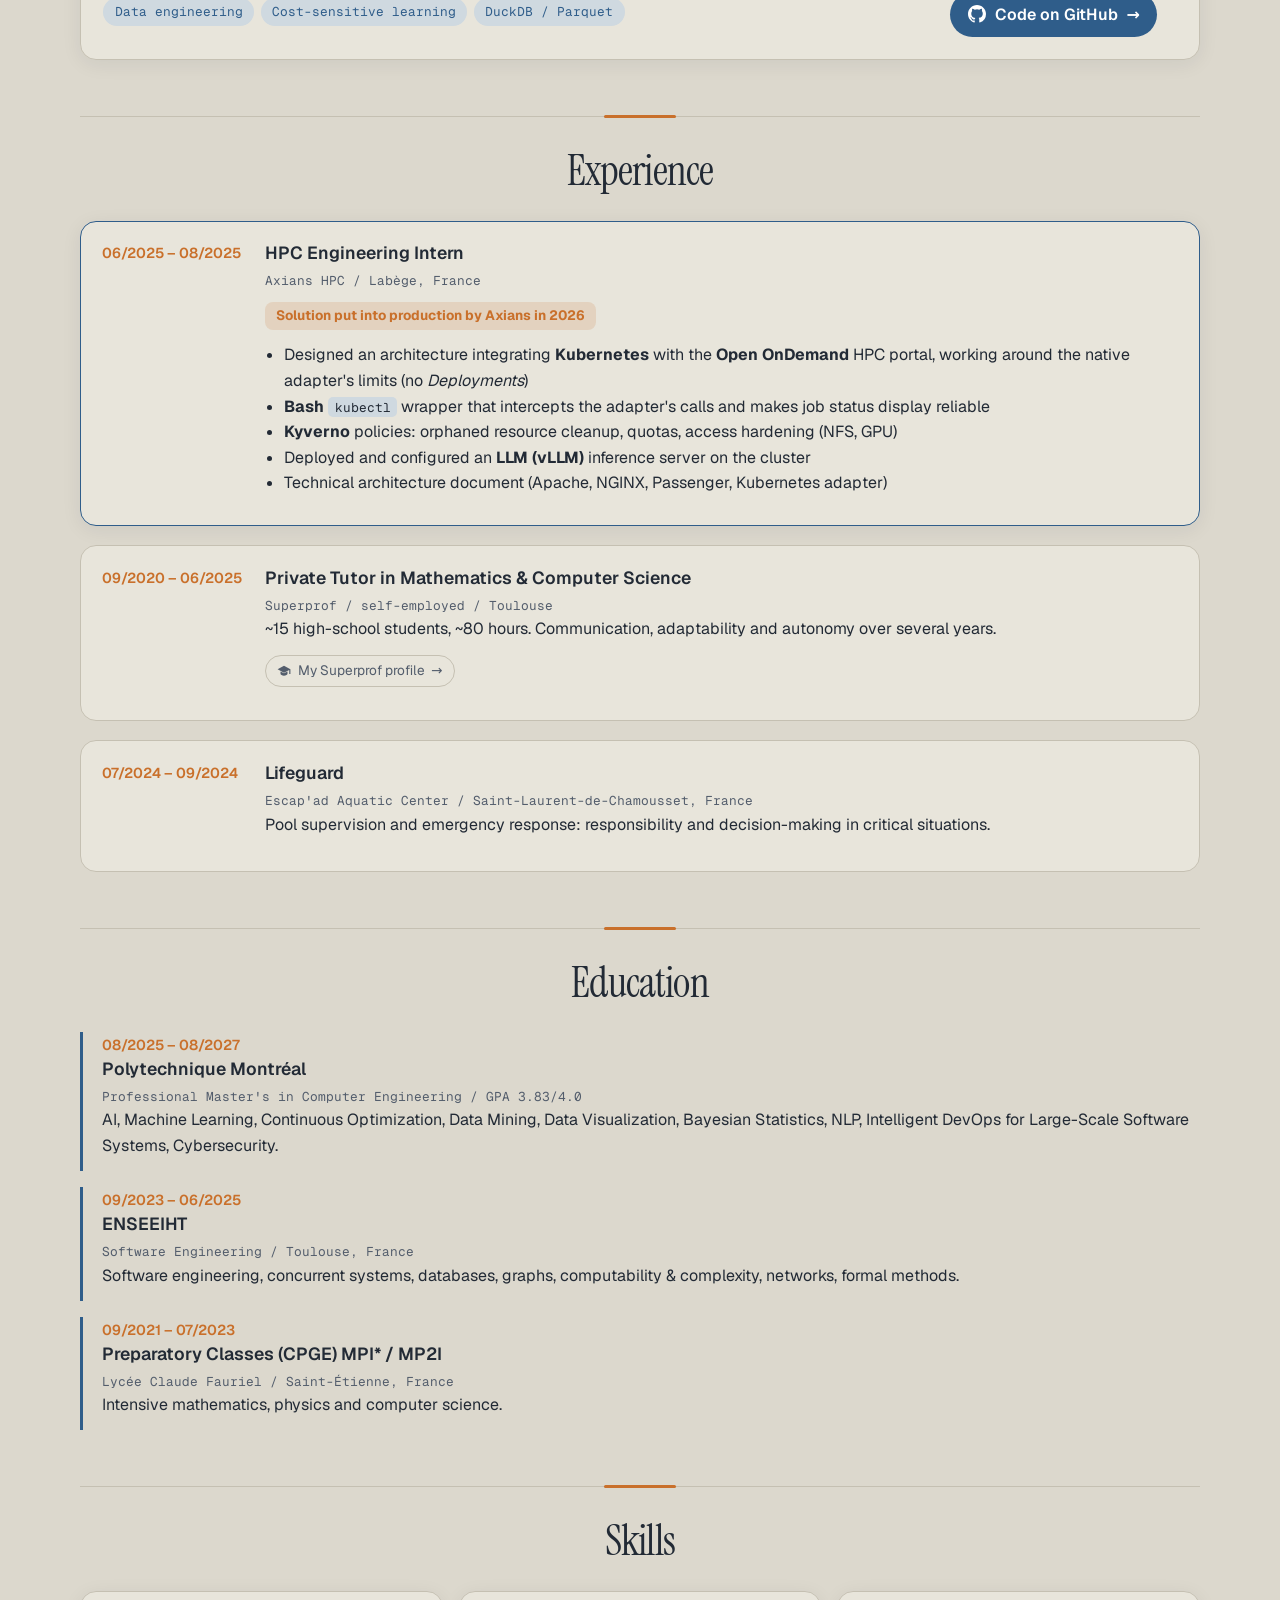
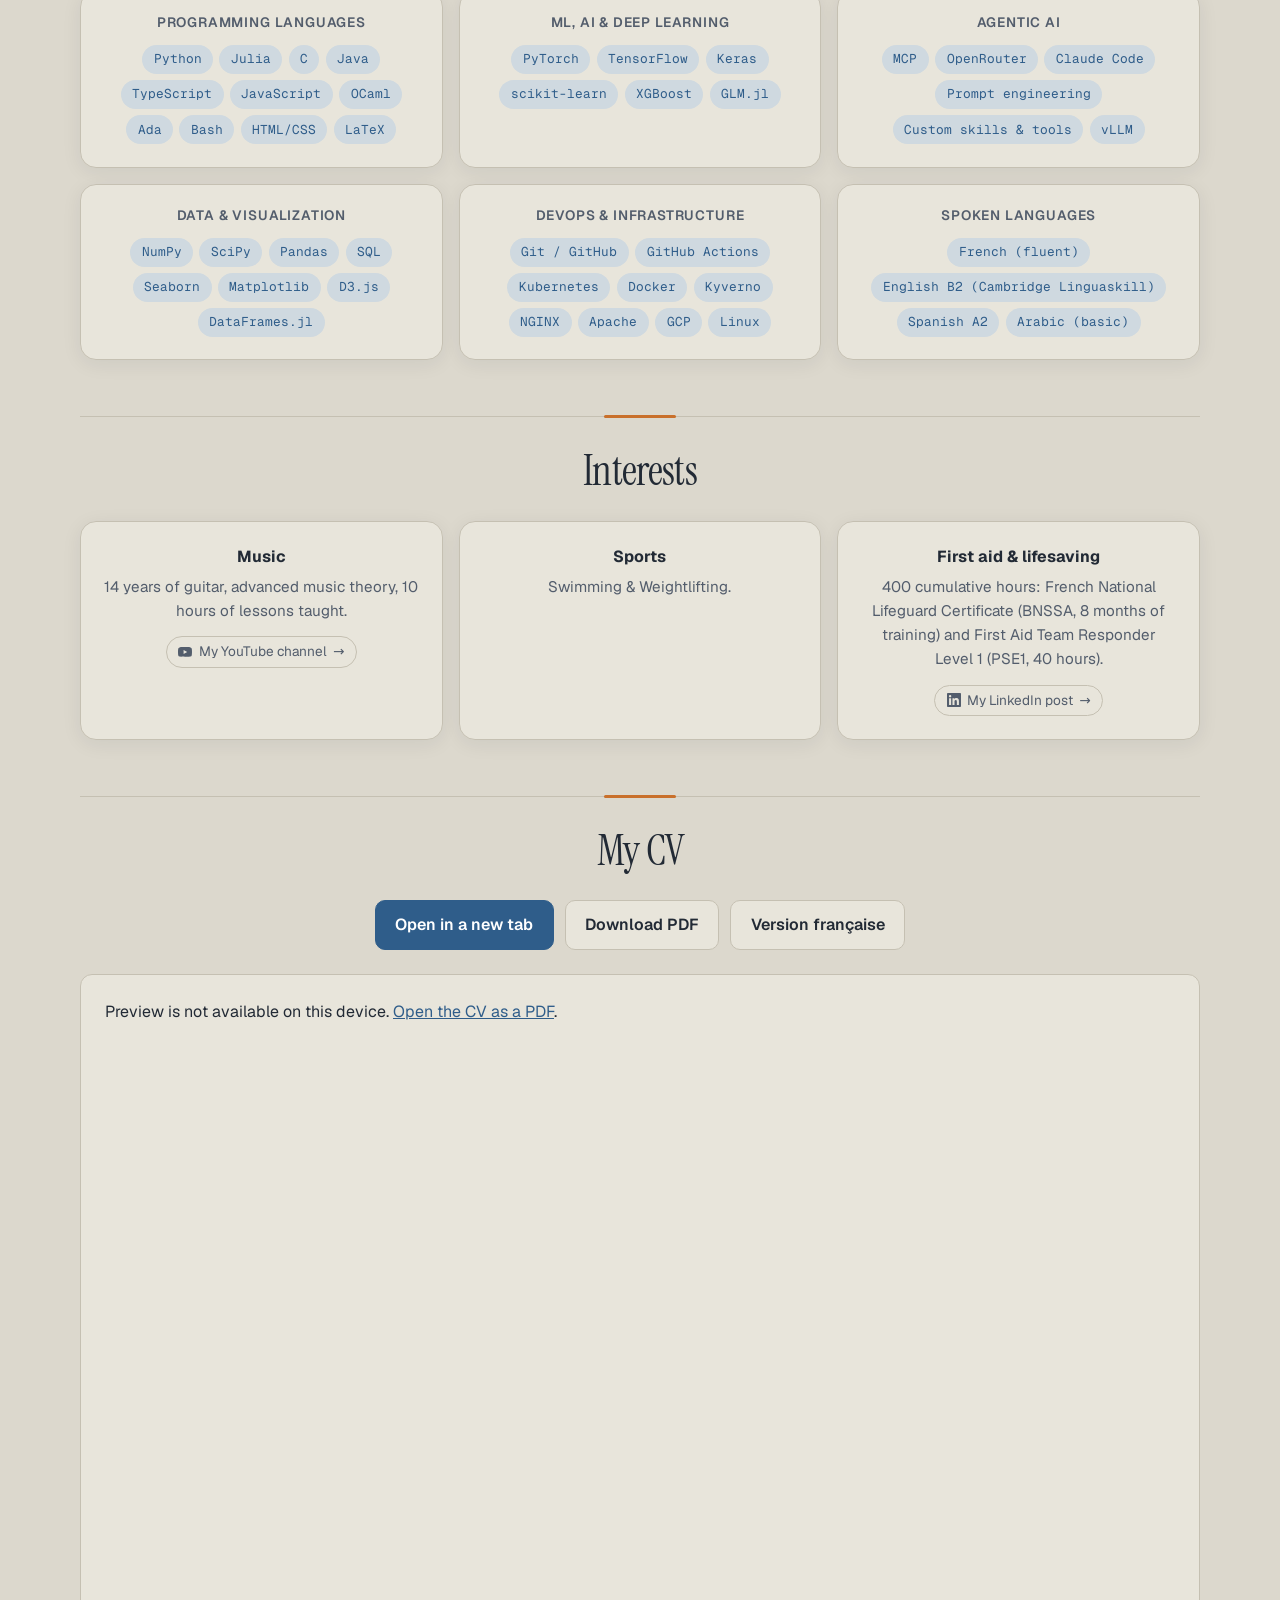
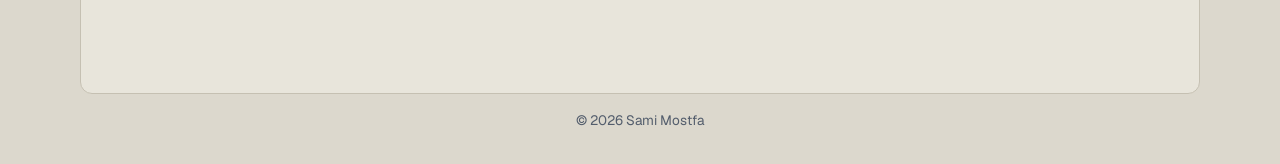
==== commit e0a98535: "Update Interests section" ====
--- a/en/index.html
+++ b/en/index.html
@@ -7,7 +7,7 @@
   <meta name="format-detection" content="telephone=no, date=no, address=no, email=no">
   <meta name="theme-color" content="#dcd8cd">
   <script>try{var t=sessionStorage.getItem('theme');document.documentElement.dataset.theme=t||(matchMedia('(prefers-color-scheme: dark)').matches?'dark':'light')}catch(e){}</script>
-  <title>Sami Mostfa — ML & MLOps Engineer</title>
+  <title>Sami Mostfa / ML & MLOps Engineer</title>
   <meta name="description" content="Portfolio of Sami Mostfa, Professional Master's student at Polytechnique Montréal with a dual background in AI/ML and infrastructure. Seeking a Summer 2027 internship in Montréal.">
   <link rel="icon" href="../assets/sami_mostfa.jpg">
   <link rel="alternate" hreflang="fr" href="../">
@@ -16,7 +16,7 @@
   <link rel="preload" href="../assets/fonts/InstrumentSerif-latin.woff2" as="font" type="font/woff2" crossorigin>
   <link rel="preload" href="../assets/fonts/InstrumentSerif-Italic-latin.woff2" as="font" type="font/woff2" crossorigin>
   <link rel="preload" href="../assets/fonts/GeistMono-latin.woff2" as="font" type="font/woff2" crossorigin>
-  <link rel="stylesheet" href="../style.css?v=47">
+  <link rel="stylesheet" href="../style.css?v=50">
 </head>
 <body>
 
@@ -348,8 +348,8 @@
     <h2>Interests</h2>
     <div class="interests">
       <div><strong>Music</strong><p>14 years of guitar, advanced music theory, 10 hours of lessons taught.</p><p class="links"><a class="gh-btn yt-btn" href="https://youtube.com/@sami.musiic" target="_blank" rel="noopener"><svg viewBox="0 0 24 24" width="18" height="18" aria-hidden="true" fill="currentColor"><path d="M23.5 6.2a3 3 0 0 0-2.1-2.1C19.5 3.6 12 3.6 12 3.6s-7.5 0-9.4.5A3 3 0 0 0 .5 6.2C0 8.1 0 12 0 12s0 3.9.5 5.8a3 3 0 0 0 2.1 2.1c1.9.5 9.4.5 9.4.5s7.5 0 9.4-.5a3 3 0 0 0 2.1-2.1c.5-1.9.5-5.8.5-5.8s0-3.9-.5-5.8zM9.6 15.6V8.4l6.2 3.6-6.2 3.6z"/></svg><span>My YouTube channel</span><span class="gh-arrow" aria-hidden="true">→</span></a></p></div>
+      <div><strong>Sports</strong><p>Swimming & Weightlifting.</p></div>
       <div><strong>First aid & lifesaving</strong><p>400 cumulative hours: French National Lifeguard Certificate (BNSSA, 8 months of training) and First Aid Team Responder Level 1 (PSE1, 40 hours).</p><p class="links"><a class="gh-btn yt-btn" href="https://lnkd.in/p/gyZB-2-i" target="_blank" rel="noopener"><svg viewBox="0 0 24 24" width="18" height="18" aria-hidden="true" fill="currentColor"><path d="M20.45 20.45h-3.56v-5.57c0-1.33-.02-3.04-1.85-3.04-1.85 0-2.14 1.45-2.14 2.94v5.67H9.35V9h3.41v1.56h.05c.48-.9 1.64-1.85 3.37-1.85 3.6 0 4.27 2.37 4.27 5.46v6.28zM5.34 7.43a2.06 2.06 0 1 1 0-4.13 2.06 2.06 0 0 1 0 4.13zM7.12 20.45H3.56V9h3.56v11.45zM22.22 0H1.77C.79 0 0 .77 0 1.73v20.54C0 23.23.79 24 1.77 24h20.45c.98 0 1.78-.77 1.78-1.73V1.73C24 .77 23.2 0 22.22 0z"/></svg><span>My LinkedIn post</span><span class="gh-arrow" aria-hidden="true">→</span></a></p></div>
-      <div><strong>Sports</strong><p>Swimming & Weightlifting.</p></div>
     </div>
   </section>
 
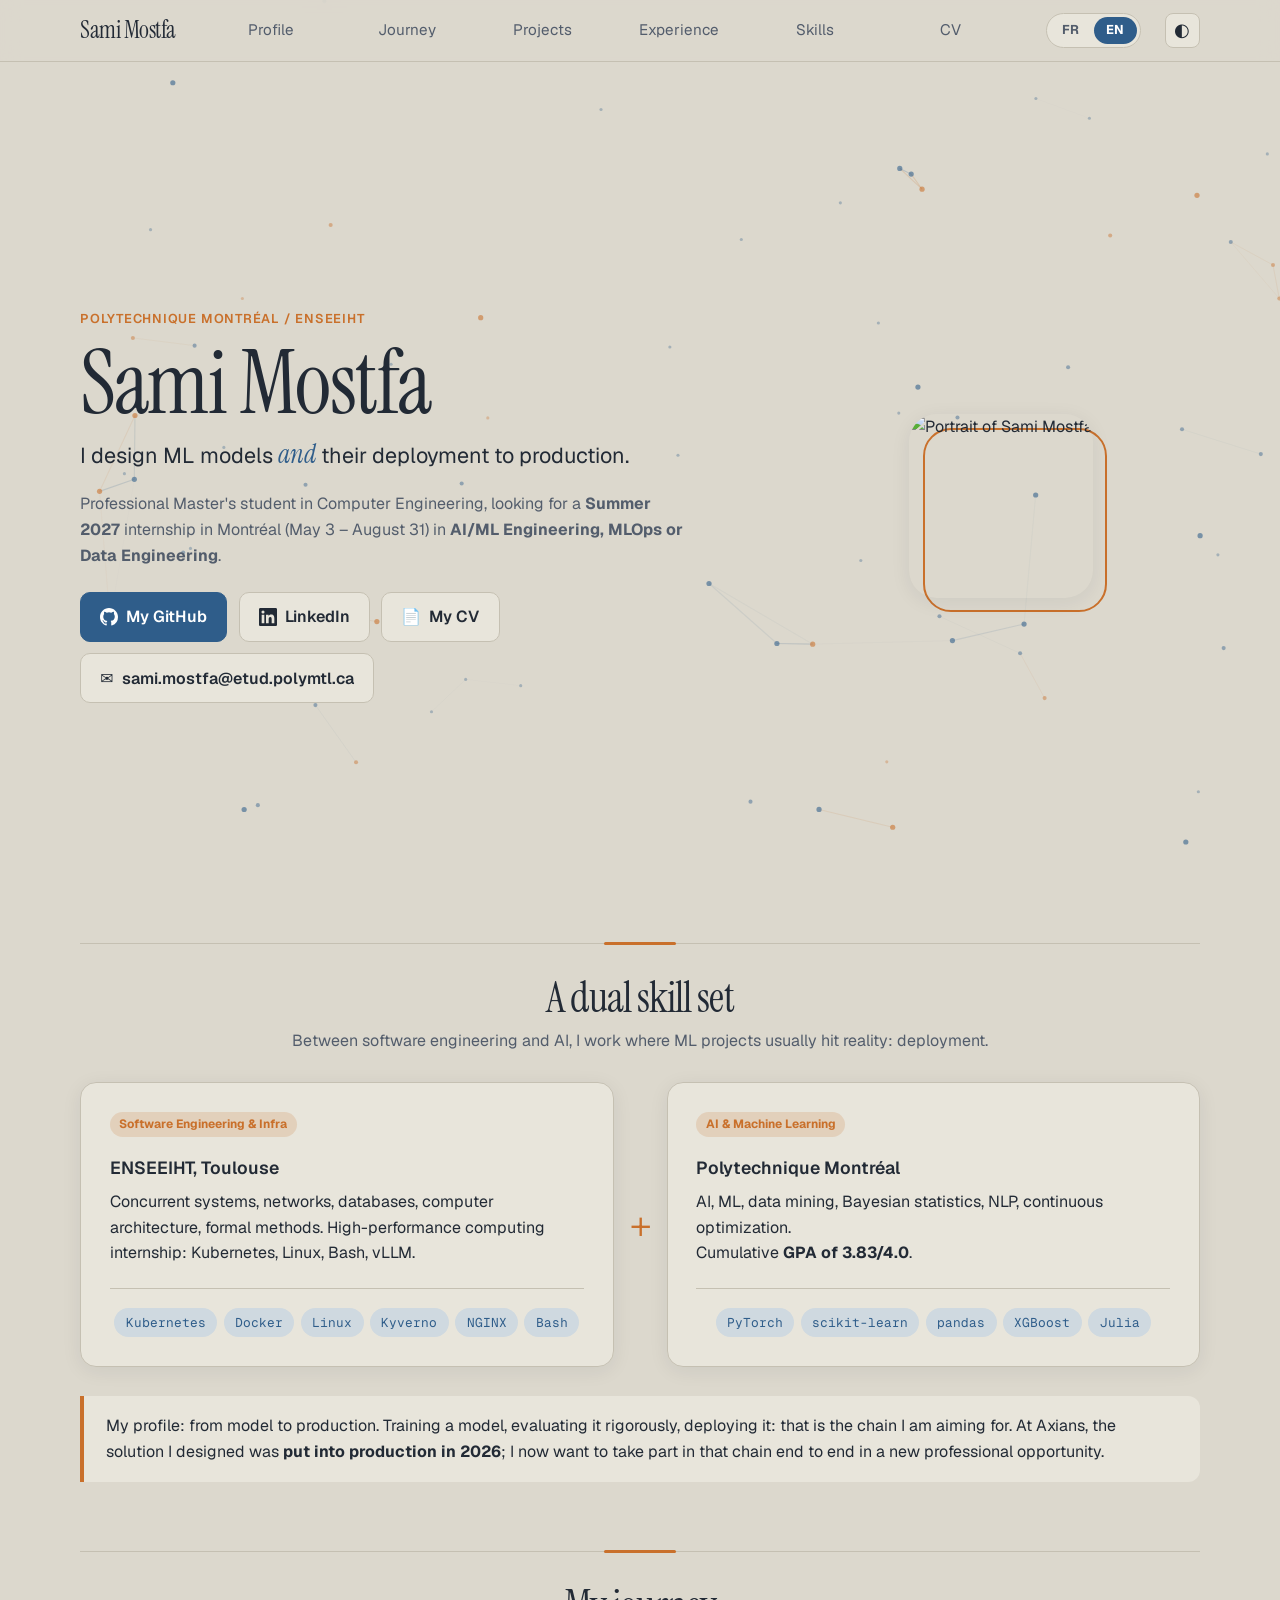
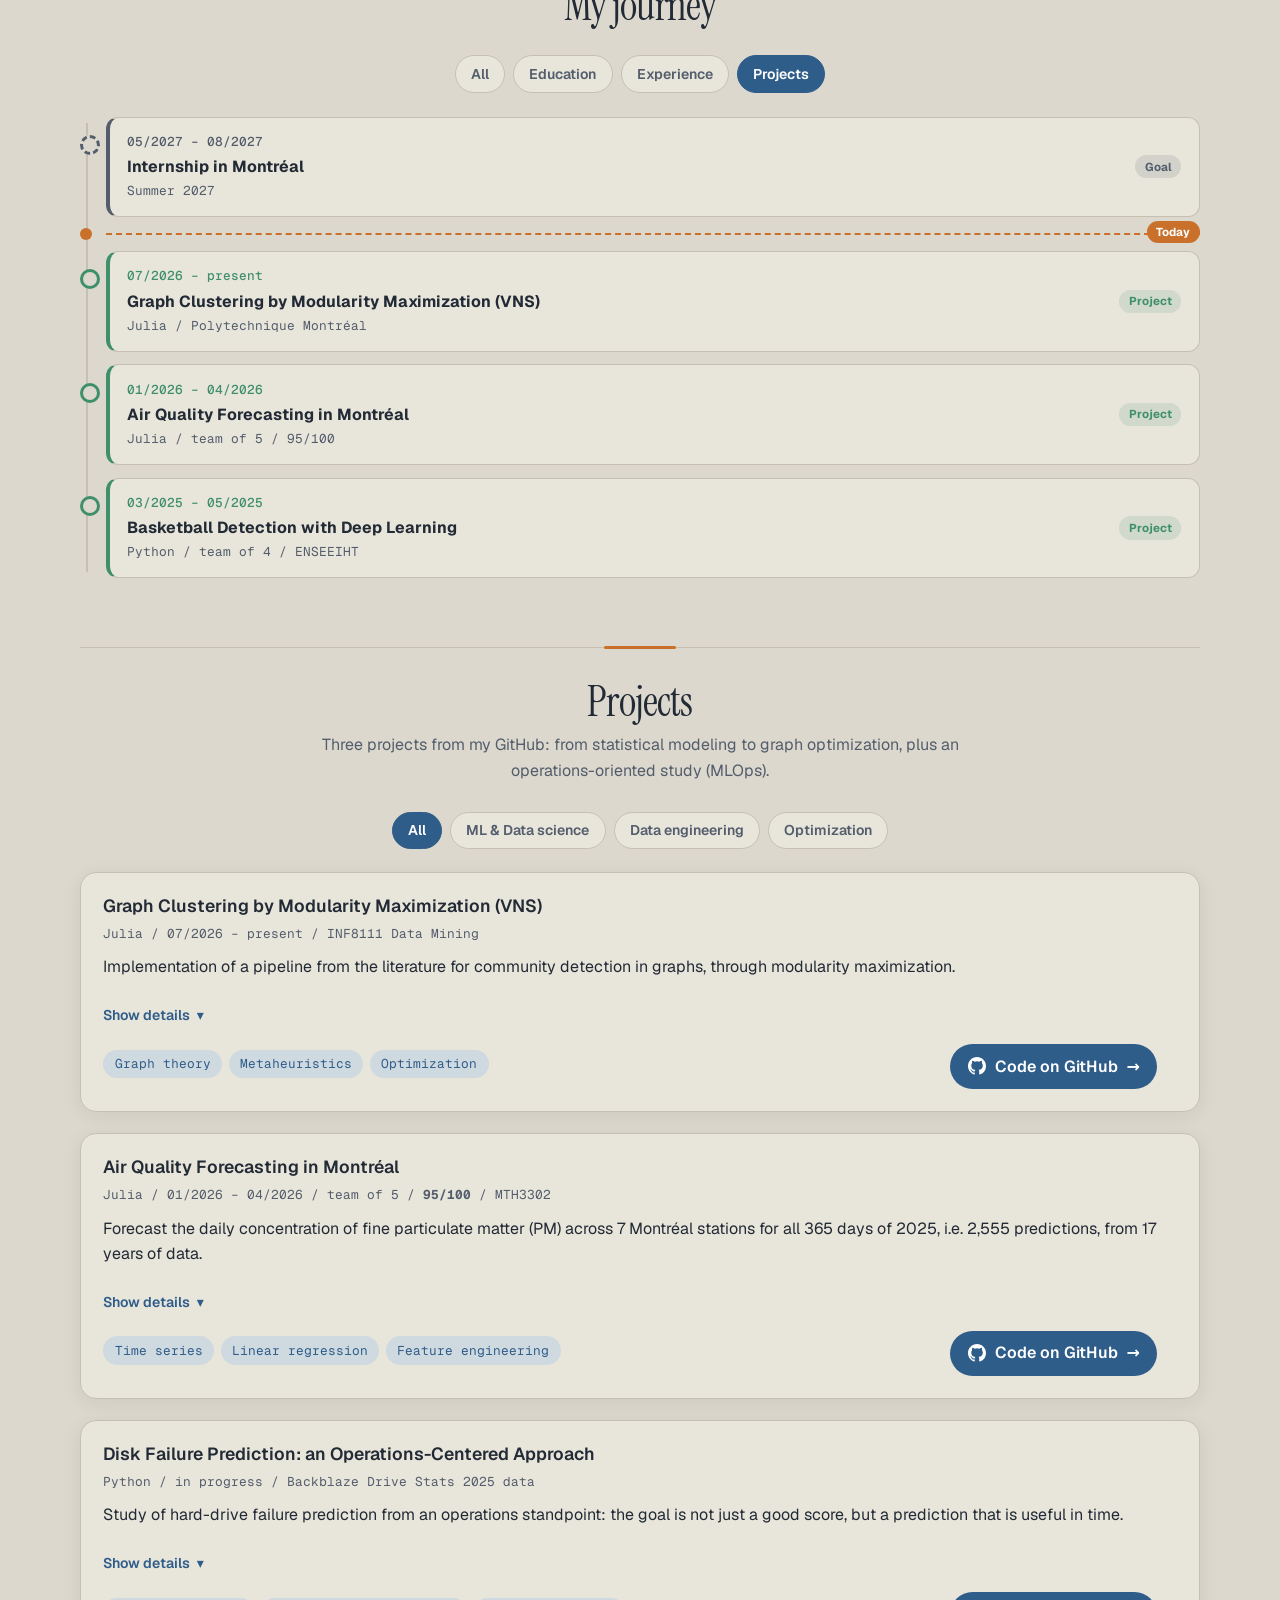
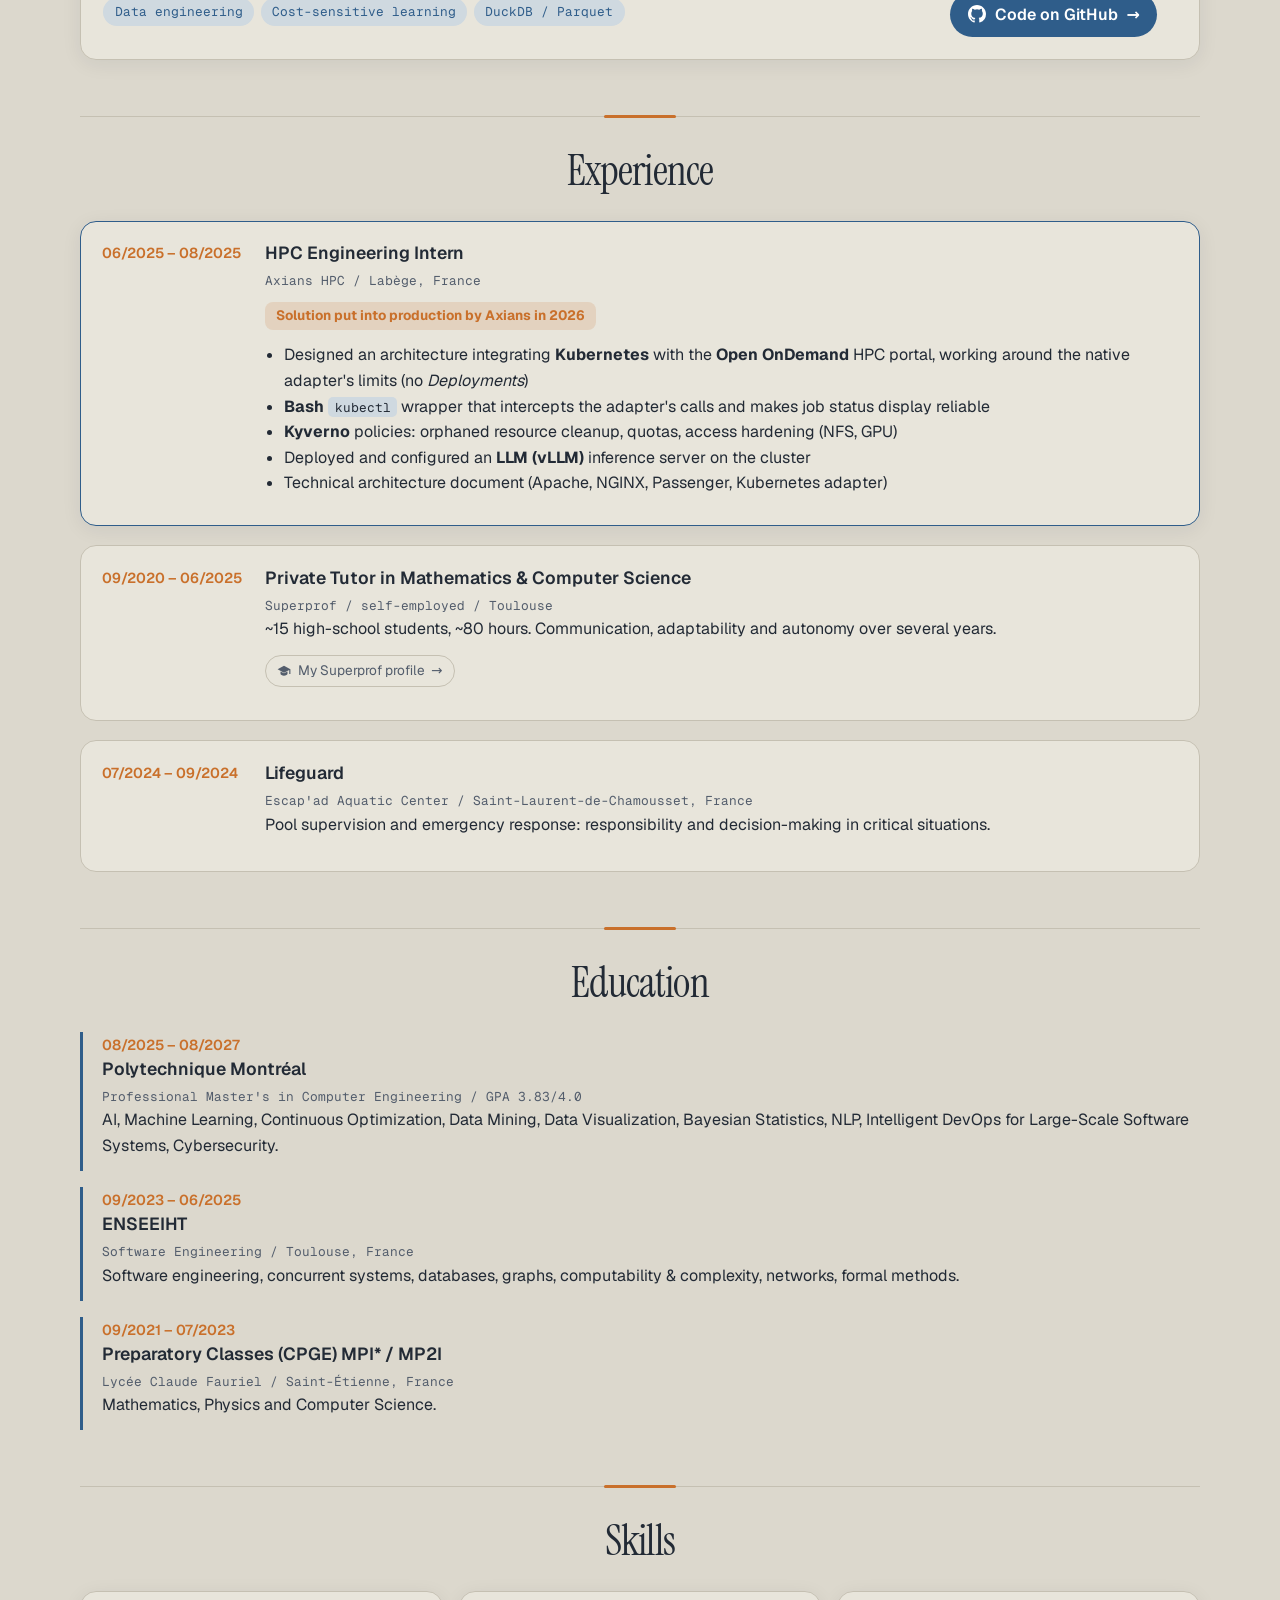
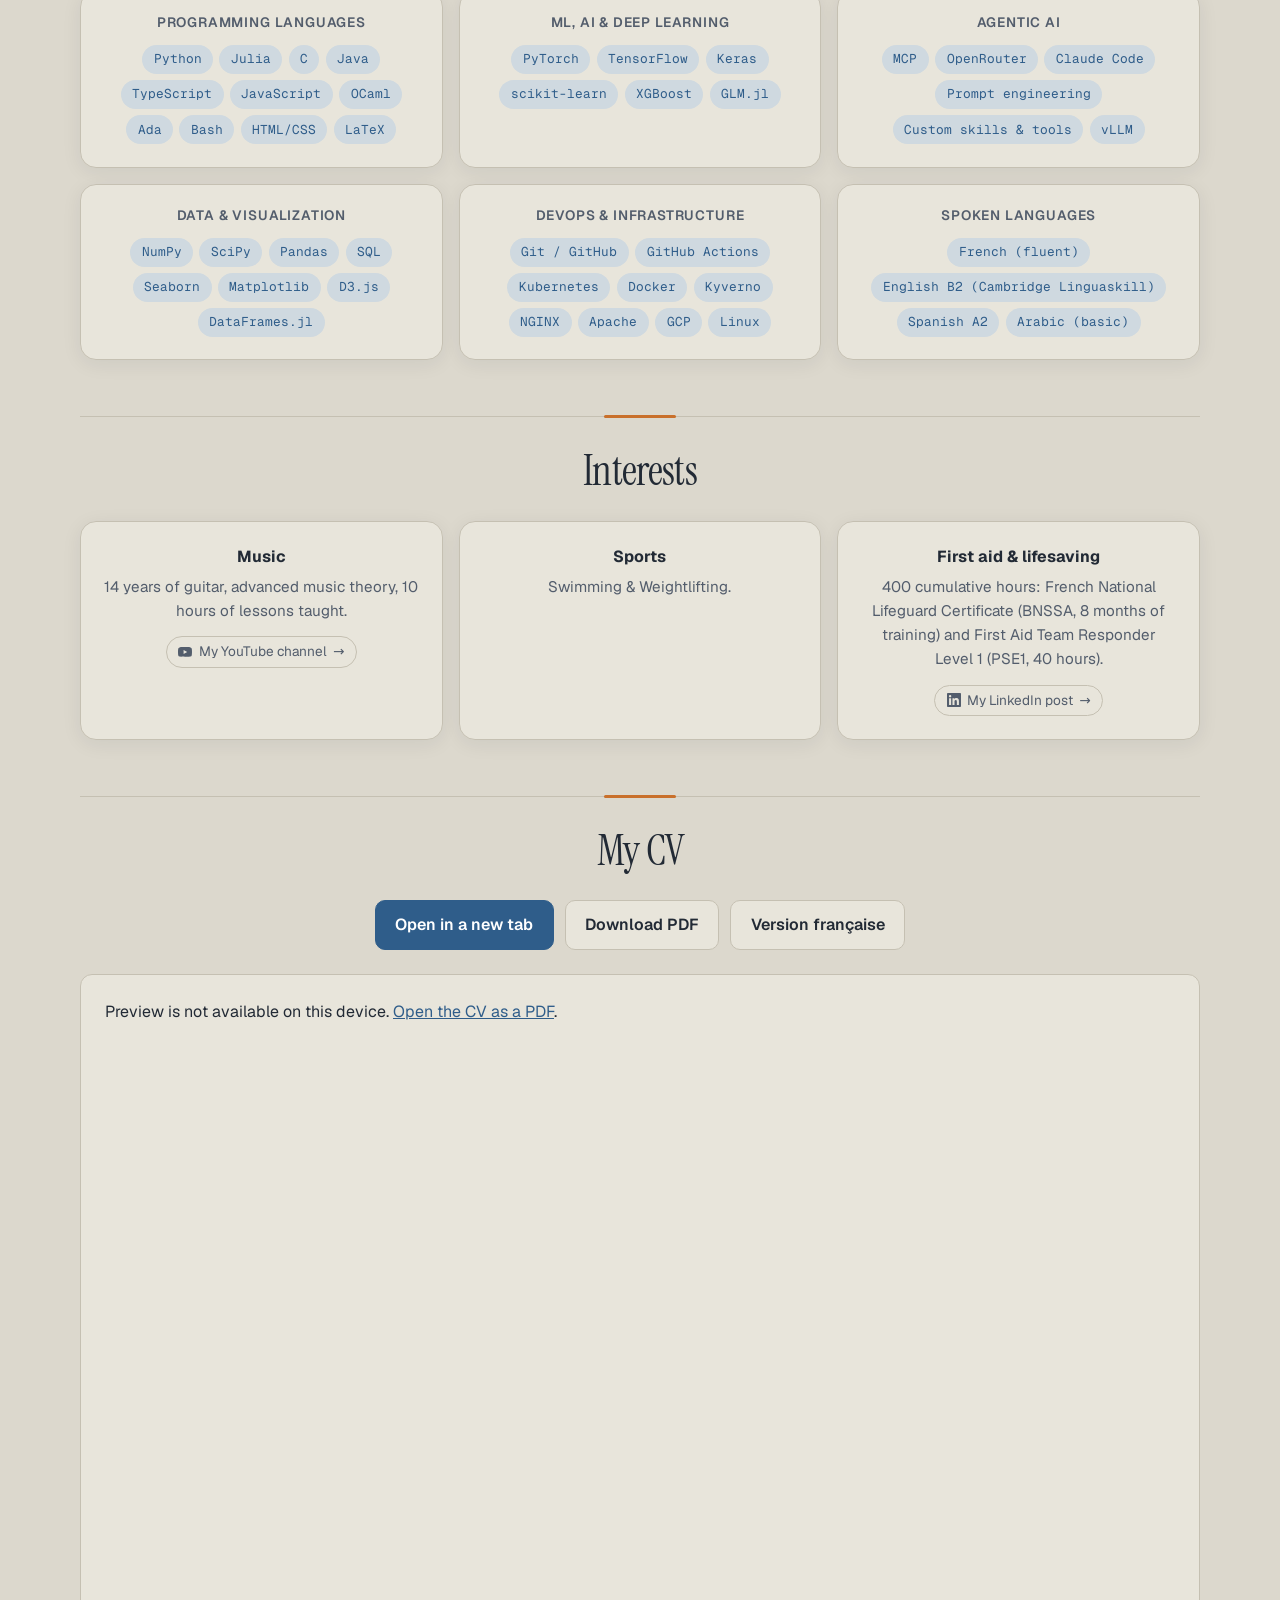
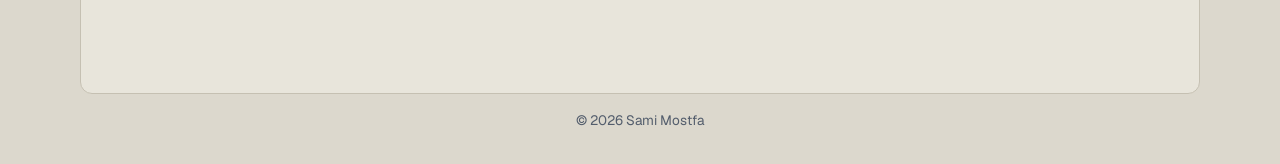
==== commit 00e3e226: "Update CPGE english description" ====
--- a/en/index.html
+++ b/en/index.html
@@ -170,7 +170,7 @@
           <span class="tl-sub">Lycée Claude Fauriel / Saint-Étienne</span>
           <span class="tl-type">Education</span>
         </button>
-        <div class="tl-detail" id="tl8"><div><p>Intensive mathematics, physics and computer science.</p></div></div>
+        <div class="tl-detail" id="tl8"><div><p>Mathematics, Physics and Computer Science.</p></div></div>
       </li>
 <li class="tl-item" data-type="experience">
         <button class="tl-card" type="button" aria-expanded="false" aria-controls="tl9">
@@ -325,7 +325,7 @@
         <span class="when">09/2021 – 07/2023</span>
         <h3>Preparatory Classes (CPGE) MPI* / MP2I</h3>
         <p class="meta">Lycée Claude Fauriel / Saint-Étienne, France</p>
-        <p>Intensive mathematics, physics and computer science.</p>
+        <p>Mathematics, Physics and Computer Science.</p>
       </article>
     </div>
   </section>
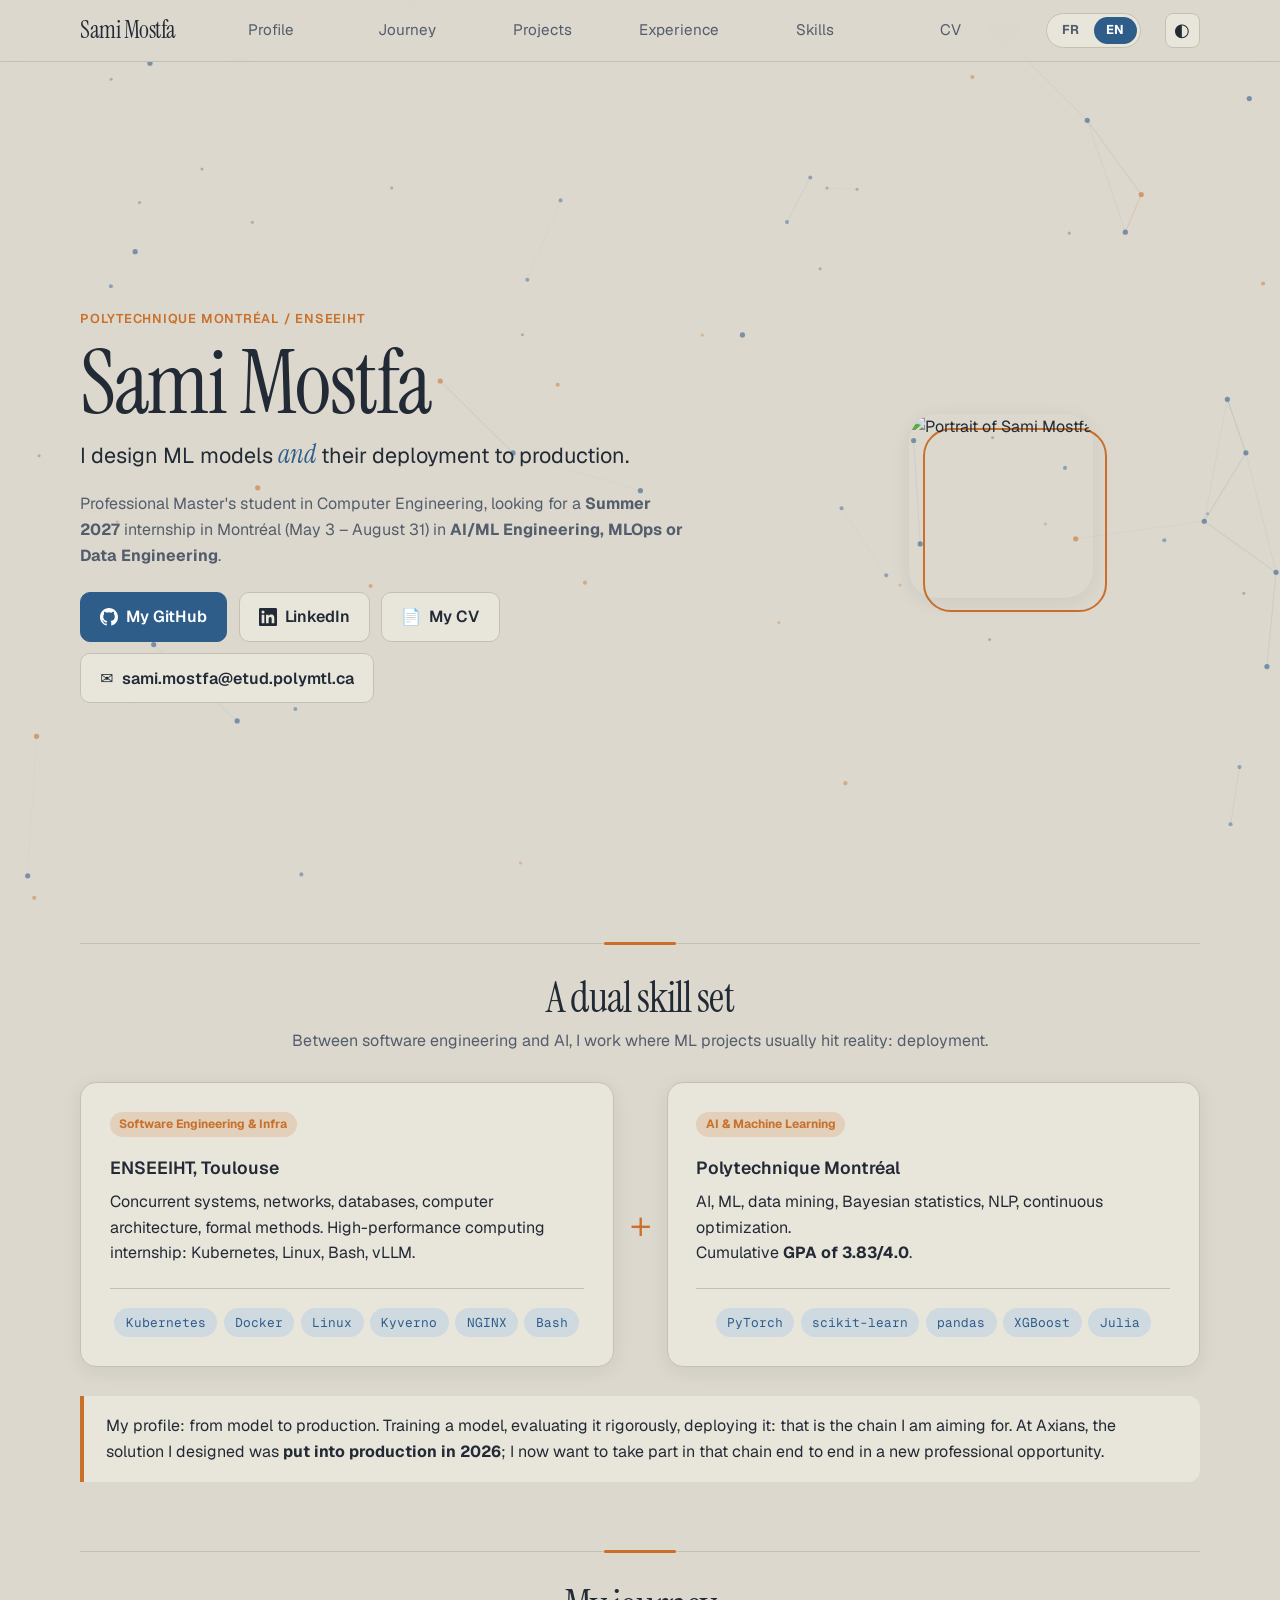
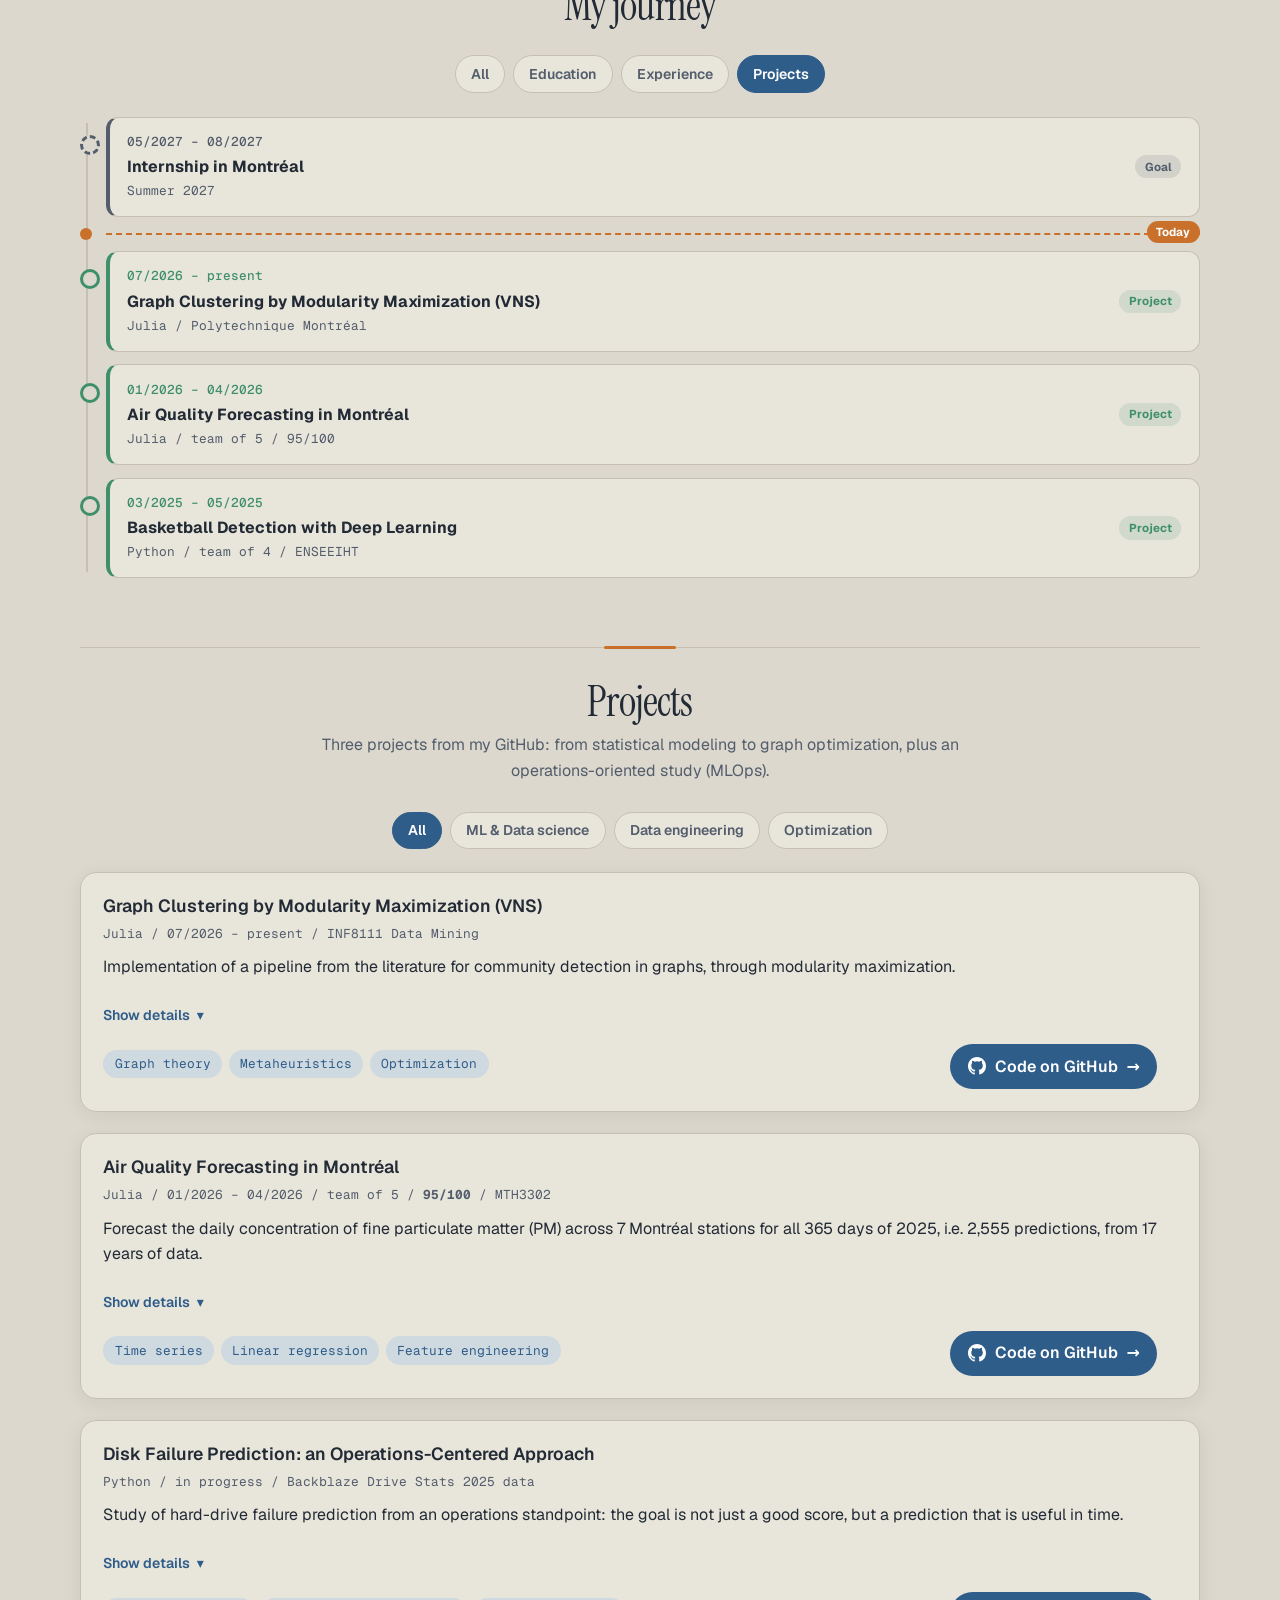
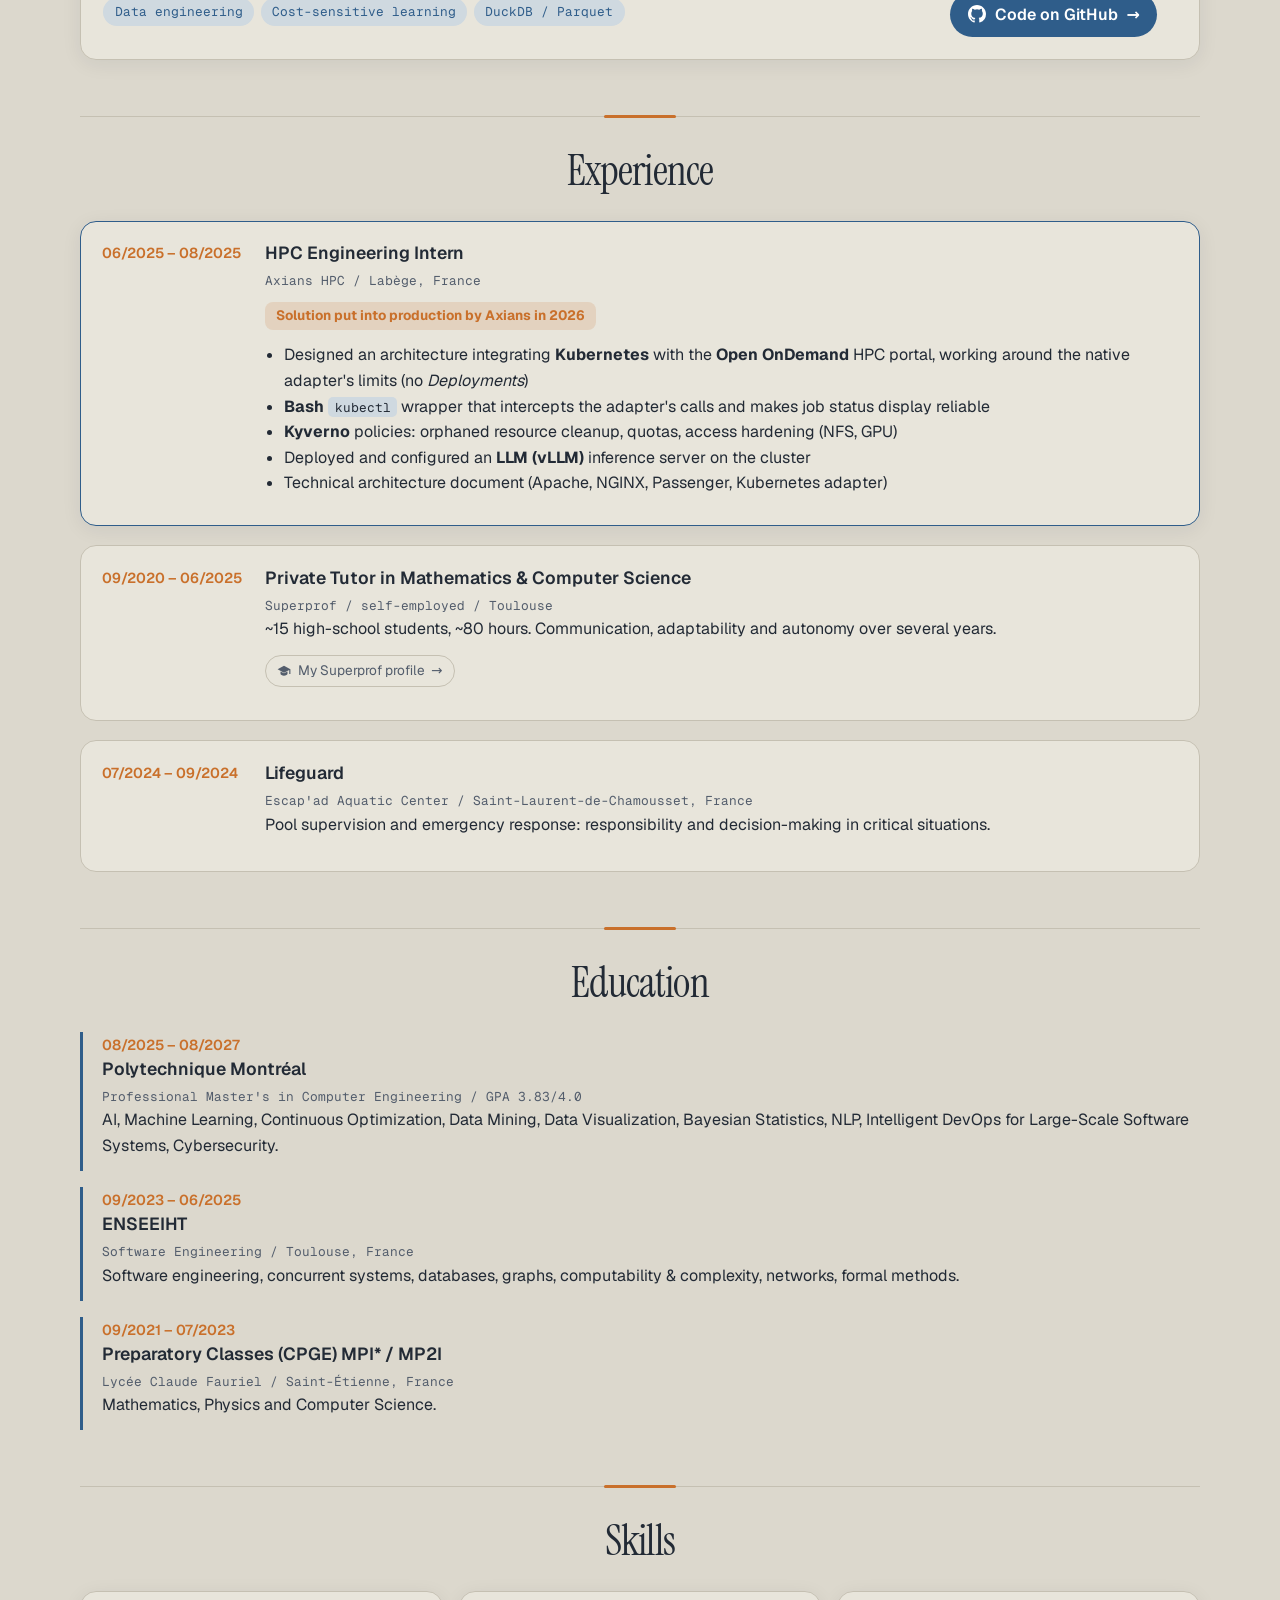
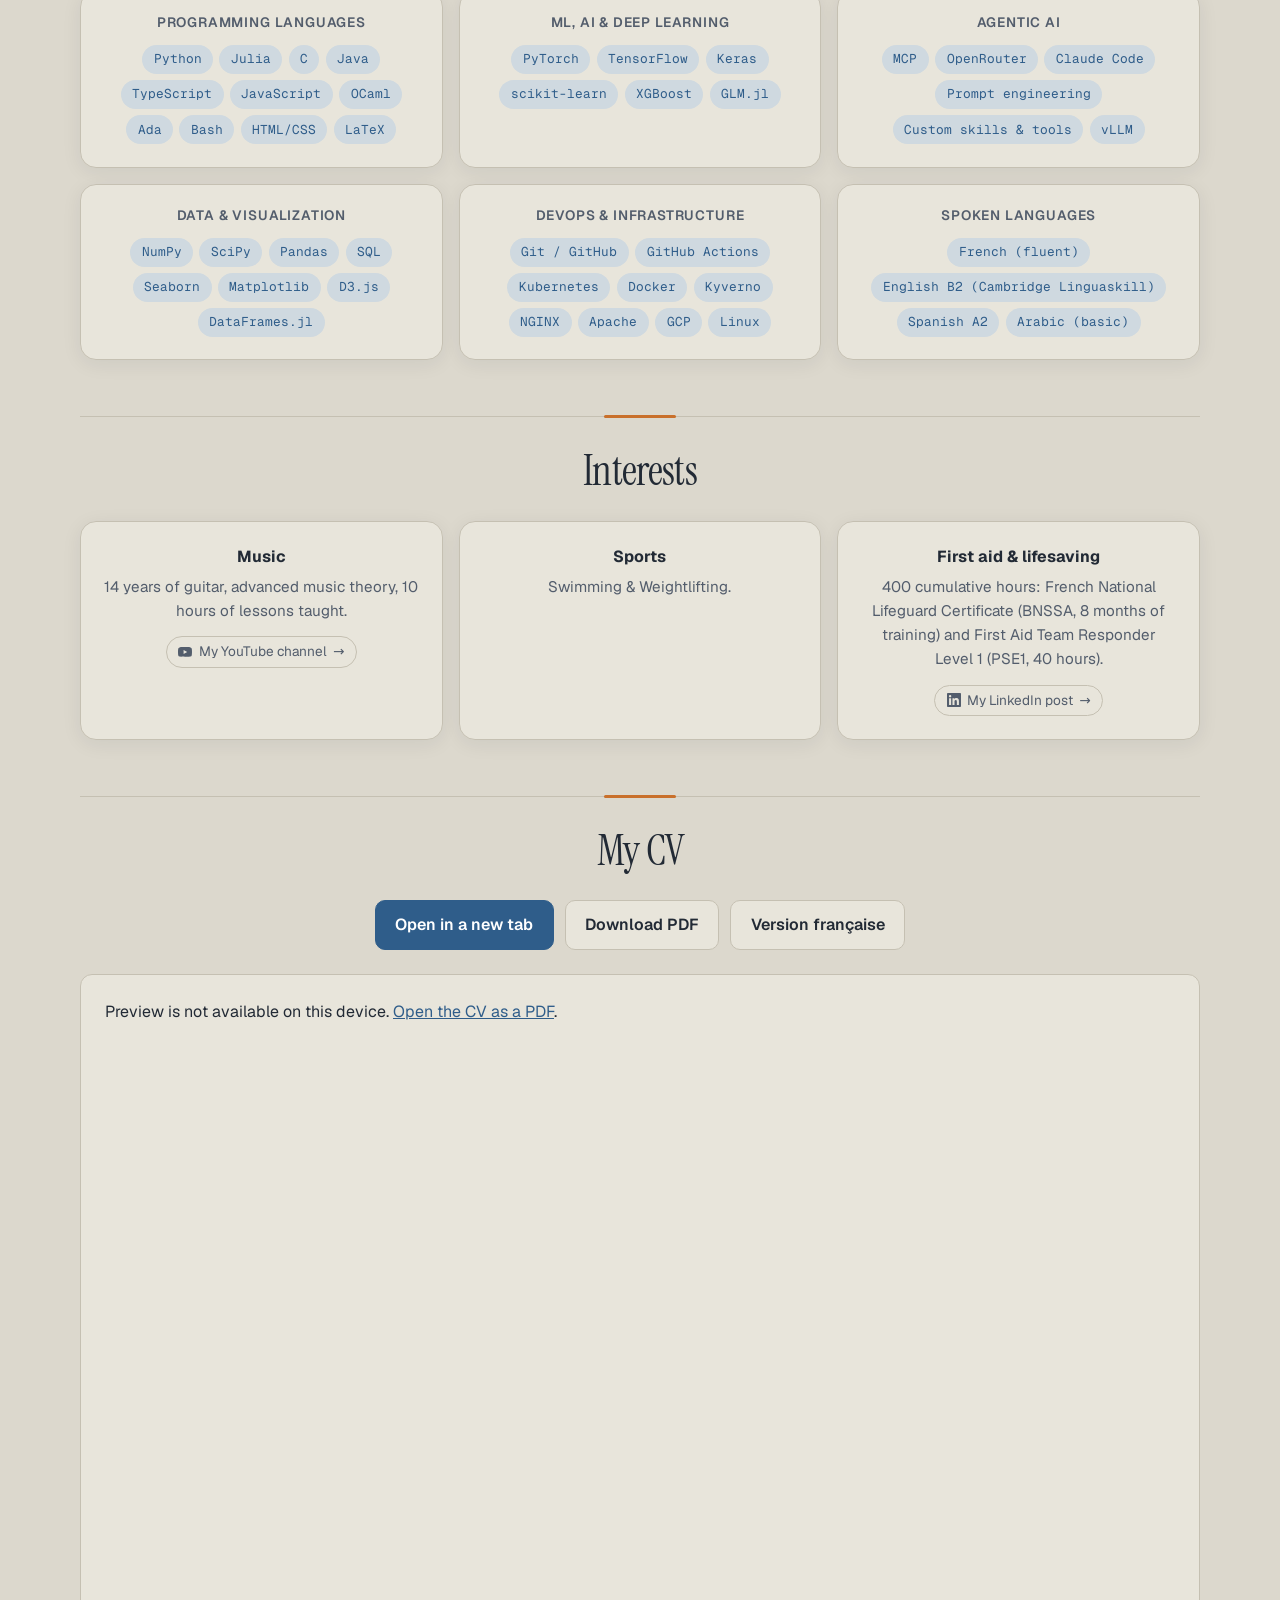
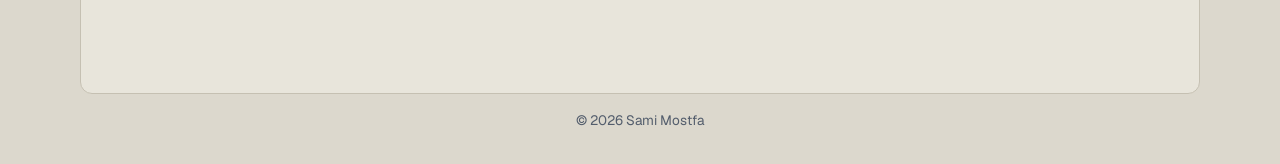
==== commit 69fca2e2: "Modify portfolio description fr/en" ====
--- a/en/index.html
+++ b/en/index.html
@@ -8,7 +8,7 @@
   <meta name="theme-color" content="#dcd8cd">
   <script>try{var t=sessionStorage.getItem('theme');document.documentElement.dataset.theme=t||(matchMedia('(prefers-color-scheme: dark)').matches?'dark':'light')}catch(e){}</script>
   <title>Sami Mostfa / ML & MLOps Engineer</title>
-  <meta name="description" content="Portfolio of Sami Mostfa, Professional Master's student at Polytechnique Montréal with a dual background in AI/ML and infrastructure. Seeking a Summer 2027 internship in Montréal.">
+  <meta name="description" content="Portfolio of Sami Mostfa, M.Eng student at Polytechnique Montréal with a dual background in AI/ML and infrastructure. Seeking a Summer 2027 internship in Montréal.">
   <link rel="icon" href="../assets/sami_mostfa.jpg">
   <link rel="alternate" hreflang="fr" href="../">
   <link rel="alternate" hreflang="en" href="./">
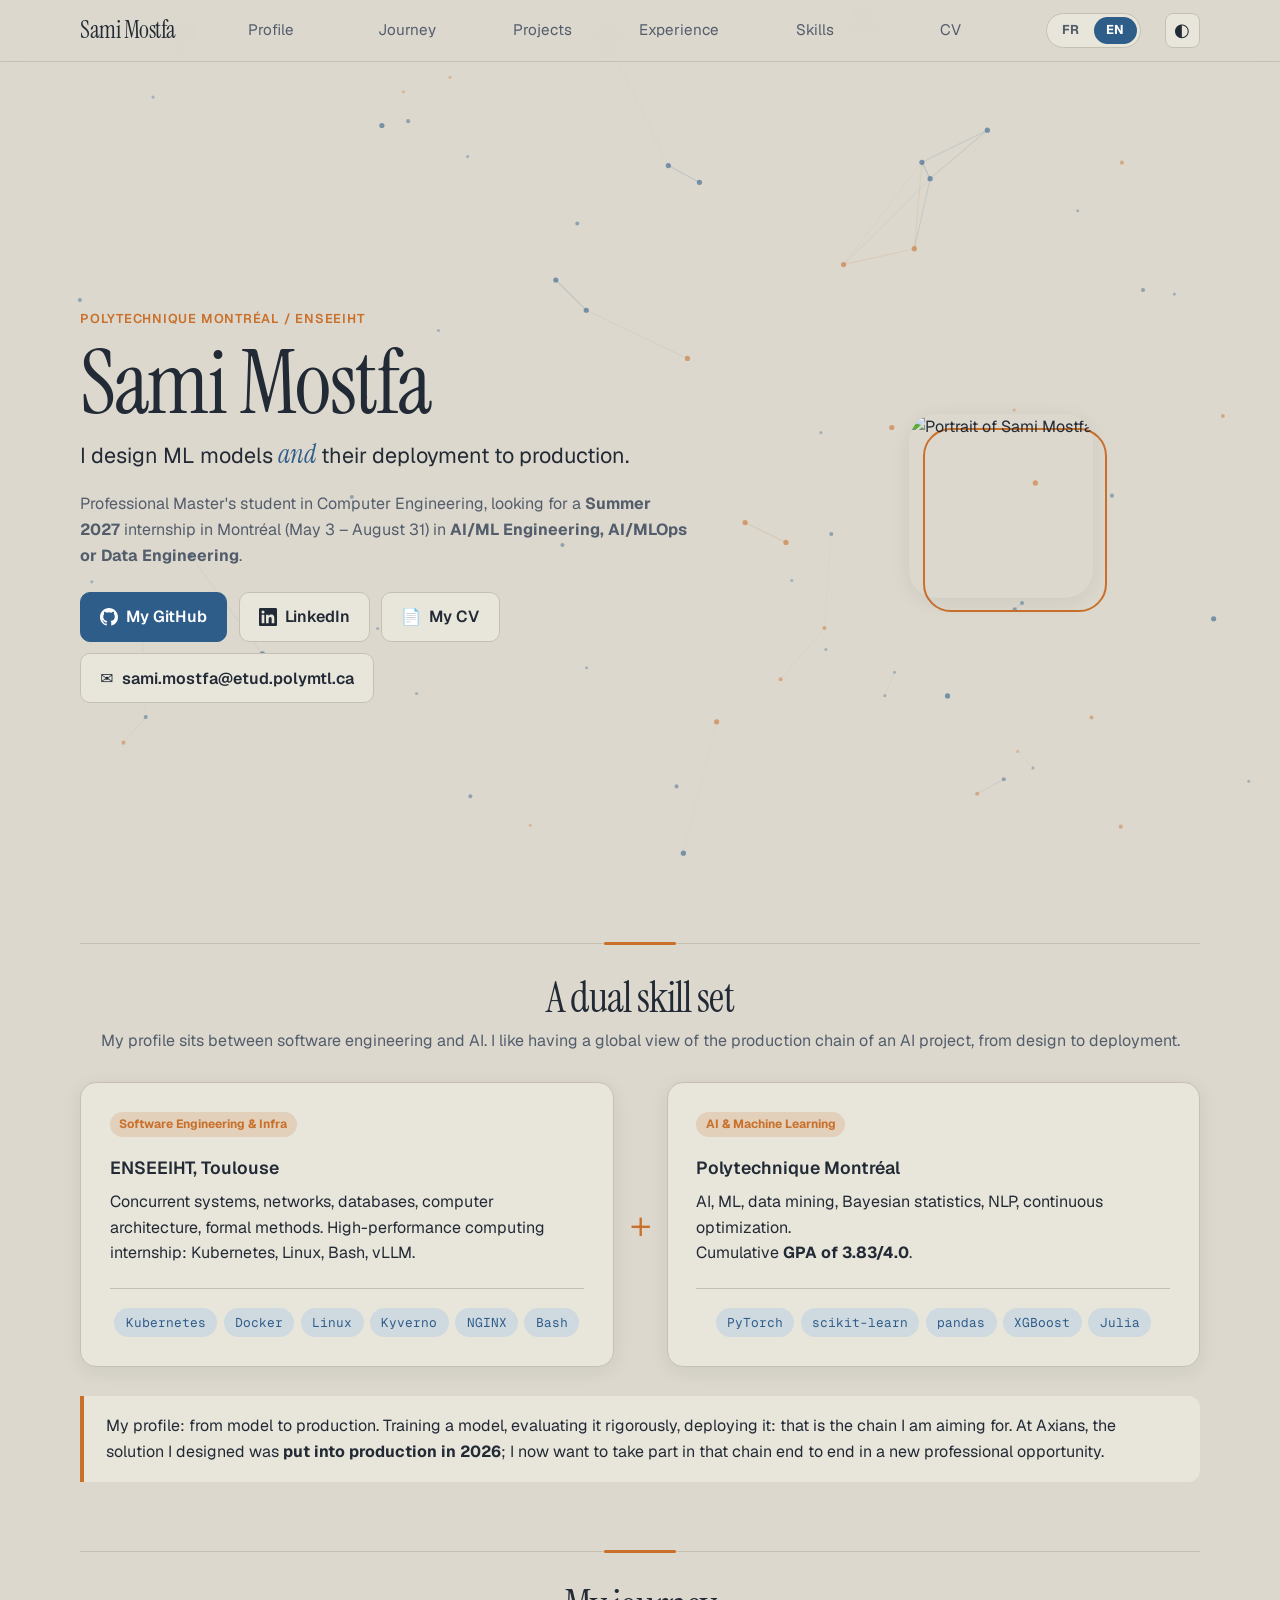
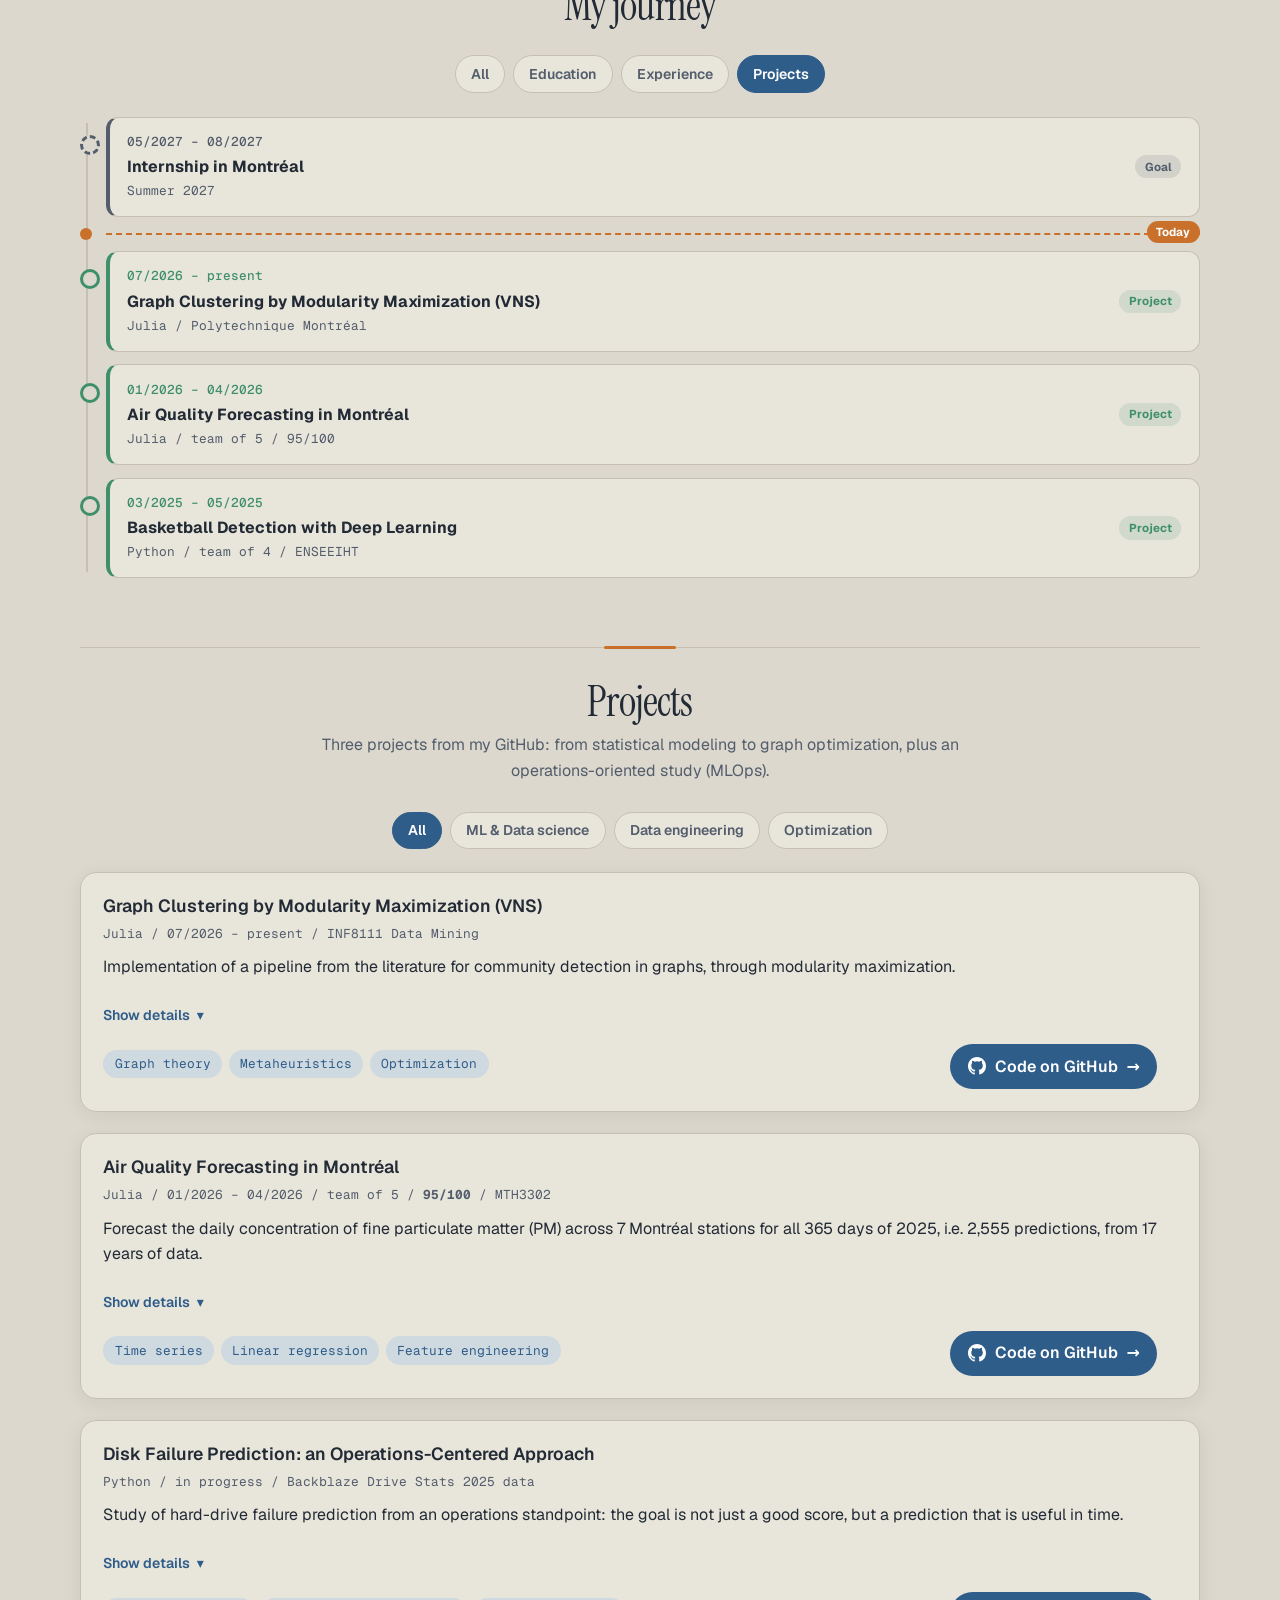
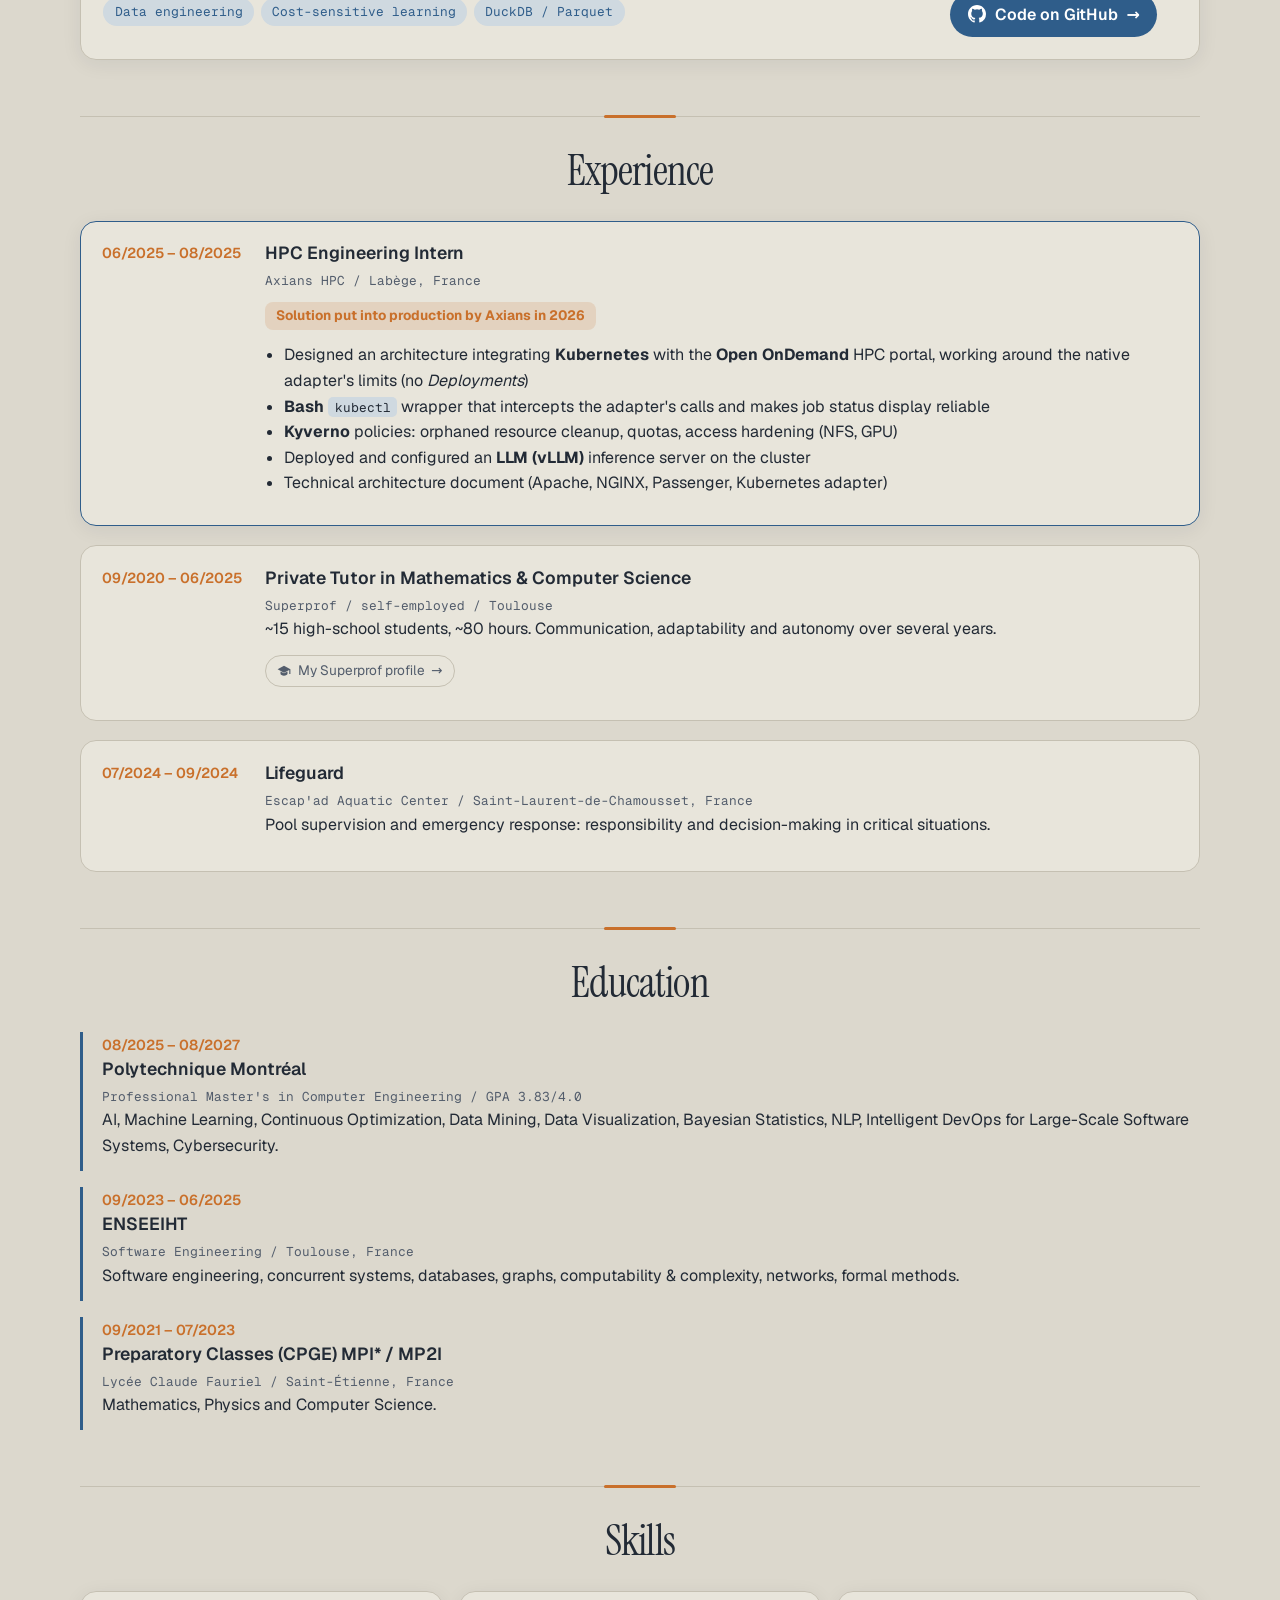
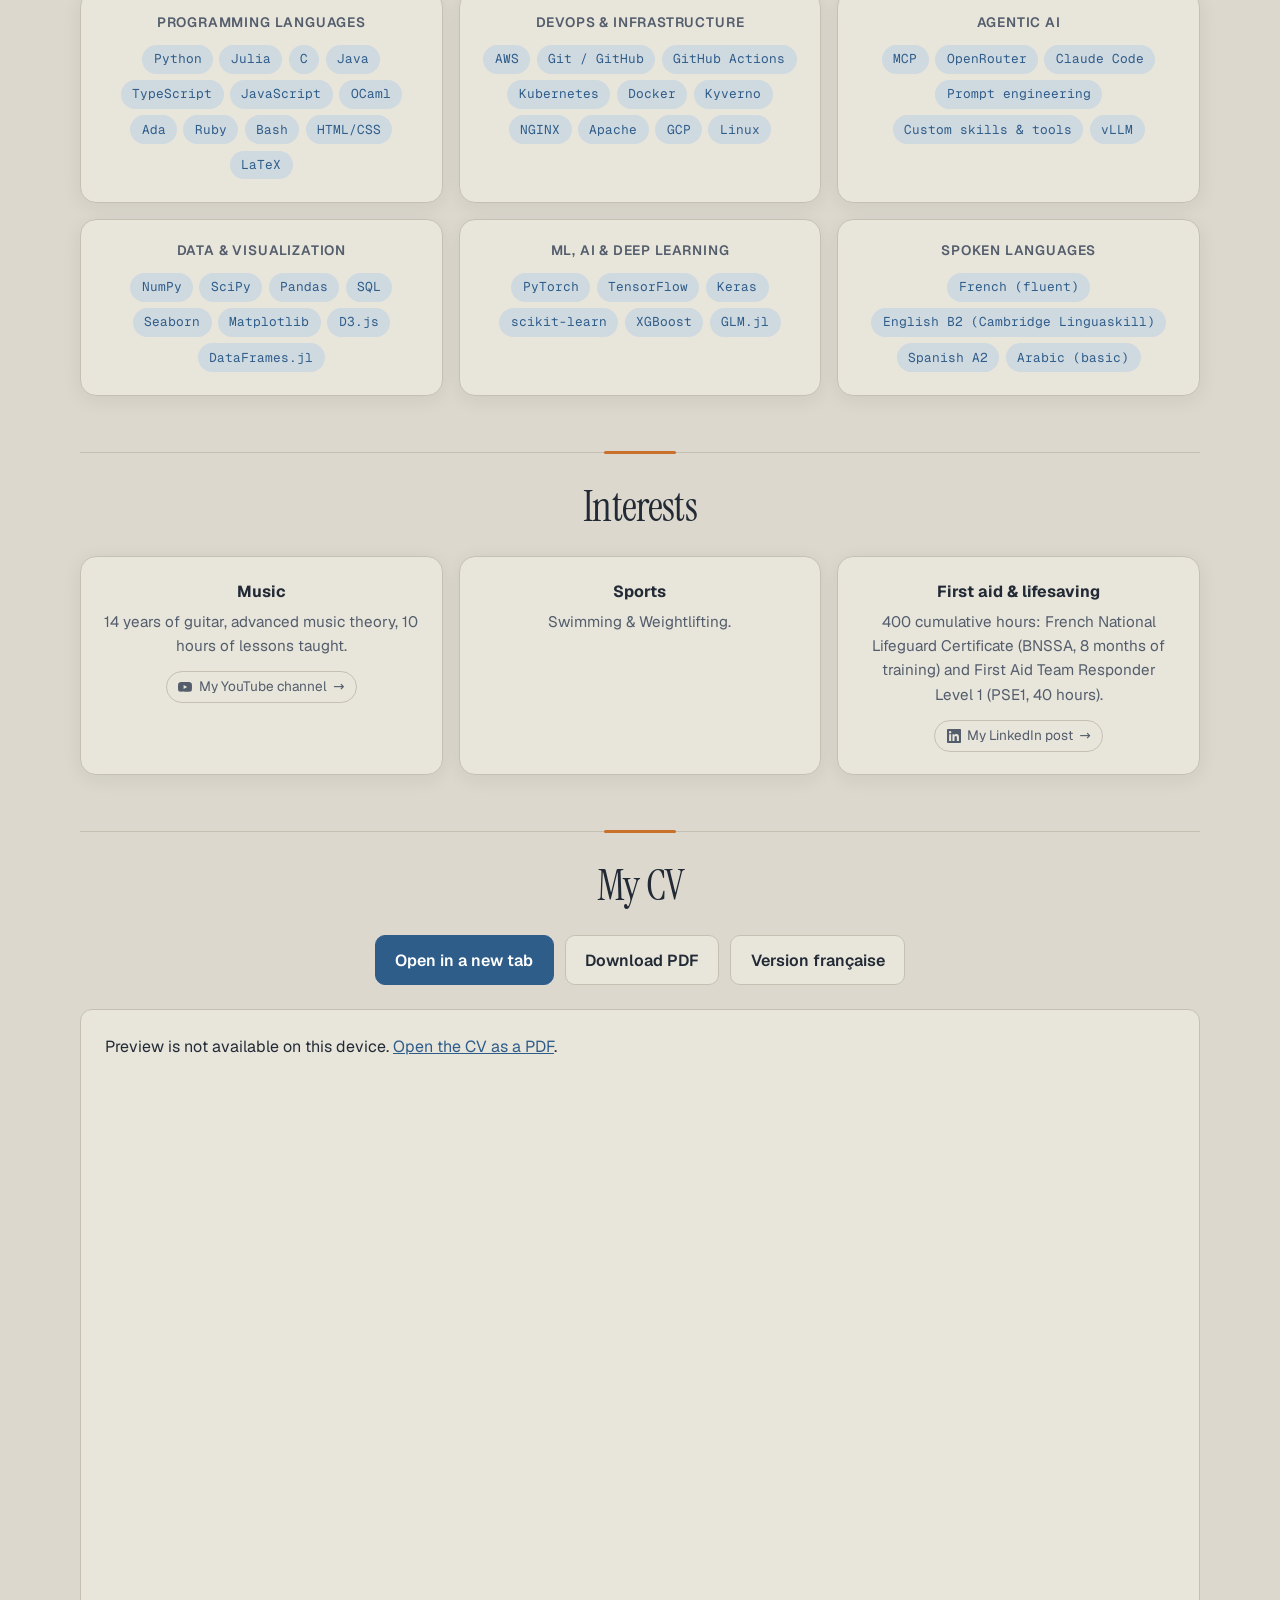
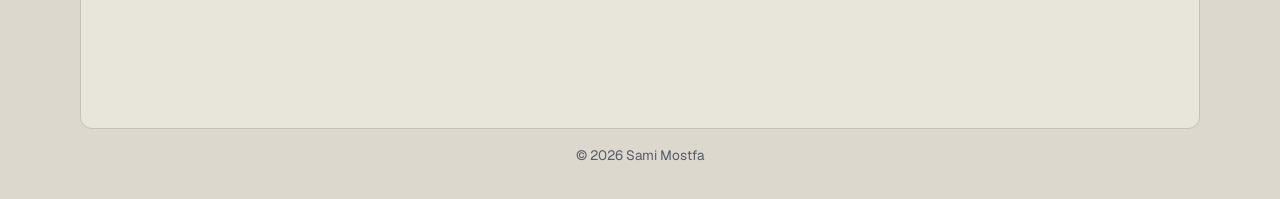
==== commit e867fb8b: "Update skills and CV" ====
--- a/en/index.html
+++ b/en/index.html
@@ -7,7 +7,7 @@
   <meta name="format-detection" content="telephone=no, date=no, address=no, email=no">
   <meta name="theme-color" content="#dcd8cd">
   <script>try{var t=sessionStorage.getItem('theme');document.documentElement.dataset.theme=t||(matchMedia('(prefers-color-scheme: dark)').matches?'dark':'light')}catch(e){}</script>
-  <title>Sami Mostfa / ML & MLOps Engineer</title>
+  <title>Sami Mostfa / AI/MLOps Engineer</title>
   <meta name="description" content="Portfolio of Sami Mostfa, M.Eng student at Polytechnique Montréal with a dual background in AI/ML and infrastructure. Seeking a Summer 2027 internship in Montréal.">
   <link rel="icon" href="../assets/sami_mostfa.jpg">
   <link rel="alternate" hreflang="fr" href="../">
@@ -45,7 +45,7 @@
       <p class="eyebrow">Polytechnique Montréal / ENSEEIHT</p>
       <h1>Sami Mostfa</h1>
       <p class="tagline">I design ML models <em>and</em> their deployment to production.</p>
-      <p class="lead">Professional Master's student in Computer Engineering, looking for a <strong>Summer 2027</strong> internship in Montréal (May 3 – August 31) in <strong>AI/ML Engineering, MLOps or Data Engineering</strong>.</p>
+      <p class="lead">Professional Master's student in Computer Engineering, looking for a <strong>Summer 2027</strong> internship in Montréal (May 3 – August 31) in <strong>AI/ML Engineering, AI/MLOps or Data Engineering</strong>.</p>
       <div class="cta">
         <a class="btn primary btn-icon" href="https://github.com/tarteeg" target="_blank" rel="noopener"><svg viewBox="0 0 16 16" width="18" height="18" aria-hidden="true" fill="currentColor"><path d="M8 0C3.58 0 0 3.58 0 8c0 3.54 2.29 6.53 5.47 7.59.4.07.55-.17.55-.38 0-.19-.01-.82-.01-1.49-2.01.37-2.53-.49-2.69-.94-.09-.23-.48-.94-.82-1.13-.28-.15-.68-.52-.01-.53.63-.01 1.08.58 1.23.82.72 1.21 1.87.87 2.33.66.07-.52.28-.87.51-1.07-1.78-.2-3.64-.89-3.64-3.95 0-.87.31-1.59.82-2.15-.08-.2-.36-1.02.08-2.12 0 0 .67-.21 2.2.82a7.6 7.6 0 0 1 4 0c1.53-1.04 2.2-.82 2.2-.82.44 1.1.16 1.92.08 2.12.51.56.82 1.27.82 2.15 0 3.07-1.87 3.75-3.65 3.95.29.25.54.73.54 1.48 0 1.07-.01 1.93-.01 2.2 0 .21.15.46.55.38A8.01 8.01 0 0 0 16 8c0-4.42-3.58-8-8-8z"/></svg>My GitHub</a>
         <a class="btn btn-icon" href="https://www.linkedin.com/in/sami-mostfa/en/" target="_blank" rel="noopener"><svg viewBox="0 0 24 24" width="18" height="18" aria-hidden="true" fill="currentColor"><path d="M20.45 20.45h-3.56v-5.57c0-1.33-.02-3.04-1.85-3.04-1.85 0-2.14 1.45-2.14 2.94v5.67H9.35V9h3.41v1.56h.05c.48-.9 1.64-1.85 3.37-1.85 3.6 0 4.27 2.37 4.27 5.46v6.28zM5.34 7.43a2.06 2.06 0 1 1 0-4.13 2.06 2.06 0 0 1 0 4.13zM7.12 20.45H3.56V9h3.56v11.45zM22.22 0H1.77C.79 0 0 .77 0 1.73v20.54C0 23.23.79 24 1.77 24h20.45c.98 0 1.78-.77 1.78-1.73V1.73C24 .77 23.2 0 22.22 0z"/></svg>LinkedIn</a>
@@ -61,7 +61,7 @@
   <!-- PROFILE / DUAL SKILL SET -->
   <section id="profile">
     <h2>A dual skill set</h2>
-    <p class="section-intro">Between software engineering and AI, I work where ML projects usually hit reality: deployment.</p>
+    <p class="section-intro">My profile sits between software engineering and AI. I like having a global view of the production chain of an AI project, from design to deployment.</p>
     <div class="duo">
       <article class="card">
         <span class="badge">Software Engineering & Infra</span>
@@ -97,7 +97,7 @@
           <span class="tl-sub">Summer 2027</span>
           <span class="tl-type">Goal</span>
         </button>
-        <div class="tl-detail" id="tl0"><div><p>AI/ML Engineering, MLOps or Data Engineering: leading a project end to end, from design to production.</p></div></div>
+        <div class="tl-detail" id="tl0"><div><p>AI/ML Engineering, AI/MLOps or Data Engineering: leading a project end to end, from design to production.</p></div></div>
       </li>
 <li class="tl-today" aria-hidden="true"><span>Today</span></li>
 <li class="tl-item" data-type="projet">
@@ -334,11 +334,11 @@
   <section id="skills">
     <h2>Skills</h2>
     <div class="skills">
-      <div><h3>Programming languages</h3><ul class="chips"><li>Python</li><li>Julia</li><li>C</li><li>Java</li><li>TypeScript</li><li>JavaScript</li><li>OCaml</li><li>Ada</li><li>Bash</li><li>HTML/CSS</li><li>LaTeX</li></ul></div>
-      <div><h3>ML, AI & Deep Learning</h3><ul class="chips"><li>PyTorch</li><li>TensorFlow</li><li>Keras</li><li>scikit-learn</li><li>XGBoost</li><li>GLM.jl</li></ul></div>
+      <div><h3>Programming languages</h3><ul class="chips"><li>Python</li><li>Julia</li><li>C</li><li>Java</li><li>TypeScript</li><li>JavaScript</li><li>OCaml</li><li>Ada</li><li>Ruby</li><li>Bash</li><li>HTML/CSS</li><li>LaTeX</li></ul></div>
+      <div><h3>DevOps & infrastructure</h3><ul class="chips"><li>AWS</li><li>Git / GitHub</li><li>GitHub Actions</li><li>Kubernetes</li><li>Docker</li><li>Kyverno</li><li>NGINX</li><li>Apache</li><li>GCP</li><li>Linux</li></ul></div>
       <div><h3>Agentic AI</h3><ul class="chips"><li>MCP</li><li>OpenRouter</li><li>Claude Code</li><li>Prompt engineering</li><li>Custom skills & tools</li><li>vLLM</li></ul></div>
       <div><h3>Data & visualization</h3><ul class="chips"><li>NumPy</li><li>SciPy</li><li>Pandas</li><li>SQL</li><li>Seaborn</li><li>Matplotlib</li><li>D3.js</li><li>DataFrames.jl</li></ul></div>
-      <div><h3>DevOps & infrastructure</h3><ul class="chips"><li>Git / GitHub</li><li>GitHub Actions</li><li>Kubernetes</li><li>Docker</li><li>Kyverno</li><li>NGINX</li><li>Apache</li><li>GCP</li><li>Linux</li></ul></div>
+      <div><h3>ML, AI & Deep Learning</h3><ul class="chips"><li>PyTorch</li><li>TensorFlow</li><li>Keras</li><li>scikit-learn</li><li>XGBoost</li><li>GLM.jl</li></ul></div>
       <div><h3>Spoken languages</h3><ul class="chips"><li>French (fluent)</li><li>English B2 (Cambridge Linguaskill)</li><li>Spanish A2</li><li>Arabic (basic)</li></ul></div>
     </div>
   </section>
